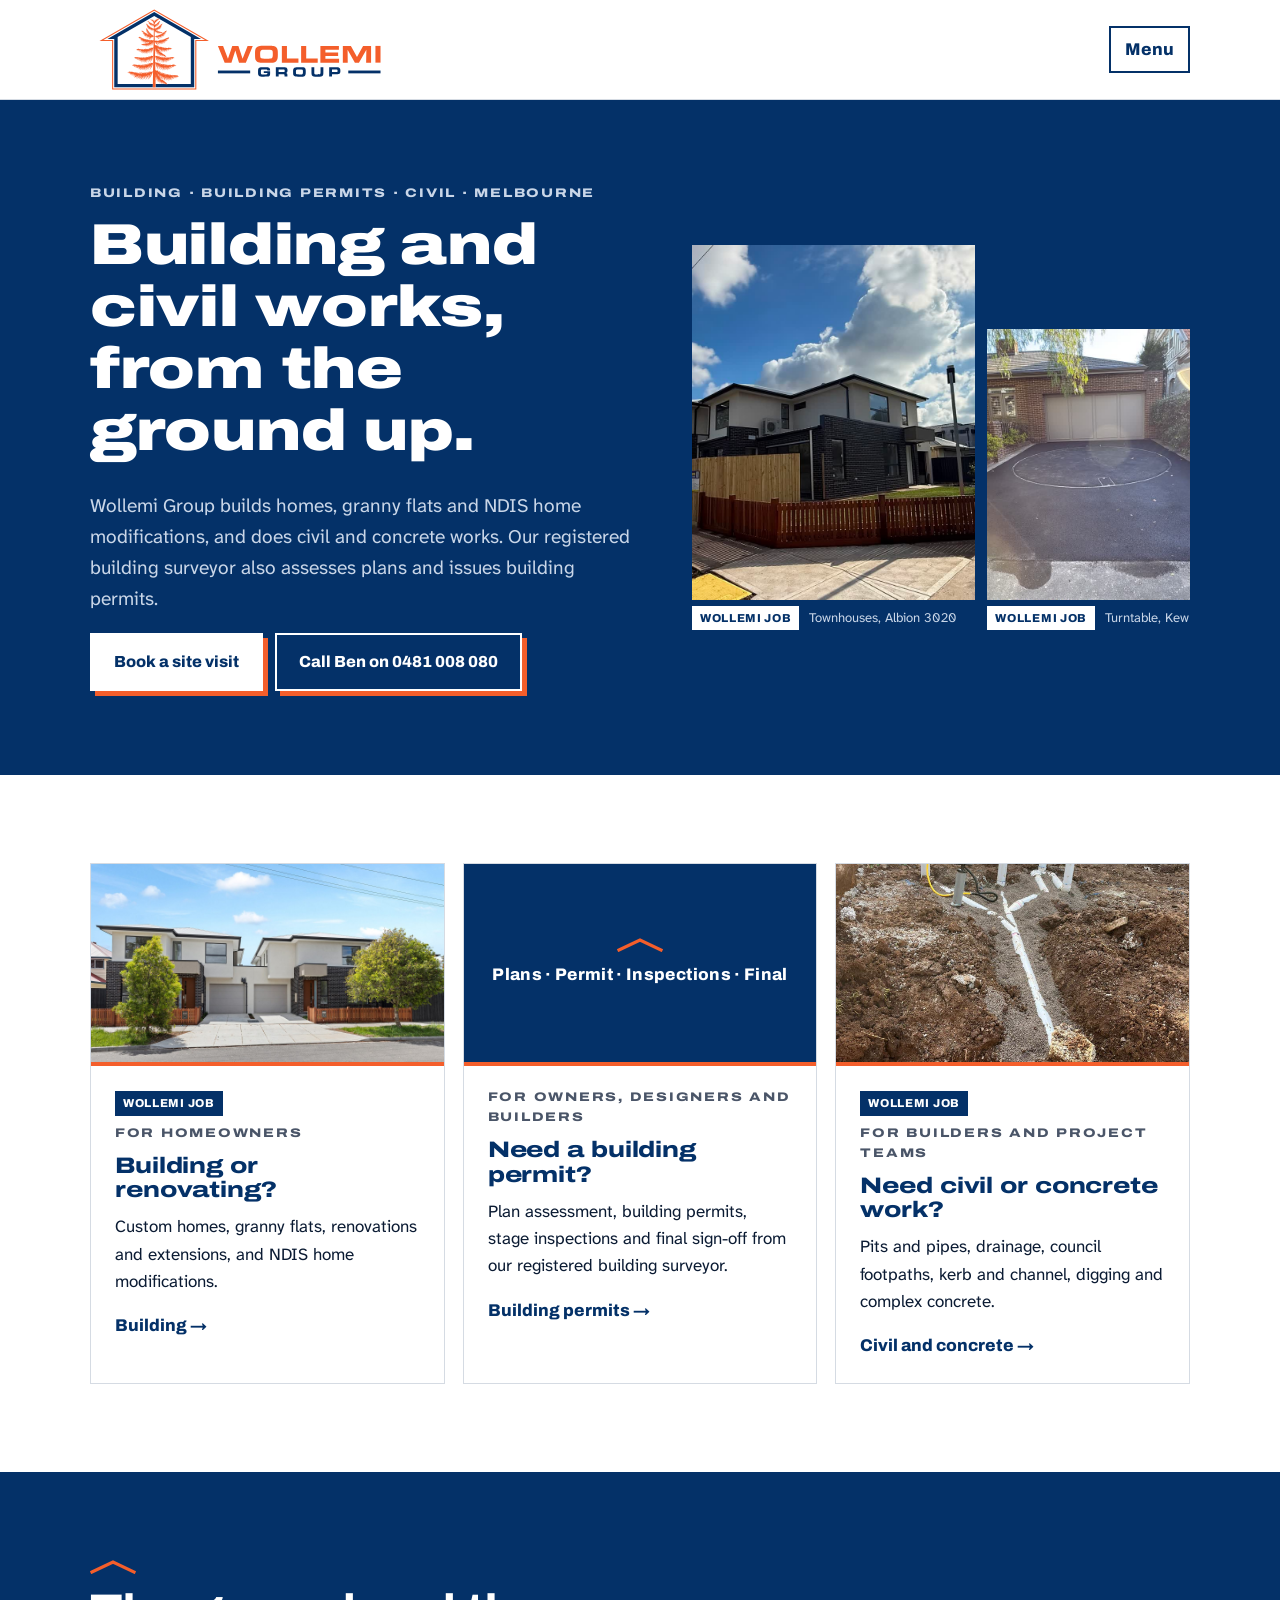
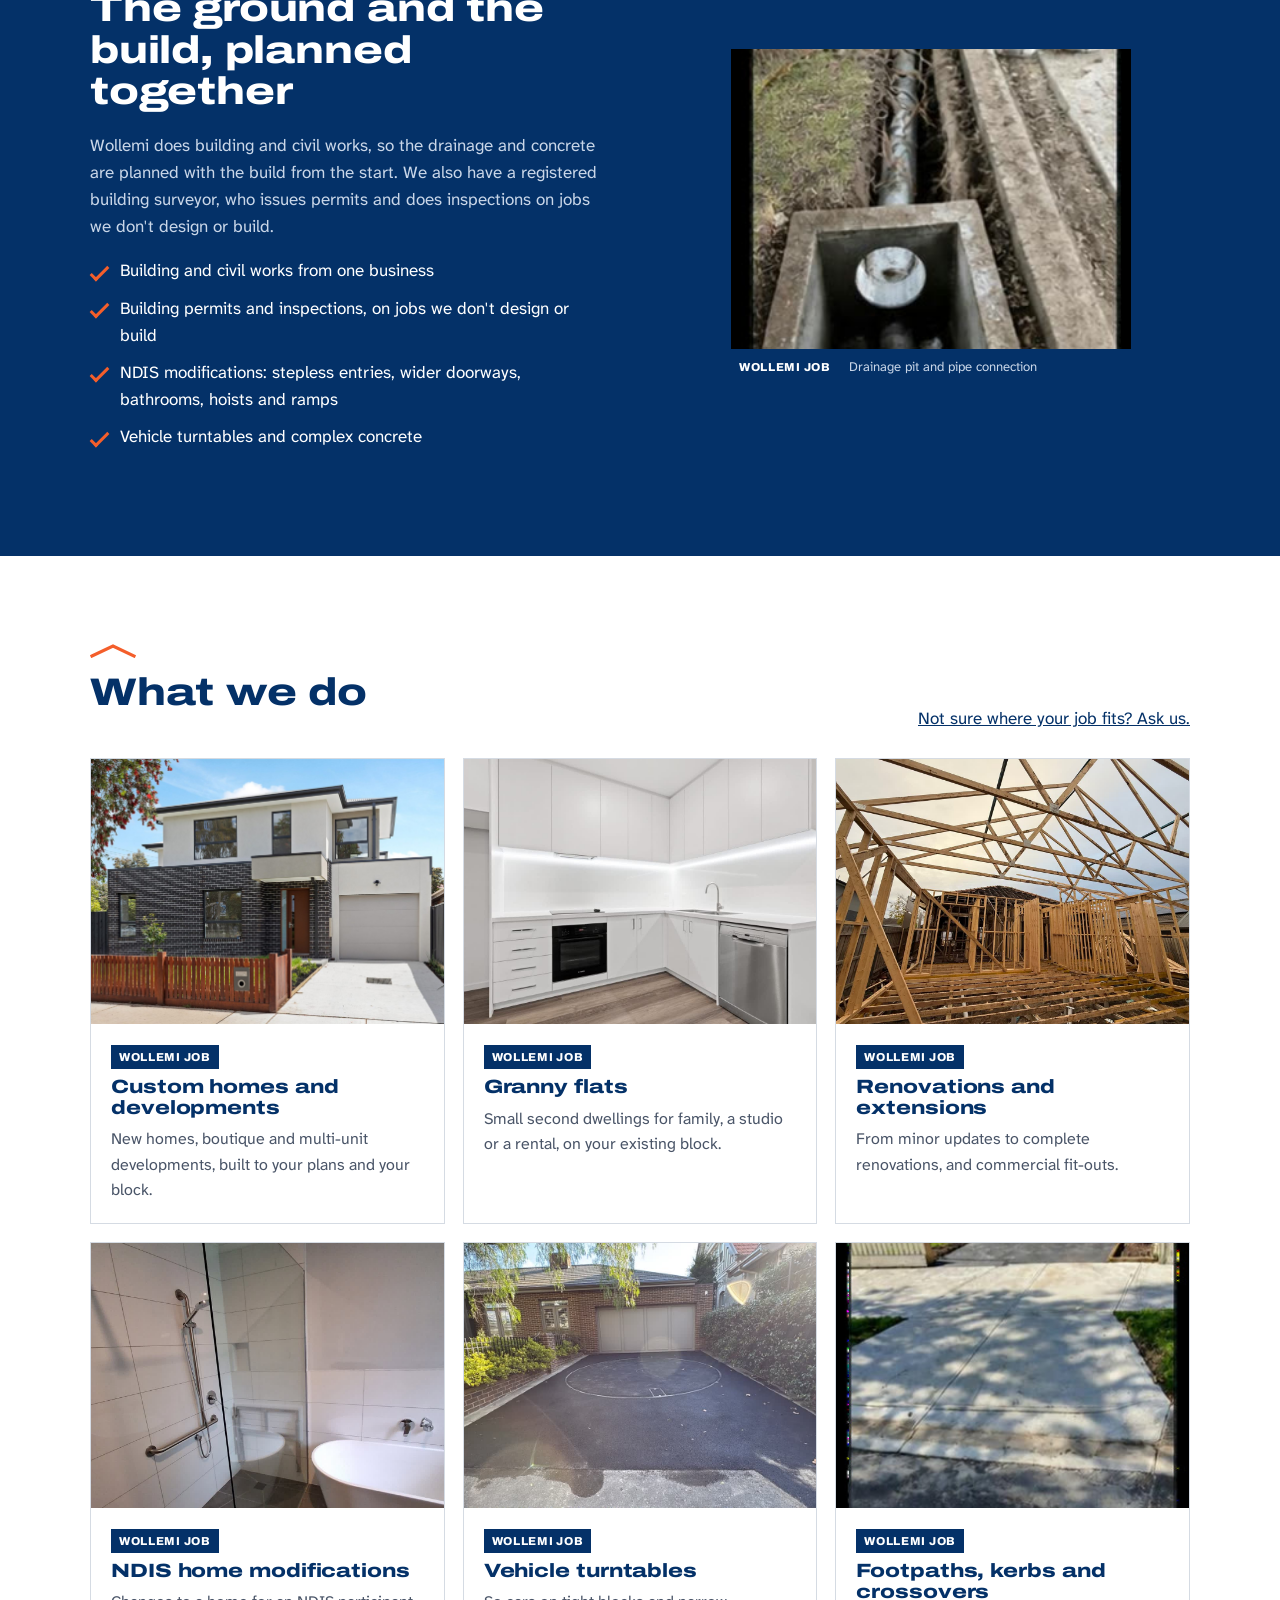
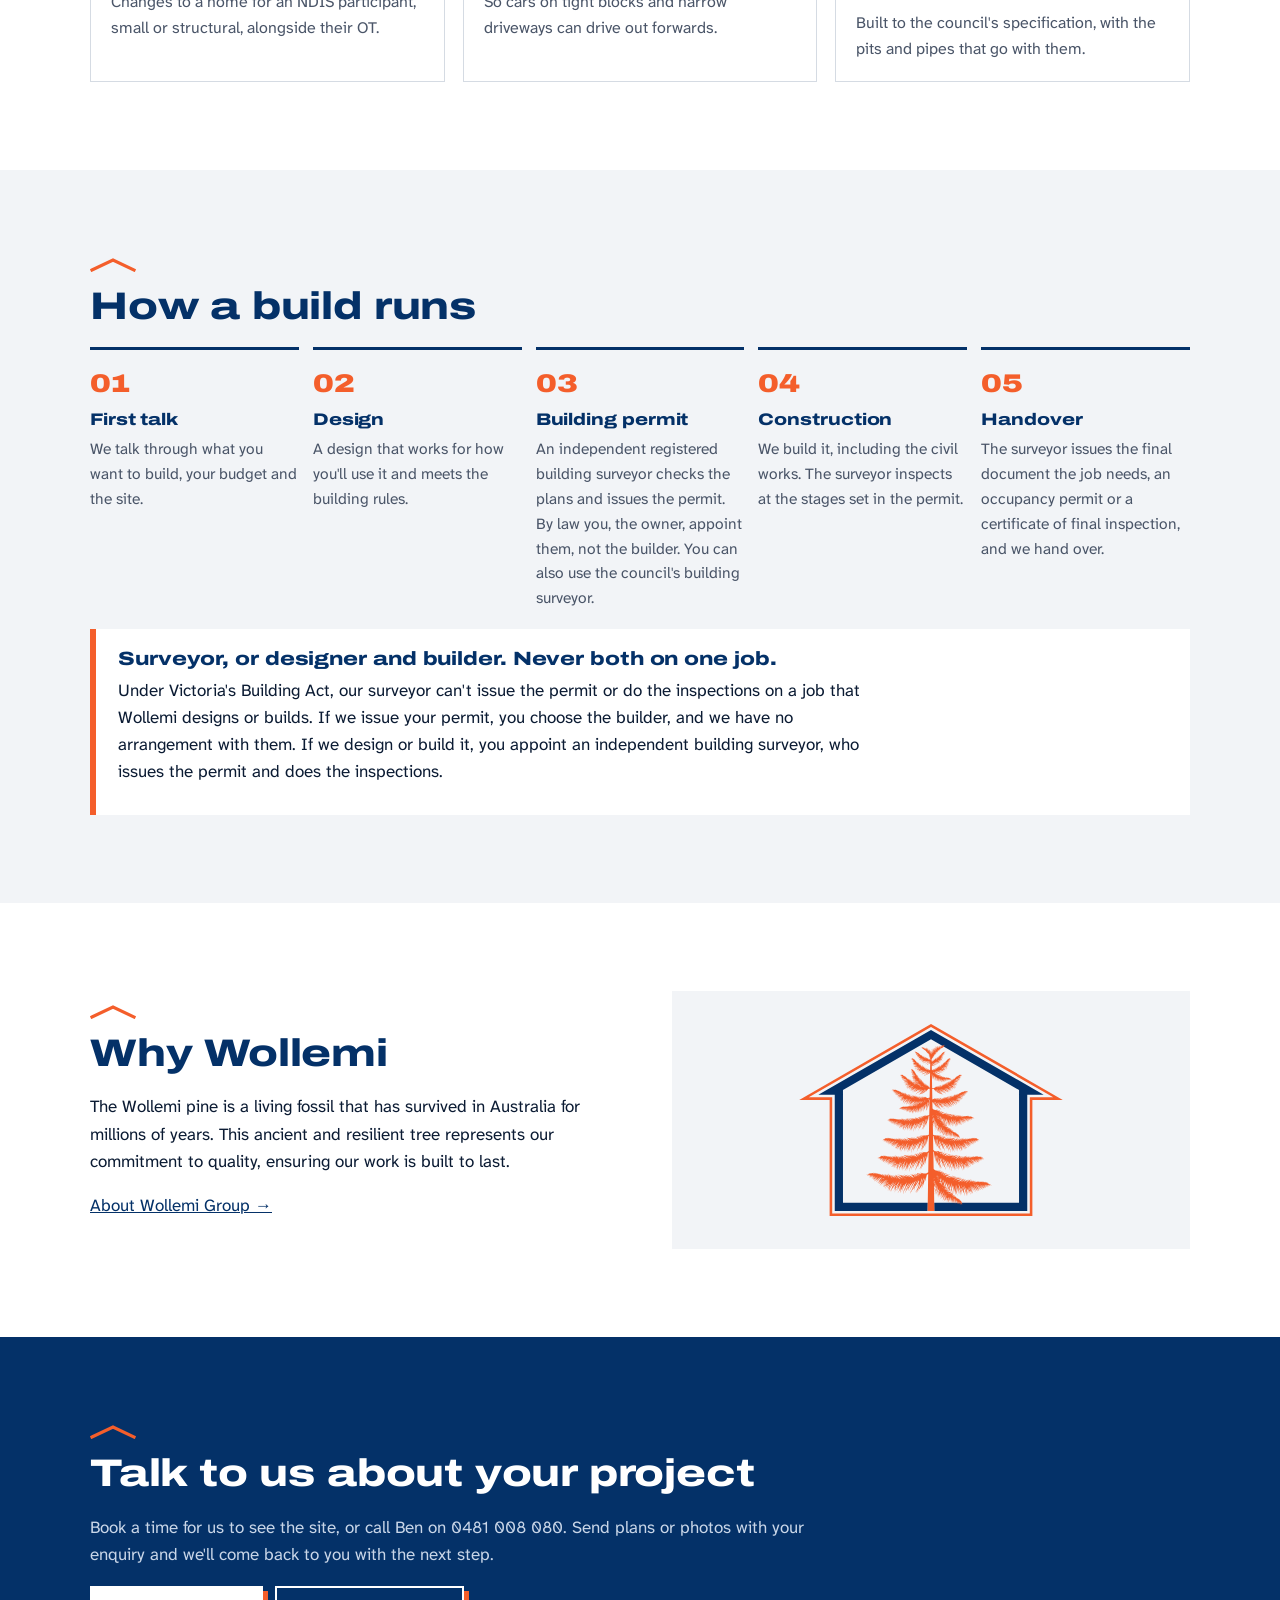
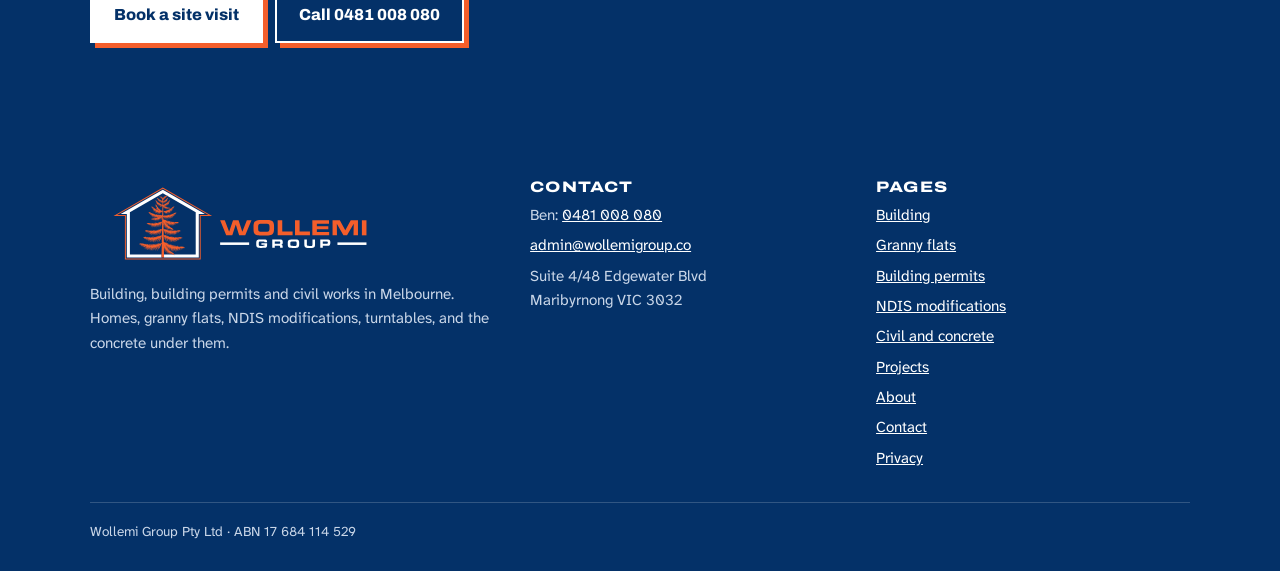
==== public/index.html @ 386d7c30 "Add Albion and Essendon townhouse photos from Helen and Ben Co-Authored-By: Claude Sonnet 5.5 <norep" ====
<!doctype html>
<html lang="en-AU">
<head>
<meta charset="utf-8">
<meta name="viewport" content="width=device-width, initial-scale=1">
<title>Wollemi Group | Builders, building permits and civil works, Melbourne</title>
<meta name="description" content="Wollemi Group builds homes, granny flats and NDIS home modifications, and does civil and concrete works including vehicle turntables. Building permits from our registered building surveyor. Maribyrnong, Melbourne.">
<meta name="robots" content="noindex">
<link rel="icon" href="assets/logo/favicon-32.png" sizes="32x32">
<link rel="icon" href="assets/logo/favicon-16.png" sizes="16x16">
<link rel="apple-touch-icon" href="assets/logo/apple-touch-icon.png">
<link rel="preconnect" href="https://fonts.googleapis.com">
<link rel="preconnect" href="https://fonts.gstatic.com" crossorigin>
<link href="https://fonts.googleapis.com/css2?family=Archivo:wdth,wght@100..125,700..900&family=Atkinson+Hyperlegible+Next:wght@400;700&display=swap" rel="stylesheet">
<link rel="stylesheet" href="assets/site.css">
</head>
<body>
<a class="skip" href="#main">Skip to content</a>
<header class="site-head">
  <div class="wrap">
    <a class="brand" href="/" aria-label="Wollemi Group home"><img class="logo-full" src="assets/logo/wollemi-lockup.svg" alt="Wollemi Group" width="300" height="89"><img class="logo-name" src="assets/logo/wollemi-wordmark.svg" alt="Wollemi Group" width="220" height="50"></a>
    <nav class="nav" aria-label="Main"><a href="/building">Building</a><a href="/granny-flats">Granny flats</a><a href="/surveying">Building permits</a><a href="/accessible-homes">NDIS modifications</a><a href="/civil-concrete">Civil and concrete</a><a href="/projects">Projects</a><a href="/about">About</a><a class="btn" href="/contact">Book a site visit</a></nav>
    <details class="menu"><summary>Menu</summary><nav class="menu-list" aria-label="Main"><a href="/building">Building</a><a href="/granny-flats">Granny flats</a><a href="/surveying">Building permits</a><a href="/accessible-homes">NDIS modifications</a><a href="/civil-concrete">Civil and concrete</a><a href="/projects">Projects</a><a href="/about">About</a><a href="/contact">Book a site visit</a><a href="tel:+61481008080">Call Ben on 0481 008 080</a></nav></details>
  </div>
</header>
<main id="main">

<section class="hero">
  <div class="wrap">
    <div>
      <p class="eyebrow">Building · Building permits · Civil · Melbourne</p>
      <h1>Building and civil works, from the ground up.</h1>
      <p class="lead">Wollemi Group builds homes, granny flats and NDIS home modifications, and does civil and concrete works. Our registered building surveyor also assesses plans and issues building permits.</p>
      <div class="btns"><a class="btn light" href="/contact">Book a site visit</a><a class="btn ghost" href="tel:+61481008080">Call Ben on 0481 008 080</a></div>
    </div>
    <div class="hero-photos">
      <figure><img src="assets/img/jobs/townhouses-townhouses-street.jpg" alt="Three finished double-storey townhouses on a corner block with timber fences" loading="lazy"><figcaption><span class="tag real">Wollemi job</span> Townhouses, Albion 3020</figcaption></figure>
      <figure><img src="assets/img/jobs/turntable-kew-driveway.jpg" alt="Black asphalt driveway with a circular vehicle turntable outline in front of a brick garage" loading="lazy"><figcaption><span class="tag real">Wollemi job</span> Turntable, Kew</figcaption></figure>
    </div>
  </div>
</section>

<section class="band">
  <div class="wrap">
    <div class="paths three">
      <a class="path" href="/building"><img src="assets/img/jobs/townhouses-albion-3.jpg" alt="" loading="lazy"><div><span class="tag real" style="margin-bottom:8px">Wollemi job</span><p class="eyebrow">For homeowners</p><h3>Building or renovating?</h3><p>Custom homes, granny flats, renovations and extensions, and NDIS home modifications.</p><span class="go">Building &rarr;</span></div></a>
      <a class="path" href="/surveying"><div class="pfill"><svg class="roof" viewBox="0 0 46 14" aria-hidden="true"><path d="M2 12 L23 2 L44 12"/></svg><b>Plans · Permit · Inspections · Final</b></div><div><p class="eyebrow">For owners, designers and builders</p><h3>Need a building permit?</h3><p>Plan assessment, building permits, stage inspections and final sign-off from our registered building surveyor.</p><span class="go">Building permits &rarr;</span></div></a>
      <a class="path" href="/civil-concrete"><img src="assets/img/jobs/drainage-pipework.jpg" alt="" loading="lazy"><div><span class="tag real" style="margin-bottom:8px">Wollemi job</span><p class="eyebrow">For builders and project teams</p><h3>Need civil or concrete work?</h3><p>Pits and pipes, drainage, council footpaths, kerb and channel, digging and complex concrete.</p><span class="go">Civil and concrete &rarr;</span></div></a>
    </div>
  </div>
</section>

<section class="band navy">
  <div class="wrap split">
    <div>
      <svg class="roof" viewBox="0 0 46 14" aria-hidden="true"><path d="M2 12 L23 2 L44 12"/></svg>
      <h2>The ground and the build, planned together</h2>
      <p>Wollemi does building and civil works, so the drainage and concrete are planned with the build from the start. We also have a registered building surveyor, who issues permits and does inspections on jobs we don't design or build.</p>
      <ul class="ticks">
        <li>Building and civil works from one business</li>
        <li>Building permits and inspections, on jobs we don't design or build</li>
        <li>NDIS modifications: stepless entries, wider doorways, bathrooms, hoists and ramps</li>
        <li>Vehicle turntables and complex concrete</li>
      </ul>
    </div>
    <div class="real-small"><figure><img src="assets/img/civil-drainage-pit.jpg" alt="Concrete drainage pit with a pipe connection, next to a new footpath" loading="lazy"><figcaption><span class="tag real">Wollemi job</span> Drainage pit and pipe connection</figcaption></figure></div>
  </div>
</section>

<section class="band">
  <div class="wrap">
    <div class="head-row"><div><svg class="roof" viewBox="0 0 46 14" aria-hidden="true"><path d="M2 12 L23 2 L44 12"/></svg><h2>What we do</h2></div><p><a href="/contact">Not sure where your job fits? Ask us.</a></p></div>
    <div class="cards">
      <a class="card photo" href="/projects#townhouses" style="text-decoration:none;color:inherit"><img src="assets/img/jobs/townhouses-albion-2.jpg" alt="" loading="lazy"><div class="t"><span class="tag real" style="margin-bottom:8px">Wollemi job</span><h3>Custom homes and developments</h3><p>New homes, boutique and multi-unit developments, built to your plans and your block.</p></div></a>
      <a class="card photo" href="/granny-flats" style="text-decoration:none;color:inherit"><img src="assets/img/jobs/granny-flat-kitchen.jpg" alt="" loading="lazy"><div class="t"><span class="tag real" style="margin-bottom:8px">Wollemi job</span><h3>Granny flats</h3><p>Small second dwellings for family, a studio or a rental, on your existing block.</p></div></a>
      <a class="card photo" href="/projects#clarendon" style="text-decoration:none;color:inherit"><img src="assets/img/jobs/clarendon-roof-trusses.jpg" alt="" loading="lazy"><div class="t"><span class="tag real" style="margin-bottom:8px">Wollemi job</span><h3>Renovations and extensions</h3><p>From minor updates to complete renovations, and commercial fit-outs.</p></div></a>
      <a class="card photo" href="/projects#ndis-bathroom" style="text-decoration:none;color:inherit"><img src="assets/img/jobs/ndis-bathroom-finished.jpg" alt="" loading="lazy"><div class="t"><span class="tag real" style="margin-bottom:8px">Wollemi job</span><h3>NDIS home modifications</h3><p>Changes to a home for an NDIS participant, small or structural, alongside their OT.</p></div></a>
      <a class="card photo" href="/civil-concrete#turntables" style="text-decoration:none;color:inherit"><img src="assets/img/jobs/turntable-kew-driveway.jpg" alt="" loading="lazy"><div class="t"><span class="tag real" style="margin-bottom:8px">Wollemi job</span><h3>Vehicle turntables</h3><p>So cars on tight blocks and narrow driveways can drive out forwards.</p></div></a>
      <a class="card photo" href="/civil-concrete#council" style="text-decoration:none;color:inherit"><img src="assets/img/civil-footpath-and-driveway.jpg" alt="" loading="lazy"><div class="t"><span class="tag real" style="margin-bottom:8px">Wollemi job</span><h3>Footpaths, kerbs and crossovers</h3><p>Built to the council's specification, with the pits and pipes that go with them.</p></div></a>
    </div>
  </div>
</section>

<section class="band panel">
  <div class="wrap">
    <svg class="roof" viewBox="0 0 46 14" aria-hidden="true"><path d="M2 12 L23 2 L44 12"/></svg><h2>How a build runs</h2>
    
<ol class="steps">
  <li><h3>First talk</h3><p>We talk through what you want to build, your budget and the site.</p></li>
  <li><h3>Design</h3><p>A design that works for how you'll use it and meets the building rules.</p></li>
  <li><h3>Building permit</h3><p>An independent registered building surveyor checks the plans and issues the permit. By law you, the owner, appoint them, not the builder. You can also use the council's building surveyor.</p></li>
  <li><h3>Construction</h3><p>We build it, including the civil works. The surveyor inspects at the stages set in the permit.</p></li>
  <li><h3>Handover</h3><p>The surveyor issues the final document the job needs, an occupancy permit or a certificate of final inspection, and we hand over.</p></li>
</ol>
<div class="notice">
  <h3>Surveyor, or designer and builder. Never both on one job.</h3>
  <p>Under Victoria's Building Act, our surveyor can't issue the permit or do the inspections on a job that Wollemi designs or builds. If we issue your permit, you choose the builder, and we have no arrangement with them. If we design or build it, you appoint an independent building surveyor, who issues the permit and does the inspections.</p>
</div>
  </div>
</section>

<section class="band">
  <div class="wrap split">
    <div>
      <svg class="roof" viewBox="0 0 46 14" aria-hidden="true"><path d="M2 12 L23 2 L44 12"/></svg>
      <h2>Why Wollemi</h2>
      <p>The Wollemi pine is a living fossil that has survived in Australia for millions of years. This ancient and resilient tree represents our commitment to quality, ensuring our work is built to last.</p>
      <p><a href="/about">About Wollemi Group &rarr;</a></p>
    </div>
    <div style="display:grid;place-items:center;padding:24px;background:var(--panel)"><img src="assets/logo/wollemi-icon.svg" alt="The Wollemi Group logo: a Wollemi pine inside a house" style="width:min(280px,80%)"></div>
  </div>
</section>

<section class="band navy">
  <div class="wrap">
    <svg class="roof" viewBox="0 0 46 14" aria-hidden="true"><path d="M2 12 L23 2 L44 12"/></svg>
    <h2>Talk to us about your project</h2>
    <p>Book a time for us to see the site, or call Ben on 0481 008 080. Send plans or photos with your enquiry and we'll come back to you with the next step.</p>
    <div class="btns"><a class="btn light" href="/contact">Book a site visit</a><a class="btn ghost" href="tel:+61481008080">Call 0481 008 080</a></div>
  </div>
</section>
</main>

<footer class="site-foot">
  <div class="wrap">
    <div class="cols">
      <div>
        <img src="assets/logo/wollemi-lockup-reversed.svg" alt="Wollemi Group" width="300" height="89">
        <p>Building, building permits and civil works in Melbourne. Homes, granny flats, NDIS modifications, turntables, and the concrete under them.</p>
      </div>
      <div>
        <h3>Contact</h3>
        <ul>
          <li>Ben: <a href="tel:+61481008080">0481 008 080</a></li>
          <li><a href="mailto:admin@wollemigroup.co">admin@wollemigroup.co</a></li>
          <li>Suite 4/48 Edgewater Blvd<br>Maribyrnong VIC 3032</li>
        </ul>
      </div>
      <div>
        <h3>Pages</h3>
        <ul><li><a href="/building">Building</a></li><li><a href="/granny-flats">Granny flats</a></li><li><a href="/surveying">Building permits</a></li><li><a href="/accessible-homes">NDIS modifications</a></li><li><a href="/civil-concrete">Civil and concrete</a></li><li><a href="/projects">Projects</a></li><li><a href="/about">About</a></li><li><a href="/contact">Contact</a></li><li><a href="/privacy">Privacy</a></li></ul>
      </div>
    </div>
    <div class="base">
      <span>Wollemi Group Pty Ltd · ABN 17 684 114 529</span>
    </div>
  </div>
</footer>
</body>
</html>
---- public/assets/site.css ----
/* Wollemi Group website. Colours, type and rules from the brand guide (brand\2025-logo\brand-guide.html).
   Navy does the work, orange is the accent, mostly white. Orange never carries small text. */
:root {
  --navy: #043168;
  --navy-deep: #032450;
  --orange: #F45E2B;
  --ink: #0B1B33;
  --soft: #4A5568;
  --panel: #F2F4F7;
  --line: #D5DBE3;
  --on-navy: #C9D6E8;
  --head: "Archivo", "Arial Black", Arial, sans-serif;
  --body: "Atkinson Hyperlegible Next", Verdana, sans-serif;
  --wrap: 1180px;
  --gut: clamp(16px, 4vw, 40px);
}
* { box-sizing: border-box; }
html { scroll-behavior: smooth; }
body { margin: 0; background: #fff; color: var(--ink); font-family: var(--body); font-size: 1.0625rem; line-height: 1.6; }
img { max-width: 100%; display: block; }
a { color: var(--navy); }
a:focus-visible, button:focus-visible, summary:focus-visible, input:focus-visible, select:focus-visible, textarea:focus-visible { outline: 3px solid var(--orange); outline-offset: 2px; }
.wrap { max-width: var(--wrap); margin: 0 auto; padding: 0 var(--gut); }
.skip { position: absolute; left: -999px; top: 8px; background: #fff; padding: 8px 12px; z-index: 50; }
.skip:focus { left: 8px; }

/* Headings: Archivo at its widest, to sit with the logo's extended letters */
h1, h2, h3 { font-family: var(--head); font-stretch: 125%; color: var(--navy); line-height: 1.08; letter-spacing: -0.005em; margin: 0 0 .5em; }
h1 { font-weight: 900; font-size: clamp(2.1rem, 5.2vw, 3.6rem); }
h2 { font-weight: 800; font-size: clamp(1.6rem, 3.4vw, 2.4rem); }
h3 { font-weight: 800; font-size: 1.2rem; }
p { margin: 0 0 1em; max-width: 68ch; }
.lead { font-size: 1.2rem; color: var(--soft); }

/* The roof line from the logo, used as the section marker */
.roof { display: block; width: 46px; height: 14px; margin-bottom: 14px; }
.roof path { fill: none; stroke: var(--orange); stroke-width: 3.2; stroke-linecap: square; }
.eyebrow { font-family: var(--head); font-stretch: 125%; font-weight: 800; font-size: .78rem; letter-spacing: .14em; text-transform: uppercase; color: var(--soft); margin: 0 0 10px; }

/* Header */
.site-head { background: #fff; border-bottom: 1px solid var(--line); position: sticky; top: 0; z-index: 20; }
.site-head .wrap { display: flex; align-items: center; gap: 24px; min-height: 76px; }
.brand img { height: 46px; width: auto; }
.nav { margin-left: auto; display: flex; align-items: center; gap: 22px; }
.nav a { font-family: var(--head); font-weight: 700; font-size: .95rem; text-decoration: none; color: var(--ink); padding: 6px 0; border-bottom: 2px solid transparent; }
.nav a:hover, .nav a[aria-current="page"] { border-bottom-color: var(--orange); }
.nav .btn { border: 0; }
.menu { display: none; margin-left: auto; }
.menu summary { list-style: none; cursor: pointer; font-family: var(--head); font-weight: 800; color: var(--navy); border: 2px solid var(--navy); padding: 8px 14px; }
.menu summary::-webkit-details-marker { display: none; }
.menu[open] .menu-list { display: grid; }
.menu-list { display: none; position: absolute; left: 0; right: 0; top: 76px; background: #fff; border-bottom: 1px solid var(--line); padding: 8px var(--gut) 18px; gap: 4px; }
.menu-list a { font-family: var(--head); font-weight: 700; text-decoration: none; color: var(--ink); padding: 10px 0; border-bottom: 1px solid var(--panel); }
@media (max-width: 960px) { .nav { display: none; } .menu { display: block; } .brand img { height: 40px; } }

/* Buttons: navy with white text, or a navy outline (brand guide section 7) */
.btn { display: inline-block; font-family: var(--head); font-weight: 800; font-size: 1rem; text-decoration: none; padding: 14px 22px; background: var(--navy); color: #fff; border: 2px solid var(--navy); cursor: pointer; }
.btn:hover { background: var(--navy-deep); border-color: var(--navy-deep); }
.btn.line { background: transparent; color: var(--navy); }
.btn.line:hover { background: var(--panel); }
.btn.light { background: #fff; color: var(--navy); border-color: #fff; }
.btn.light:hover { background: var(--panel); }
.btn.ghost { background: transparent; color: #fff; border-color: #fff; }
.btn.ghost:hover { background: rgba(255,255,255,.1); }
.btns { display: flex; flex-wrap: wrap; gap: 12px; margin-top: 8px; }

/* Hero */
.hero { background: var(--navy); color: #fff; }
.hero .wrap { display: grid; grid-template-columns: 1.05fr .95fr; gap: clamp(24px, 4vw, 56px); align-items: center; padding-top: clamp(40px, 7vw, 84px); padding-bottom: clamp(40px, 7vw, 84px); }
.hero h1 { color: #fff; }
.hero .lead { color: var(--on-navy); }
.hero .eyebrow { color: var(--on-navy); }
.hero-photos { display: grid; grid-template-columns: 1.4fr 1fr; gap: 12px; align-items: end; }
.hero-photos figure:first-child img { aspect-ratio: 4 / 5; object-fit: cover; width: 100%; }
.hero-photos figure:last-child img { aspect-ratio: 3 / 4; object-fit: cover; width: 100%; }
.hero figcaption { color: var(--on-navy); }
@media (max-width: 860px) { .hero .wrap { grid-template-columns: 1fr; } }

/* Page hero for inner pages */
.page-hero { background: var(--panel); border-bottom: 1px solid var(--line); }
.page-hero .wrap { padding-top: clamp(32px, 6vw, 64px); padding-bottom: clamp(28px, 5vw, 52px); }

/* Sections */
section.band { padding: clamp(44px, 7vw, 88px) 0; }
section.band.panel { background: var(--panel); }
section.band.navy { background: var(--navy); color: #fff; }
section.band.navy h2, section.band.navy h3 { color: #fff; }
section.band.navy p { color: var(--on-navy); }
.head-row { display: flex; justify-content: space-between; align-items: end; gap: 20px; flex-wrap: wrap; margin-bottom: 26px; }
.head-row p { margin: 0; }

/* Two paths */
.paths { display: grid; grid-template-columns: 1fr 1fr; gap: 18px; }
.path { border: 1px solid var(--line); background: #fff; display: grid; grid-template-rows: auto 1fr; text-decoration: none; color: var(--ink); }
.path img { aspect-ratio: 16 / 9; object-fit: cover; width: 100%; }
.path div { padding: 22px 24px 24px; border-top: 4px solid var(--orange); }
.path h3 { font-size: 1.4rem; }
.path .go { font-family: var(--head); font-weight: 800; color: var(--navy); }
.path:hover h3 { text-decoration: underline; text-decoration-color: var(--orange); text-underline-offset: 5px; }
@media (max-width: 760px) { .paths { grid-template-columns: 1fr; } }

/* Cards and lists */
.cards { display: grid; grid-template-columns: repeat(3, 1fr); gap: 18px; }
.cards.two { grid-template-columns: repeat(2, 1fr); }
.cards.four { grid-template-columns: repeat(4, 1fr); }
.card { background: #fff; border: 1px solid var(--line); padding: 22px; }
.card h3 { margin-bottom: .4em; }
.card p { margin: 0; color: var(--soft); font-size: 1rem; }
.card.photo { padding: 0; }
.card.photo img { aspect-ratio: 4 / 3; object-fit: cover; width: 100%; }
.card.photo .t { padding: 18px 20px 20px; }
@media (max-width: 960px) { .cards, .cards.four { grid-template-columns: 1fr 1fr; } }
@media (max-width: 600px) { .cards, .cards.two, .cards.four { grid-template-columns: 1fr; } }

.split { display: grid; grid-template-columns: 1fr 1fr; gap: clamp(24px, 5vw, 64px); align-items: center; }
.split img { width: 100%; aspect-ratio: 4 / 3; object-fit: cover; }
@media (max-width: 860px) { .split { grid-template-columns: 1fr; } }

.ticks { list-style: none; padding: 0; margin: 0 0 1em; display: grid; gap: 10px; }
.ticks li { padding-left: 30px; position: relative; }
.ticks li::before { content: ""; position: absolute; left: 0; top: .55em; width: 16px; height: 6px; border-left: 3px solid var(--orange); border-bottom: 3px solid var(--orange); transform: rotate(-45deg); }
section.band.navy .ticks li { color: #fff; }

/* Five steps */
.steps { list-style: none; padding: 0; margin: 0; display: grid; grid-template-columns: repeat(5, 1fr); gap: 14px; counter-reset: s; }
.steps li { counter-increment: s; border-top: 3px solid var(--navy); padding-top: 14px; }
.steps li::before { content: counter(s, decimal-leading-zero); font-family: var(--head); font-stretch: 125%; font-weight: 900; font-size: 1.6rem; color: var(--orange); display: block; margin-bottom: 6px; }
.steps h3 { font-size: 1.05rem; }
.steps p { font-size: .97rem; color: var(--soft); margin: 0; }
section.band.navy .steps li { border-top-color: #fff; }
section.band.navy .steps p { color: var(--on-navy); }
@media (max-width: 960px) { .steps { grid-template-columns: 1fr 1fr; } }
@media (max-width: 560px) { .steps { grid-template-columns: 1fr; } }

/* Figures and the honest labels */
figure { margin: 0; }
figcaption { font-size: .82rem; color: var(--soft); margin-top: 6px; }
.tag { display: inline-block; font-size: .72rem; font-family: var(--head); font-weight: 800; letter-spacing: .06em; text-transform: uppercase; padding: 2px 7px; background: var(--panel); color: var(--soft); border: 1px solid var(--line); margin-right: 6px; }
.tag.real { background: var(--navy); color: #fff; border-color: var(--navy); }
.hero .tag { background: transparent; color: var(--on-navy); border-color: rgba(255,255,255,.35); }
.hero .tag.real { background: #fff; color: var(--navy); border-color: #fff; }

/* Draft markers: things Wollemi must confirm before launch */
.confirm { background: #FFF1EB; border-bottom: 2px dashed var(--orange); padding: 0 3px; color: var(--ink); }
.draft-bar { background: var(--ink); color: #fff; font-size: .9rem; text-align: center; padding: 8px var(--gut); }
.draft-bar b { color: #fff; }

/* Gallery */
.gallery { display: grid; grid-template-columns: repeat(3, 1fr); gap: 14px; }
.gallery img { aspect-ratio: 1 / 1; object-fit: cover; width: 100%; }
.gallery .empty { aspect-ratio: 1 / 1; border: 2px dashed var(--line); display: grid; place-items: center; text-align: center; color: var(--soft); padding: 20px; font-size: .95rem; }
@media (max-width: 760px) { .gallery { grid-template-columns: 1fr 1fr; } }

/* Contact */
.contact-grid { display: grid; grid-template-columns: 1.15fr .85fr; gap: clamp(24px, 5vw, 56px); align-items: start; }
@media (max-width: 860px) { .contact-grid { grid-template-columns: 1fr; } }
form .row { display: grid; grid-template-columns: 1fr 1fr; gap: 14px; }
@media (max-width: 560px) { form .row { grid-template-columns: 1fr; } }
label { display: block; font-weight: 700; margin: 0 0 6px; }
input, select, textarea { width: 100%; font: inherit; padding: 12px 14px; border: 1px solid #98A2B3; background: #fff; color: var(--ink); }
textarea { min-height: 140px; resize: vertical; }
.field { margin-bottom: 16px; }
.hint { font-size: .9rem; color: var(--soft); }
.details { border: 1px solid var(--line); padding: 22px; }
.details dl { margin: 0; display: grid; grid-template-columns: auto 1fr; gap: 10px 16px; }
.details dt { font-family: var(--head); font-weight: 800; color: var(--navy); }
.details dd { margin: 0; }
.big-phone { font-family: var(--head); font-stretch: 125%; font-weight: 900; font-size: clamp(1.6rem, 3vw, 2.1rem); color: var(--navy); text-decoration: none; }

/* Footer */
.site-foot { background: var(--navy); color: var(--on-navy); padding: 48px 0 28px; font-size: .95rem; }
.site-foot a { color: #fff; }
.site-foot .cols { display: grid; grid-template-columns: 1.3fr 1fr 1fr; gap: 32px; }
.site-foot img { width: 300px; max-width: 100%; margin-bottom: 14px; }
.site-foot h3 { color: #fff; font-size: .95rem; letter-spacing: .08em; text-transform: uppercase; }
.site-foot ul { list-style: none; padding: 0; margin: 0; display: grid; gap: 6px; }
.site-foot .base { border-top: 1px solid rgba(255,255,255,.18); margin-top: 32px; padding-top: 18px; display: flex; justify-content: space-between; gap: 16px; flex-wrap: wrap; font-size: .85rem; }
.site-foot .confirm { background: rgba(244,94,43,.18); color: #fff; }
@media (max-width: 760px) { .site-foot .cols { grid-template-columns: 1fr; } }

/* Fixes after the first screenshots */
.nav .btn, .nav .btn:hover { color: #fff; border-bottom: 2px solid var(--navy); }
/* Header logo at the brand guide's minimum for the main logo (300 px); 240 px on phones */
.brand img { height: auto; width: 300px; }
.site-head .wrap { min-height: 96px; }
.menu-list { top: 96px; }
@media (max-width: 960px) { .brand img { width: 240px; height: auto; } .site-head .wrap { min-height: 84px; } .menu-list { top: 84px; } }
section.band.navy figcaption { color: var(--on-navy); }
/* The flyer photos are small (about 330 px wide): never show them much bigger than that */
.real-small img { max-width: 400px; margin-left: auto; margin-right: auto; }
.real-small figcaption { max-width: 400px; margin-left: auto; margin-right: auto; }

/* Fable review fixes */
.logo-name { display: none; }
@media (max-width: 1120px) { .nav { display: none; } .menu { display: block; } }
@media (max-width: 960px) { .logo-full { display: none; } .logo-name { display: block; width: 220px; height: auto; } }
.gallery { grid-template-columns: repeat(auto-fill, minmax(220px, 330px)); justify-content: start; }
button[disabled], .btn[aria-disabled="true"] { opacity: .55; cursor: not-allowed; }
.card .tag, .path .tag { display: inline-block; }

/* Draft 2 (16 Oct): three paths, surveying page, independence notice, longer nav */
.paths.three { grid-template-columns: repeat(3, 1fr); }
@media (max-width: 960px) { .paths.three { grid-template-columns: 1fr; } }
.path .pfill { aspect-ratio: 16 / 9; background: var(--navy); color: #fff; display: grid; place-content: center; gap: 10px; padding: 18px; border-top: 0; text-align: center; }
.path .pfill .roof { width: 72px; margin: 0 auto; }
.path .pfill .roof path { stroke: var(--orange); }
.path .pfill b { font-family: var(--head); font-weight: 800; font-size: 1.05rem; letter-spacing: .02em; }
.notice { border-left: 6px solid var(--orange); background: #fff; padding: 20px 22px; margin-top: 18px; }
.notice h3 { margin-bottom: .35em; }
.notice p { margin: 0 0 .6em; }
.regs { display: grid; gap: 4px; }
@media (max-width: 1240px) { .nav { display: none; } .menu { display: block; } }
.nav { gap: 18px; }
.nav a { white-space: nowrap; font-size: .92rem; }
.brand { flex-shrink: 0; }
@media (max-width: 1360px) { .nav { display: none; } .menu { display: block; } }

/* Look upgrade (25 Oct 2026): 3D buttons, video hero, social icons, fade-up on scroll */

/* 3D buttons, after the Auzzy Projects style: each button sits on a hard-edged block
   and slides flush into it on hover, so it looks pressed. Navy block on light grounds, orange on navy. */
.btn { --btn-offset: rgba(4,49,104,.28); box-shadow: 5px 5px 0 0 var(--btn-offset); transition: transform .18s cubic-bezier(.2,.7,.3,1), box-shadow .18s cubic-bezier(.2,.7,.3,1), background .2s, color .2s, border-color .2s; }
.btn:hover { transform: translate(5px, 5px); box-shadow: 0 0 0 0 var(--btn-offset); }
.btn:active { transform: translate(5px, 6px); }
.hero .btn, section.band.navy .btn, .site-foot .btn { --btn-offset: var(--orange); }
.nav .btn, .nav .btn:hover { border-bottom: 2px solid var(--navy); }
/* The header button was picking up the nav links' 6px 0 padding; give it the same room as the others */
.nav a.btn { padding: 12px 22px; margin-left: 8px; }
button.btn[disabled]:hover { transform: none; box-shadow: 5px 5px 0 0 var(--btn-offset); }
/* Less motion asked for: the press still happens, just instantly */
@media (prefers-reduced-motion: reduce) { .btn { transition: background .2s, color .2s, border-color .2s; } }

/* Video hero: the video fills the band, a navy shade keeps the words readable */
.video-hero { position: relative; overflow: hidden; isolation: isolate; }
.video-hero .wrap { display: block; min-height: clamp(520px, 78vh, 760px); display: flex; align-items: center; }
.hero-video { position: absolute; inset: 0; width: 100%; height: 100%; object-fit: cover; z-index: -2; }
.hero-shade { position: absolute; inset: 0; z-index: -1; background: linear-gradient(90deg, rgba(3,36,80,.92) 0%, rgba(3,36,80,.78) 45%, rgba(3,36,80,.35) 100%); }
.hero-text { max-width: 640px; }
.hero-credit { position: absolute; left: var(--gut); bottom: 14px; margin: 0; font-size: .8rem; color: var(--on-navy); max-width: calc(100% - 140px); }
.hero-pause { position: absolute; right: var(--gut); bottom: 12px; font: 700 .85rem var(--head); color: #fff; background: rgba(3,36,80,.6); border: 1px solid rgba(255,255,255,.5); padding: 6px 12px; cursor: pointer; }
.hero-pause:hover { background: rgba(3,36,80,.9); }
@media (max-width: 860px) {
  .hero-shade { background: linear-gradient(180deg, rgba(3,36,80,.7) 0%, rgba(3,36,80,.9) 100%); }
  .video-hero .wrap { min-height: 0; padding-top: 56px; padding-bottom: 88px; }
}

/* Social icons in the footer */
.site-foot .social { list-style: none; display: flex; gap: 10px; padding: 0; margin: 4px 0 0; }
.social a { display: grid; place-items: center; width: 42px; height: 42px; transition: transform .2s; }
.social a:hover { transform: translateY(-2px); }
.social svg { width: 36px; height: 36px; }

/* Fade up on scroll. Only applied by the page script, so without it everything simply shows */
.reveal { opacity: 0; transform: translateY(24px); transition: opacity .6s ease-out, transform .6s cubic-bezier(.2,.7,.3,1); transition-delay: var(--d, 0ms); }
.reveal.in { opacity: 1; transform: none; }
.reveal:focus-within { opacity: 1; transform: none; transition: none; }
@media (prefers-reduced-motion: reduce) { html:not(.motion-on) .reveal { opacity: 1; transform: none; transition: none; } }
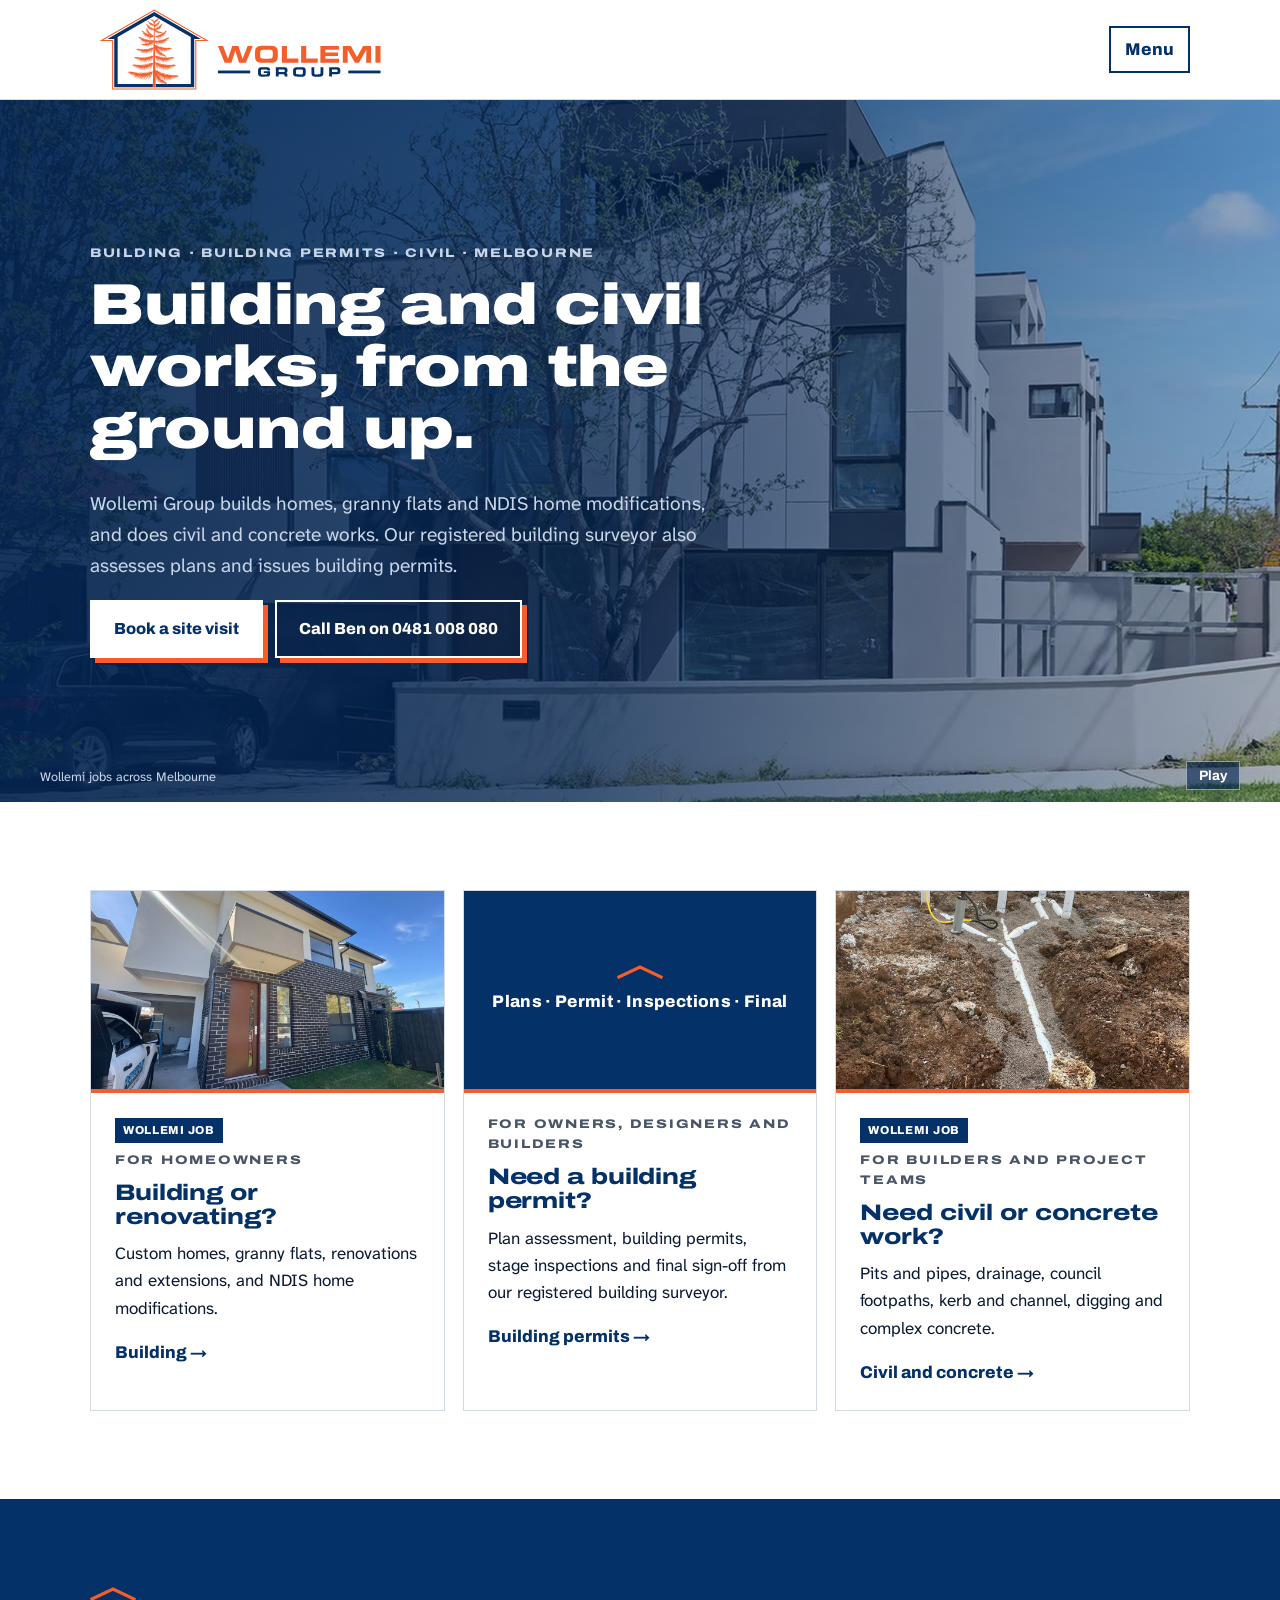
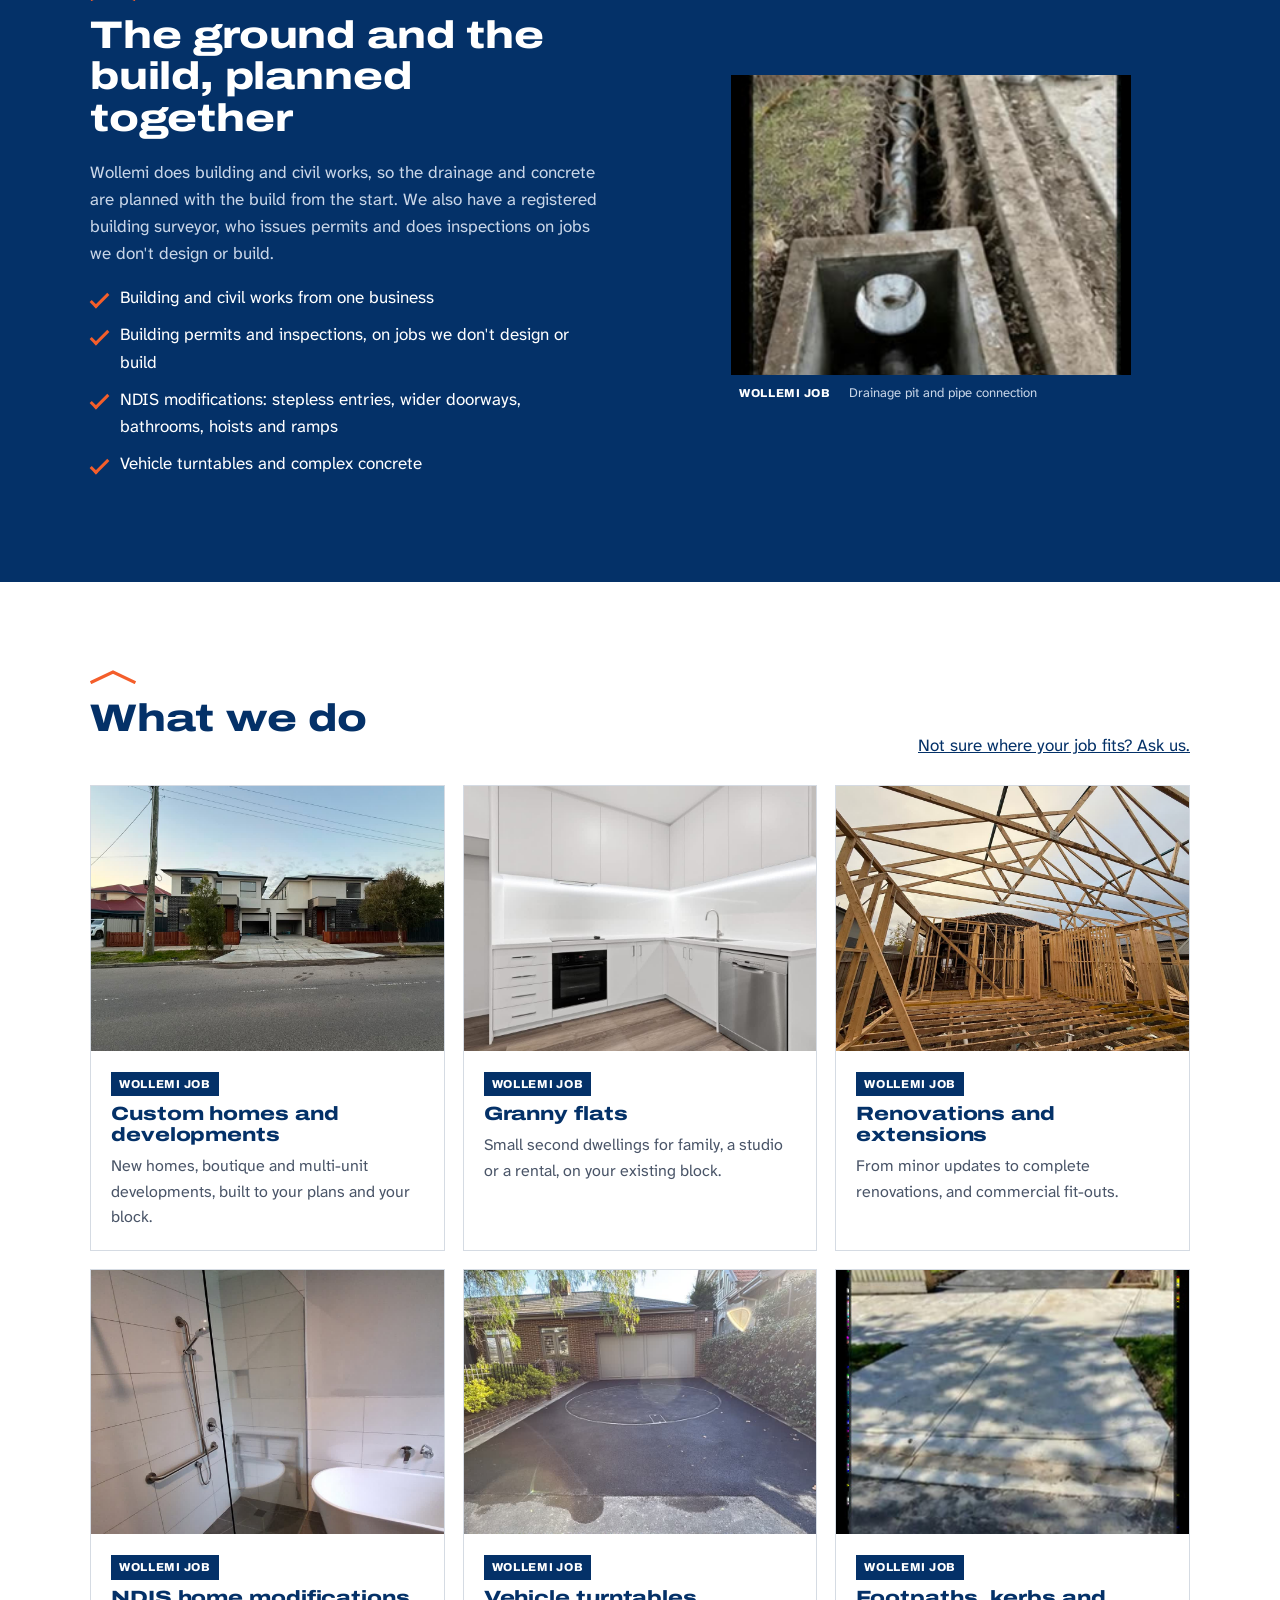
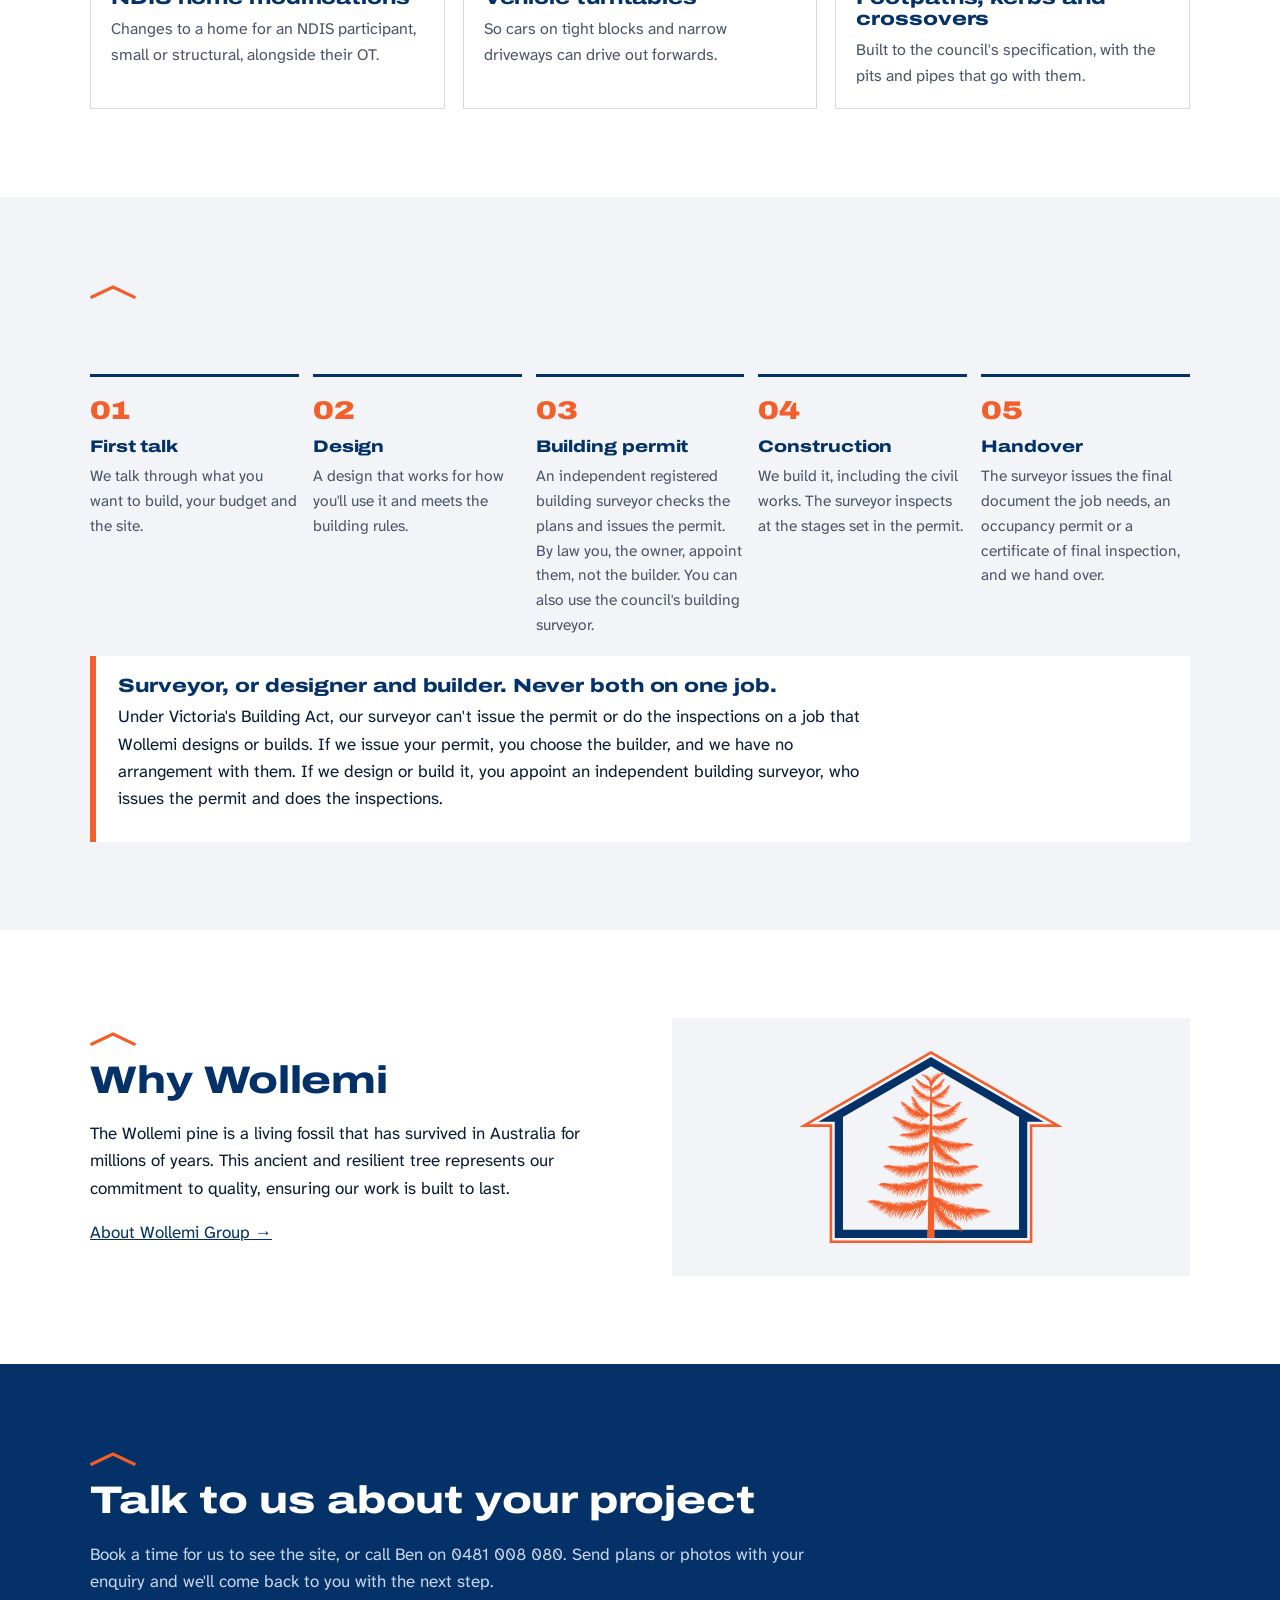
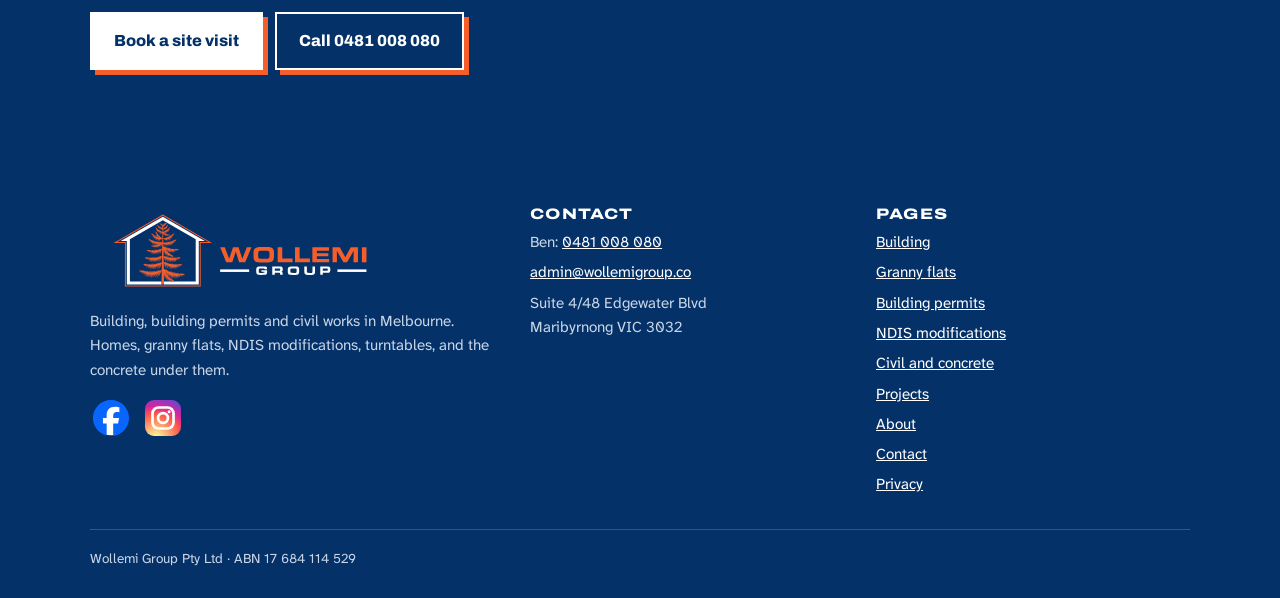
==== commit fbaa2a44: "Hero video: Albion and Essendon townhouse photos Co-Authored-By: Claude Sonnet 5.5 <noreply@anthropi" ====
--- a/public/index.html
+++ b/public/index.html
@@ -25,25 +25,25 @@
 </header>
 <main id="main">
 
-<section class="hero">
+<section class="hero video-hero">
+  <video class="hero-video" src="assets/video/hero-townhouses.mp4" poster="assets/video/hero-townhouses-poster.jpg" muted loop playsinline preload="metadata" aria-hidden="true"></video>
+  <div class="hero-shade" aria-hidden="true"></div>
   <div class="wrap">
-    <div>
+    <div class="hero-text">
       <p class="eyebrow">Building · Building permits · Civil · Melbourne</p>
       <h1>Building and civil works, from the ground up.</h1>
       <p class="lead">Wollemi Group builds homes, granny flats and NDIS home modifications, and does civil and concrete works. Our registered building surveyor also assesses plans and issues building permits.</p>
       <div class="btns"><a class="btn light" href="/contact">Book a site visit</a><a class="btn ghost" href="tel:+61481008080">Call Ben on 0481 008 080</a></div>
     </div>
-    <div class="hero-photos">
-      <figure><img src="assets/img/jobs/townhouses-townhouses-street.jpg" alt="Three finished double-storey townhouses on a corner block with timber fences" loading="lazy"><figcaption><span class="tag real">Wollemi job</span> Townhouses, Albion 3020</figcaption></figure>
-      <figure><img src="assets/img/jobs/turntable-kew-driveway.jpg" alt="Black asphalt driveway with a circular vehicle turntable outline in front of a brick garage" loading="lazy"><figcaption><span class="tag real">Wollemi job</span> Turntable, Kew</figcaption></figure>
-    </div>
   </div>
+  <p class="hero-credit">Wollemi jobs across Melbourne</p>
+  <button class="hero-pause" type="button" aria-label="Pause the background video">Pause</button>
 </section>
 
 <section class="band">
   <div class="wrap">
     <div class="paths three">
-      <a class="path" href="/building"><img src="assets/img/jobs/townhouses-albion-3.jpg" alt="" loading="lazy"><div><span class="tag real" style="margin-bottom:8px">Wollemi job</span><p class="eyebrow">For homeowners</p><h3>Building or renovating?</h3><p>Custom homes, granny flats, renovations and extensions, and NDIS home modifications.</p><span class="go">Building &rarr;</span></div></a>
+      <a class="path" href="/building"><img src="assets/img/jobs/townhouses-front-door.jpg" alt="" loading="lazy"><div><span class="tag real" style="margin-bottom:8px">Wollemi job</span><p class="eyebrow">For homeowners</p><h3>Building or renovating?</h3><p>Custom homes, granny flats, renovations and extensions, and NDIS home modifications.</p><span class="go">Building &rarr;</span></div></a>
       <a class="path" href="/surveying"><div class="pfill"><svg class="roof" viewBox="0 0 46 14" aria-hidden="true"><path d="M2 12 L23 2 L44 12"/></svg><b>Plans · Permit · Inspections · Final</b></div><div><p class="eyebrow">For owners, designers and builders</p><h3>Need a building permit?</h3><p>Plan assessment, building permits, stage inspections and final sign-off from our registered building surveyor.</p><span class="go">Building permits &rarr;</span></div></a>
       <a class="path" href="/civil-concrete"><img src="assets/img/jobs/drainage-pipework.jpg" alt="" loading="lazy"><div><span class="tag real" style="margin-bottom:8px">Wollemi job</span><p class="eyebrow">For builders and project teams</p><h3>Need civil or concrete work?</h3><p>Pits and pipes, drainage, council footpaths, kerb and channel, digging and complex concrete.</p><span class="go">Civil and concrete &rarr;</span></div></a>
     </div>
@@ -71,7 +71,7 @@
   <div class="wrap">
     <div class="head-row"><div><svg class="roof" viewBox="0 0 46 14" aria-hidden="true"><path d="M2 12 L23 2 L44 12"/></svg><h2>What we do</h2></div><p><a href="/contact">Not sure where your job fits? Ask us.</a></p></div>
     <div class="cards">
-      <a class="card photo" href="/projects#townhouses" style="text-decoration:none;color:inherit"><img src="assets/img/jobs/townhouses-albion-2.jpg" alt="" loading="lazy"><div class="t"><span class="tag real" style="margin-bottom:8px">Wollemi job</span><h3>Custom homes and developments</h3><p>New homes, boutique and multi-unit developments, built to your plans and your block.</p></div></a>
+      <a class="card photo" href="/projects#townhouses" style="text-decoration:none;color:inherit"><img src="assets/img/jobs/townhouses-townhouses-front.jpg" alt="" loading="lazy"><div class="t"><span class="tag real" style="margin-bottom:8px">Wollemi job</span><h3>Custom homes and developments</h3><p>New homes, boutique and multi-unit developments, built to your plans and your block.</p></div></a>
       <a class="card photo" href="/granny-flats" style="text-decoration:none;color:inherit"><img src="assets/img/jobs/granny-flat-kitchen.jpg" alt="" loading="lazy"><div class="t"><span class="tag real" style="margin-bottom:8px">Wollemi job</span><h3>Granny flats</h3><p>Small second dwellings for family, a studio or a rental, on your existing block.</p></div></a>
       <a class="card photo" href="/projects#clarendon" style="text-decoration:none;color:inherit"><img src="assets/img/jobs/clarendon-roof-trusses.jpg" alt="" loading="lazy"><div class="t"><span class="tag real" style="margin-bottom:8px">Wollemi job</span><h3>Renovations and extensions</h3><p>From minor updates to complete renovations, and commercial fit-outs.</p></div></a>
       <a class="card photo" href="/projects#ndis-bathroom" style="text-decoration:none;color:inherit"><img src="assets/img/jobs/ndis-bathroom-finished.jpg" alt="" loading="lazy"><div class="t"><span class="tag real" style="margin-bottom:8px">Wollemi job</span><h3>NDIS home modifications</h3><p>Changes to a home for an NDIS participant, small or structural, alongside their OT.</p></div></a>
@@ -127,6 +127,7 @@
       <div>
         <img src="assets/logo/wollemi-lockup-reversed.svg" alt="Wollemi Group" width="300" height="89">
         <p>Building, building permits and civil works in Melbourne. Homes, granny flats, NDIS modifications, turntables, and the concrete under them.</p>
+        <ul class="social" aria-label="Wollemi Group on social media"><li><a href="#" aria-label="Wollemi Group on Facebook (coming soon)" data-placeholder="true"><svg viewBox="0 0 24 24" aria-hidden="true"><circle cx="12" cy="12" r="11.5" fill="#fff"/><path fill="#0866FF" d="M9.101 23.691v-7.98H6.627v-3.667h2.474v-1.58c0-4.085 1.848-5.978 5.858-5.978.401 0 .955.042 1.468.103a8.68 8.68 0 0 1 1.141.195v3.325a8.623 8.623 0 0 0-.653-.036 26.805 26.805 0 0 0-.733-.009c-.707 0-1.259.096-1.675.309a1.686 1.686 0 0 0-.679.622c-.258.42-.374.995-.374 1.752v1.297h3.919l-.386 2.103-.287 1.564h-3.246v8.245C19.396 23.238 24 18.179 24 12.044c0-6.627-5.373-12-12-12s-12 5.373-12 12c0 5.628 3.874 10.35 9.101 11.647Z"/></svg></a></li><li><a href="#" aria-label="Wollemi Group on Instagram (coming soon)" data-placeholder="true"><svg viewBox="0 0 24 24" aria-hidden="true"><defs><radialGradient id="ig-grad" cx="30%" cy="107%" r="150%"><stop offset="0" stop-color="#fdf497"/><stop offset=".05" stop-color="#fdf497"/><stop offset=".45" stop-color="#fd5949"/><stop offset=".6" stop-color="#d6249f"/><stop offset=".9" stop-color="#285AEB"/></radialGradient></defs><rect width="24" height="24" rx="6" fill="url(#ig-grad)"/><rect x="5" y="5" width="14" height="14" rx="4" fill="none" stroke="#fff" stroke-width="1.8"/><circle cx="12" cy="12" r="3.3" fill="none" stroke="#fff" stroke-width="1.8"/><circle cx="16.1" cy="7.9" r="1" fill="#fff"/></svg></a></li></ul>
       </div>
       <div>
         <h3>Contact</h3>
@@ -146,5 +147,47 @@
     </div>
   </div>
 </footer>
+<script>
+(function () {
+  var d = document.documentElement;
+  var host = location.hostname;
+  var force = new URLSearchParams(location.search).get("motion") === "on" && (host.slice(-10) === ".pages.dev" || host === "localhost" || host === "127.0.0.1");
+  var rm = window.matchMedia("(prefers-reduced-motion: reduce)");
+  var still = !force && rm.matches;
+  if (force) d.classList.add("motion-on");
+
+  // Placeholder social links (href "#") do nothing rather than jump to the top
+  [].forEach.call(document.querySelectorAll("a[data-placeholder]"), function (a) { a.addEventListener("click", function (e) { e.preventDefault(); }); });
+
+  var v = document.querySelector(".hero-video"), b = document.querySelector(".hero-pause");
+  if (v && b) {
+    var set = function (playing) { b.textContent = playing ? "Pause" : "Play"; b.setAttribute("aria-label", (playing ? "Pause" : "Play") + " the background video"); };
+    v.addEventListener("play", function () { set(true); });
+    v.addEventListener("pause", function () { set(false); });
+    set(false);
+    if (!still) { var p = v.play(); if (p && p.catch) p.catch(function () {}); }
+    b.addEventListener("click", function () { if (v.paused) v.play(); else v.pause(); });
+    // Less motion switched on while the page is open: stop the video
+    var onRm = function (e) { if (e.matches && !force) v.pause(); };
+    if (rm.addEventListener) rm.addEventListener("change", onRm); else if (rm.addListener) rm.addListener(onRm);
+  }
+
+  if (still || !("IntersectionObserver" in window)) return;
+  var sel = "main section h2, main section .lead, main .path, main .card, main .steps li, main .split > *, main .notice, main .gallery > *, main .ticks li, main .details, main figure";
+  var all = [].slice.call(document.querySelectorAll(sel)).filter(function (el) { return !el.closest(".video-hero, .page-hero"); });
+  var els = all.filter(function (el) { return !all.some(function (o) { return o !== el && o.contains(el); }); });
+  els.forEach(function (el) {
+    var sibs = [].slice.call(el.parentElement.children).filter(function (s) { return els.indexOf(s) > -1; });
+    el.style.setProperty("--d", Math.min(sibs.indexOf(el), 5) * 90 + "ms");
+    el.classList.add("reveal");
+  });
+  var io = new IntersectionObserver(function (es) {
+    es.forEach(function (e) { if (e.isIntersecting) { e.target.classList.add("in"); io.unobserve(e.target); } });
+  }, { rootMargin: "0px 0px -8% 0px" });
+  els.forEach(function (el) { io.observe(el); });
+  // Keyboard users never tab onto something still invisible
+  document.addEventListener("focusin", function (e) { var r = e.target.closest && e.target.closest(".reveal"); if (r) r.classList.add("in"); });
+})();
+</script>
 </body>
 </html>
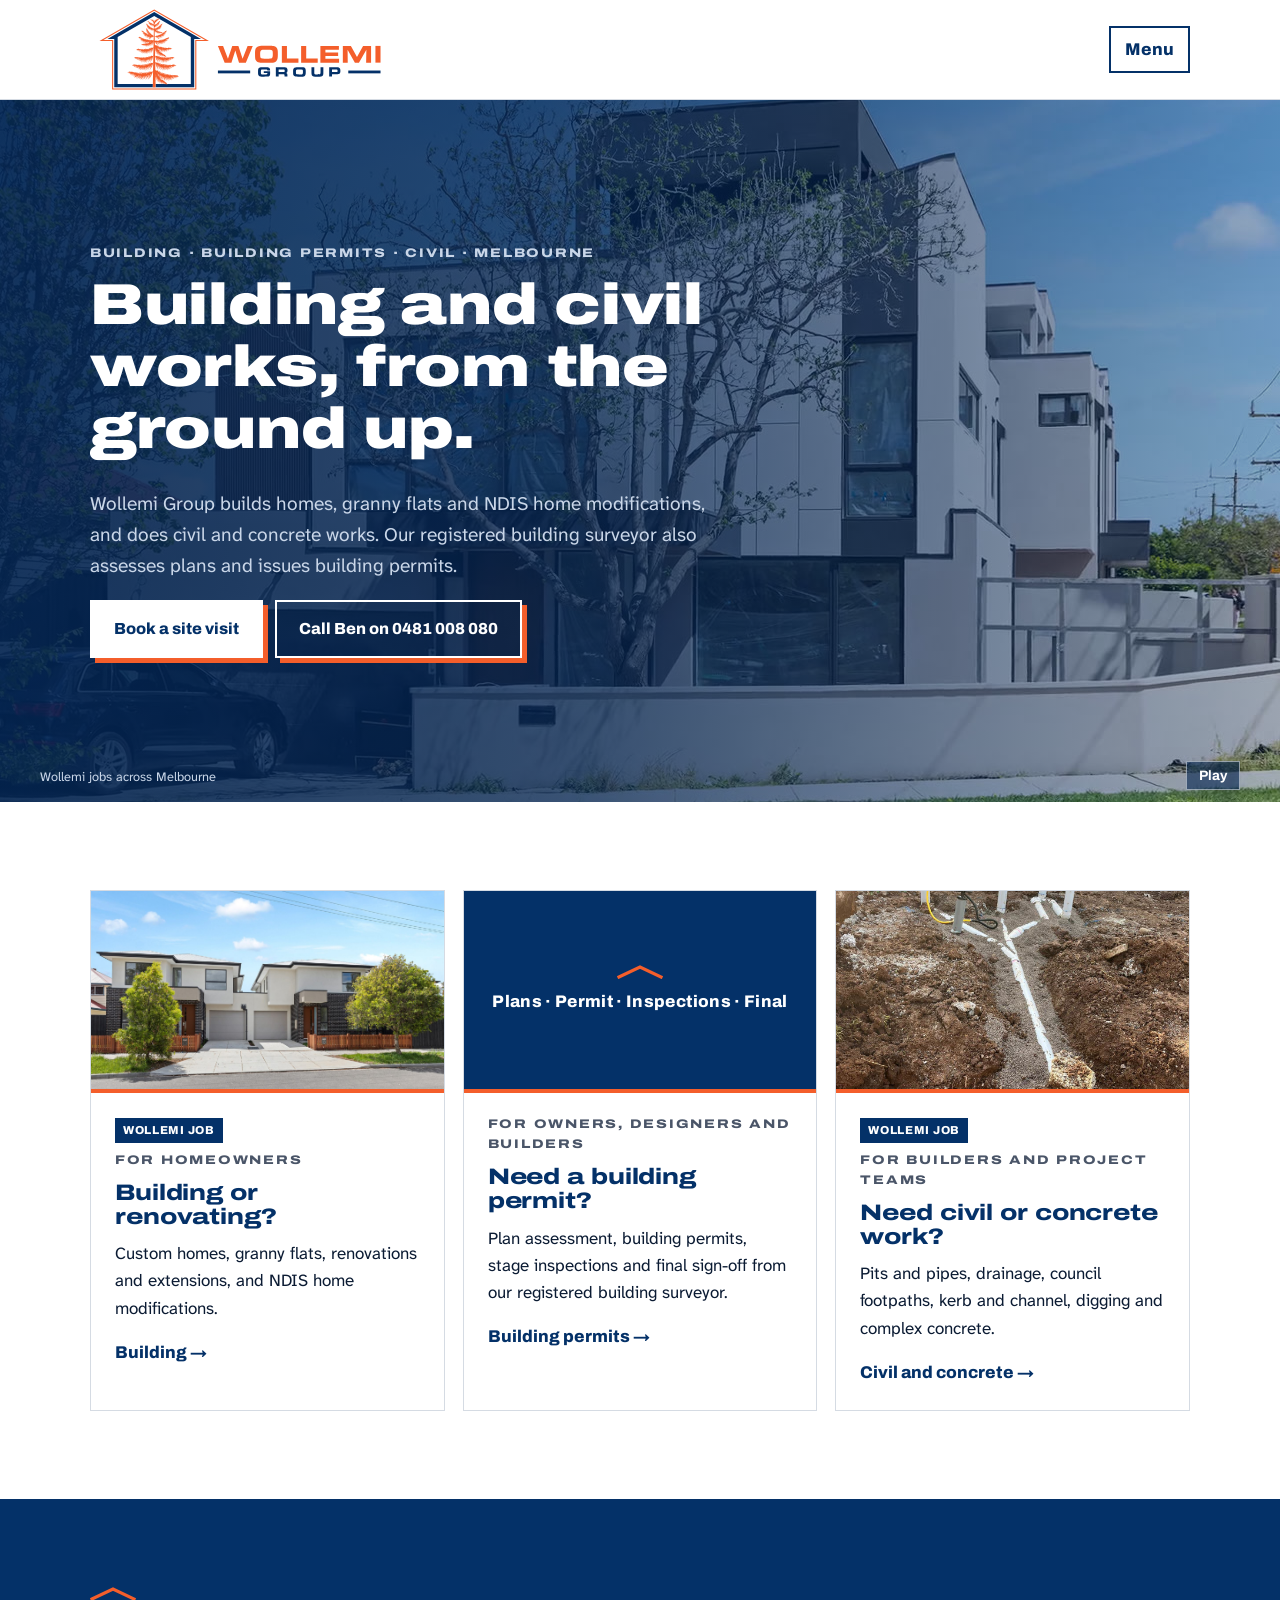
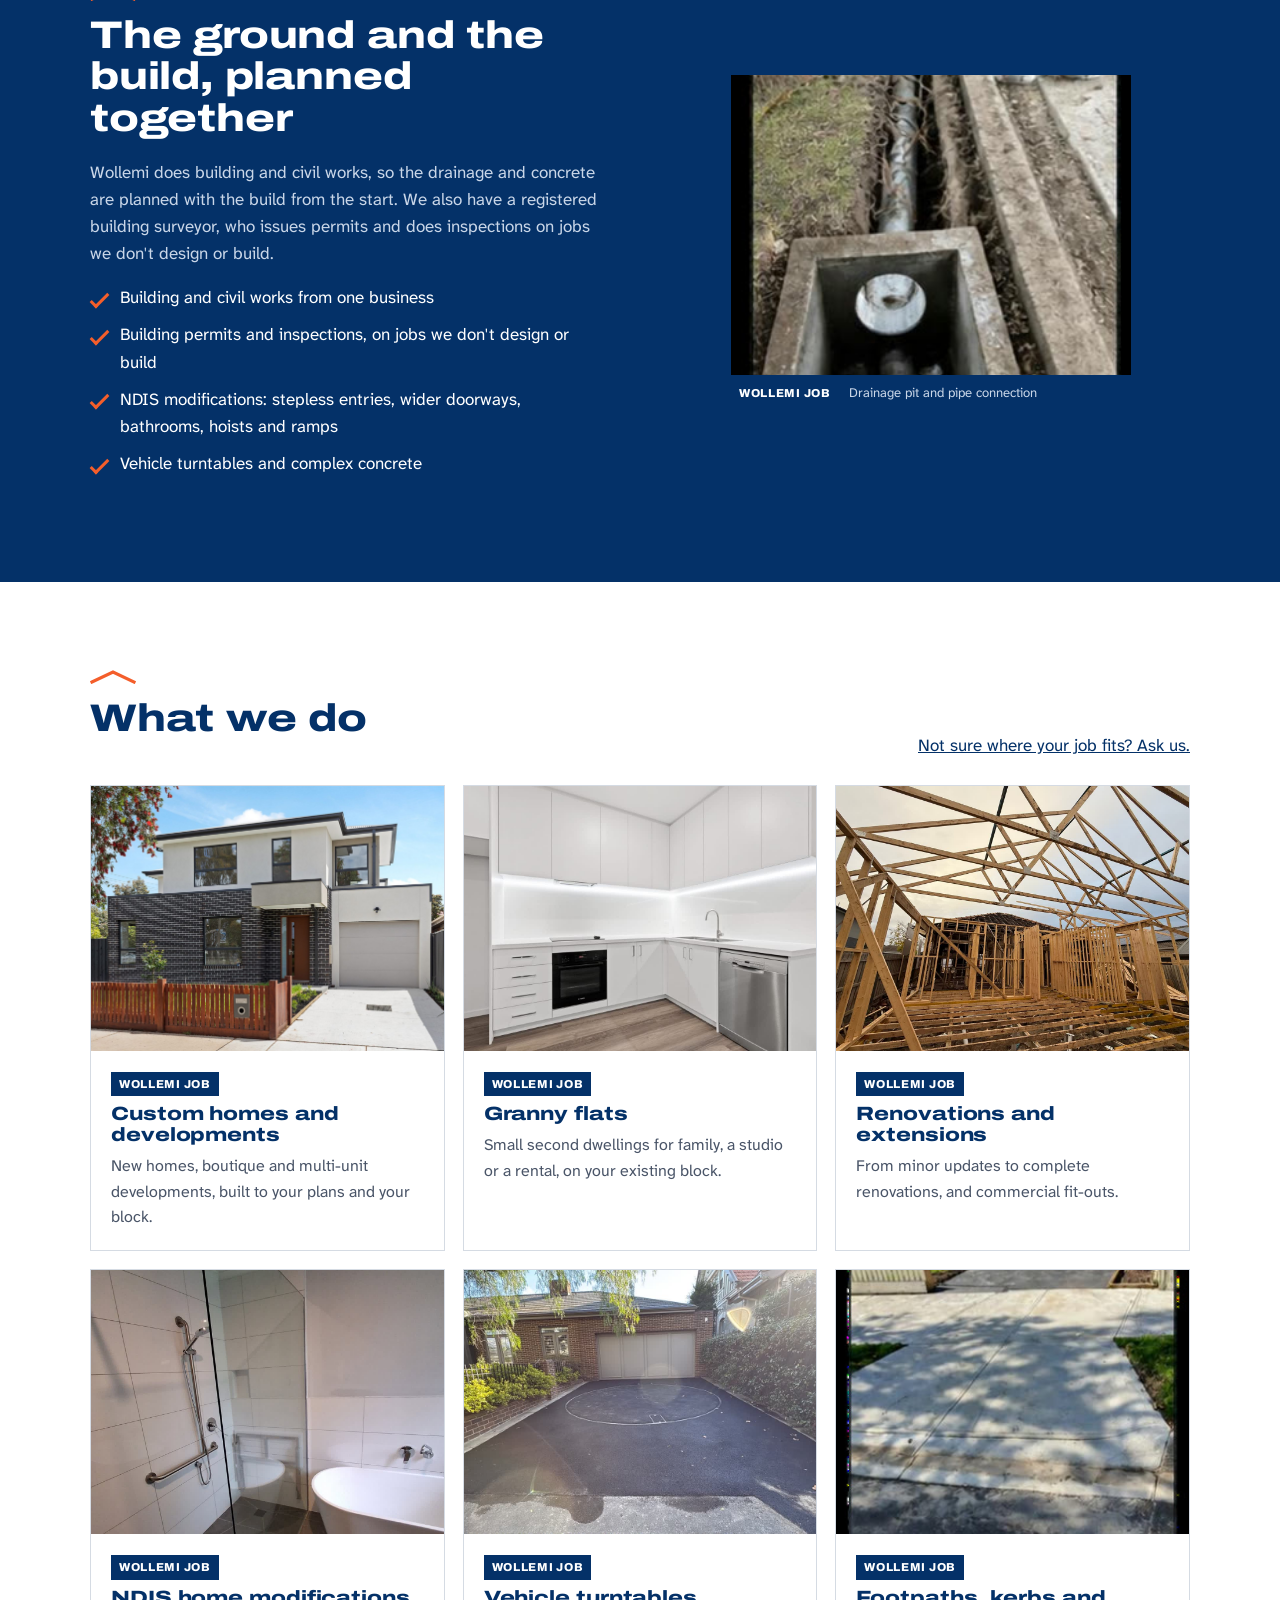
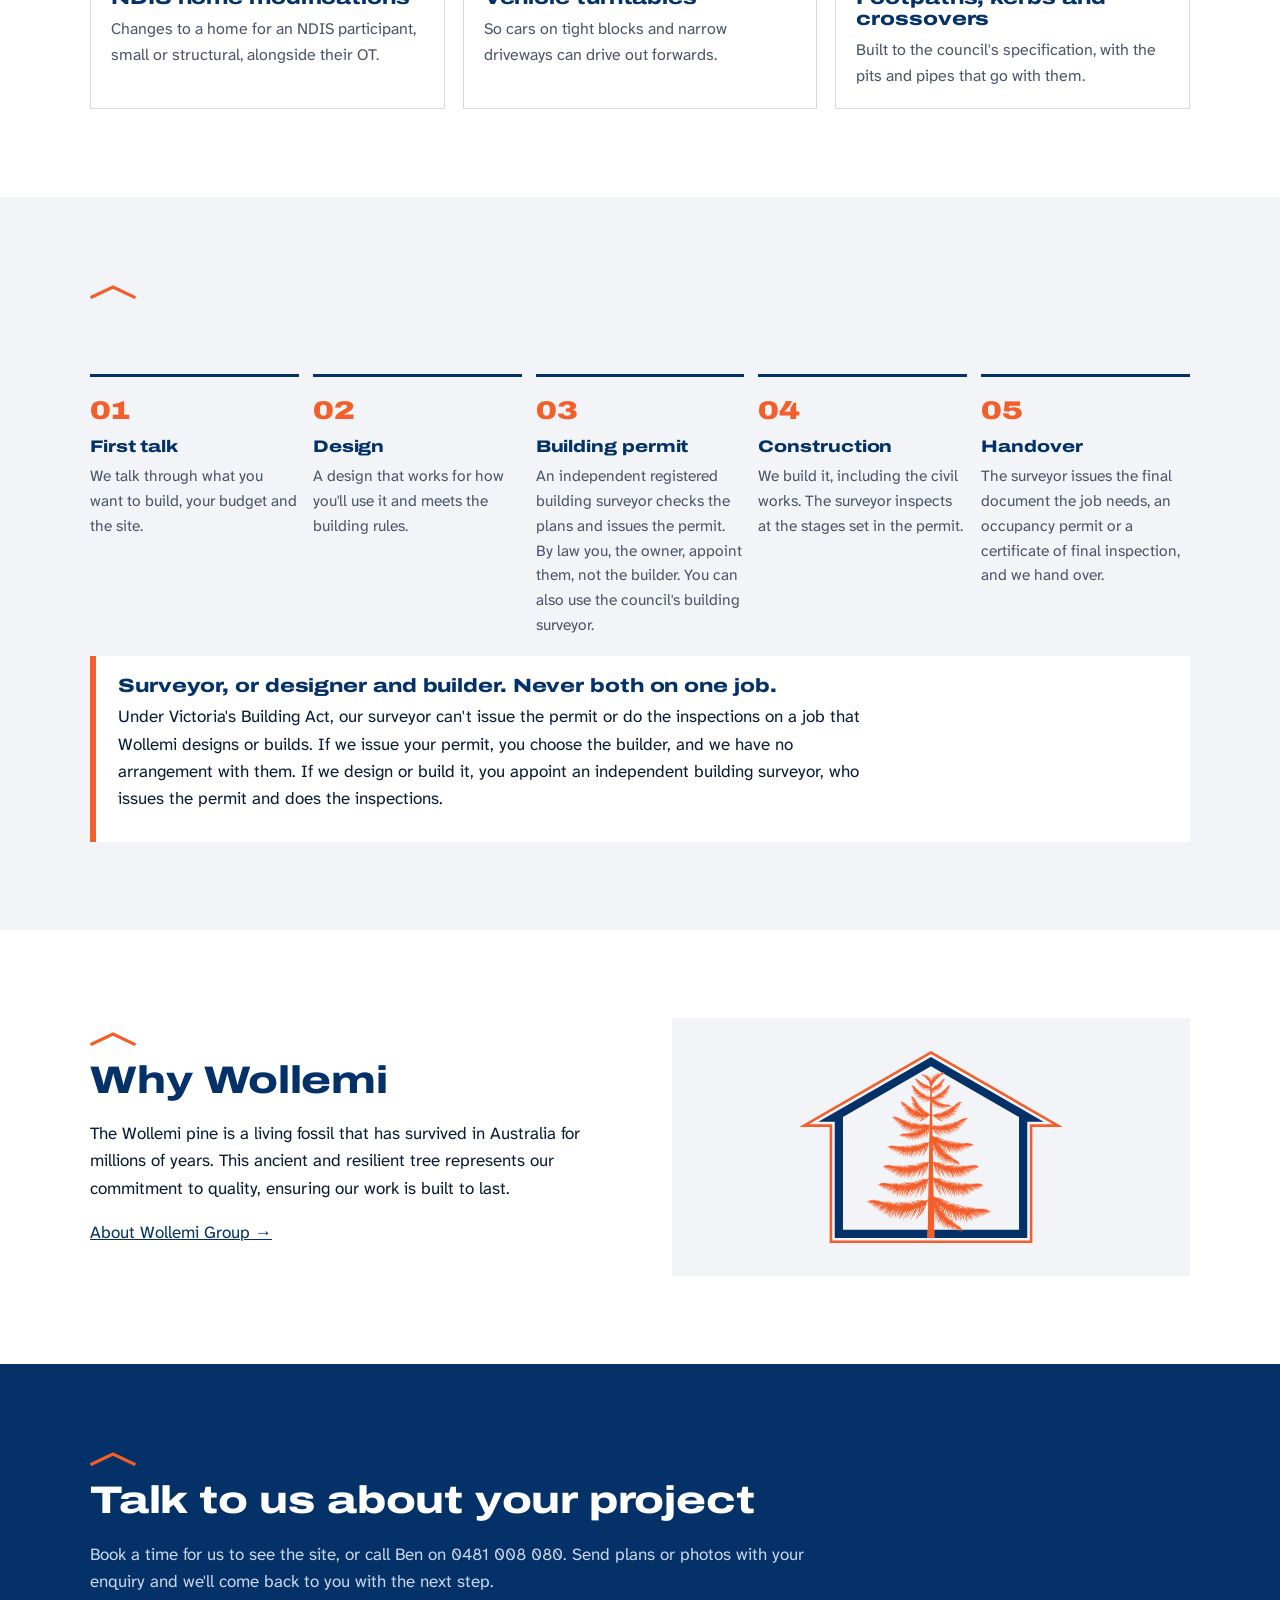
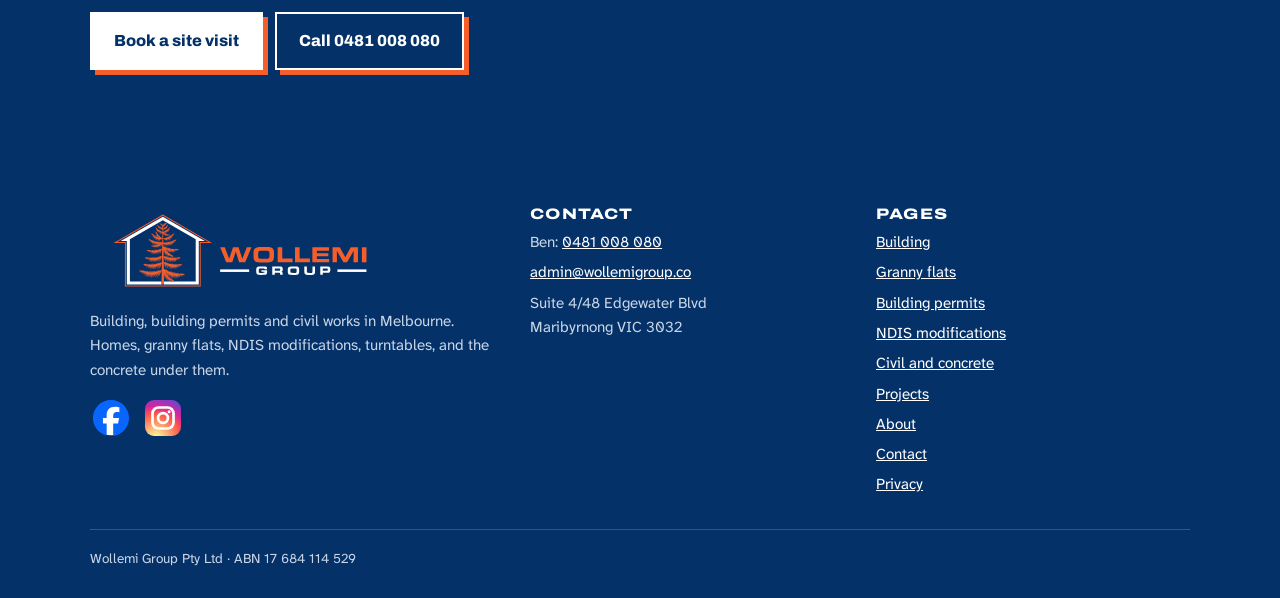
==== commit 9ac39b86: "Merge main (townhouse photos) into look-upgrade" ====
--- a/public/index.html
+++ b/public/index.html
@@ -43,7 +43,7 @@
 <section class="band">
   <div class="wrap">
     <div class="paths three">
-      <a class="path" href="/building"><img src="assets/img/jobs/townhouses-front-door.jpg" alt="" loading="lazy"><div><span class="tag real" style="margin-bottom:8px">Wollemi job</span><p class="eyebrow">For homeowners</p><h3>Building or renovating?</h3><p>Custom homes, granny flats, renovations and extensions, and NDIS home modifications.</p><span class="go">Building &rarr;</span></div></a>
+      <a class="path" href="/building"><img src="assets/img/jobs/townhouses-albion-3.jpg" alt="" loading="lazy"><div><span class="tag real" style="margin-bottom:8px">Wollemi job</span><p class="eyebrow">For homeowners</p><h3>Building or renovating?</h3><p>Custom homes, granny flats, renovations and extensions, and NDIS home modifications.</p><span class="go">Building &rarr;</span></div></a>
       <a class="path" href="/surveying"><div class="pfill"><svg class="roof" viewBox="0 0 46 14" aria-hidden="true"><path d="M2 12 L23 2 L44 12"/></svg><b>Plans · Permit · Inspections · Final</b></div><div><p class="eyebrow">For owners, designers and builders</p><h3>Need a building permit?</h3><p>Plan assessment, building permits, stage inspections and final sign-off from our registered building surveyor.</p><span class="go">Building permits &rarr;</span></div></a>
       <a class="path" href="/civil-concrete"><img src="assets/img/jobs/drainage-pipework.jpg" alt="" loading="lazy"><div><span class="tag real" style="margin-bottom:8px">Wollemi job</span><p class="eyebrow">For builders and project teams</p><h3>Need civil or concrete work?</h3><p>Pits and pipes, drainage, council footpaths, kerb and channel, digging and complex concrete.</p><span class="go">Civil and concrete &rarr;</span></div></a>
     </div>
@@ -71,7 +71,7 @@
   <div class="wrap">
     <div class="head-row"><div><svg class="roof" viewBox="0 0 46 14" aria-hidden="true"><path d="M2 12 L23 2 L44 12"/></svg><h2>What we do</h2></div><p><a href="/contact">Not sure where your job fits? Ask us.</a></p></div>
     <div class="cards">
-      <a class="card photo" href="/projects#townhouses" style="text-decoration:none;color:inherit"><img src="assets/img/jobs/townhouses-townhouses-front.jpg" alt="" loading="lazy"><div class="t"><span class="tag real" style="margin-bottom:8px">Wollemi job</span><h3>Custom homes and developments</h3><p>New homes, boutique and multi-unit developments, built to your plans and your block.</p></div></a>
+      <a class="card photo" href="/projects#townhouses" style="text-decoration:none;color:inherit"><img src="assets/img/jobs/townhouses-albion-2.jpg" alt="" loading="lazy"><div class="t"><span class="tag real" style="margin-bottom:8px">Wollemi job</span><h3>Custom homes and developments</h3><p>New homes, boutique and multi-unit developments, built to your plans and your block.</p></div></a>
       <a class="card photo" href="/granny-flats" style="text-decoration:none;color:inherit"><img src="assets/img/jobs/granny-flat-kitchen.jpg" alt="" loading="lazy"><div class="t"><span class="tag real" style="margin-bottom:8px">Wollemi job</span><h3>Granny flats</h3><p>Small second dwellings for family, a studio or a rental, on your existing block.</p></div></a>
       <a class="card photo" href="/projects#clarendon" style="text-decoration:none;color:inherit"><img src="assets/img/jobs/clarendon-roof-trusses.jpg" alt="" loading="lazy"><div class="t"><span class="tag real" style="margin-bottom:8px">Wollemi job</span><h3>Renovations and extensions</h3><p>From minor updates to complete renovations, and commercial fit-outs.</p></div></a>
       <a class="card photo" href="/projects#ndis-bathroom" style="text-decoration:none;color:inherit"><img src="assets/img/jobs/ndis-bathroom-finished.jpg" alt="" loading="lazy"><div class="t"><span class="tag real" style="margin-bottom:8px">Wollemi job</span><h3>NDIS home modifications</h3><p>Changes to a home for an NDIS participant, small or structural, alongside their OT.</p></div></a>
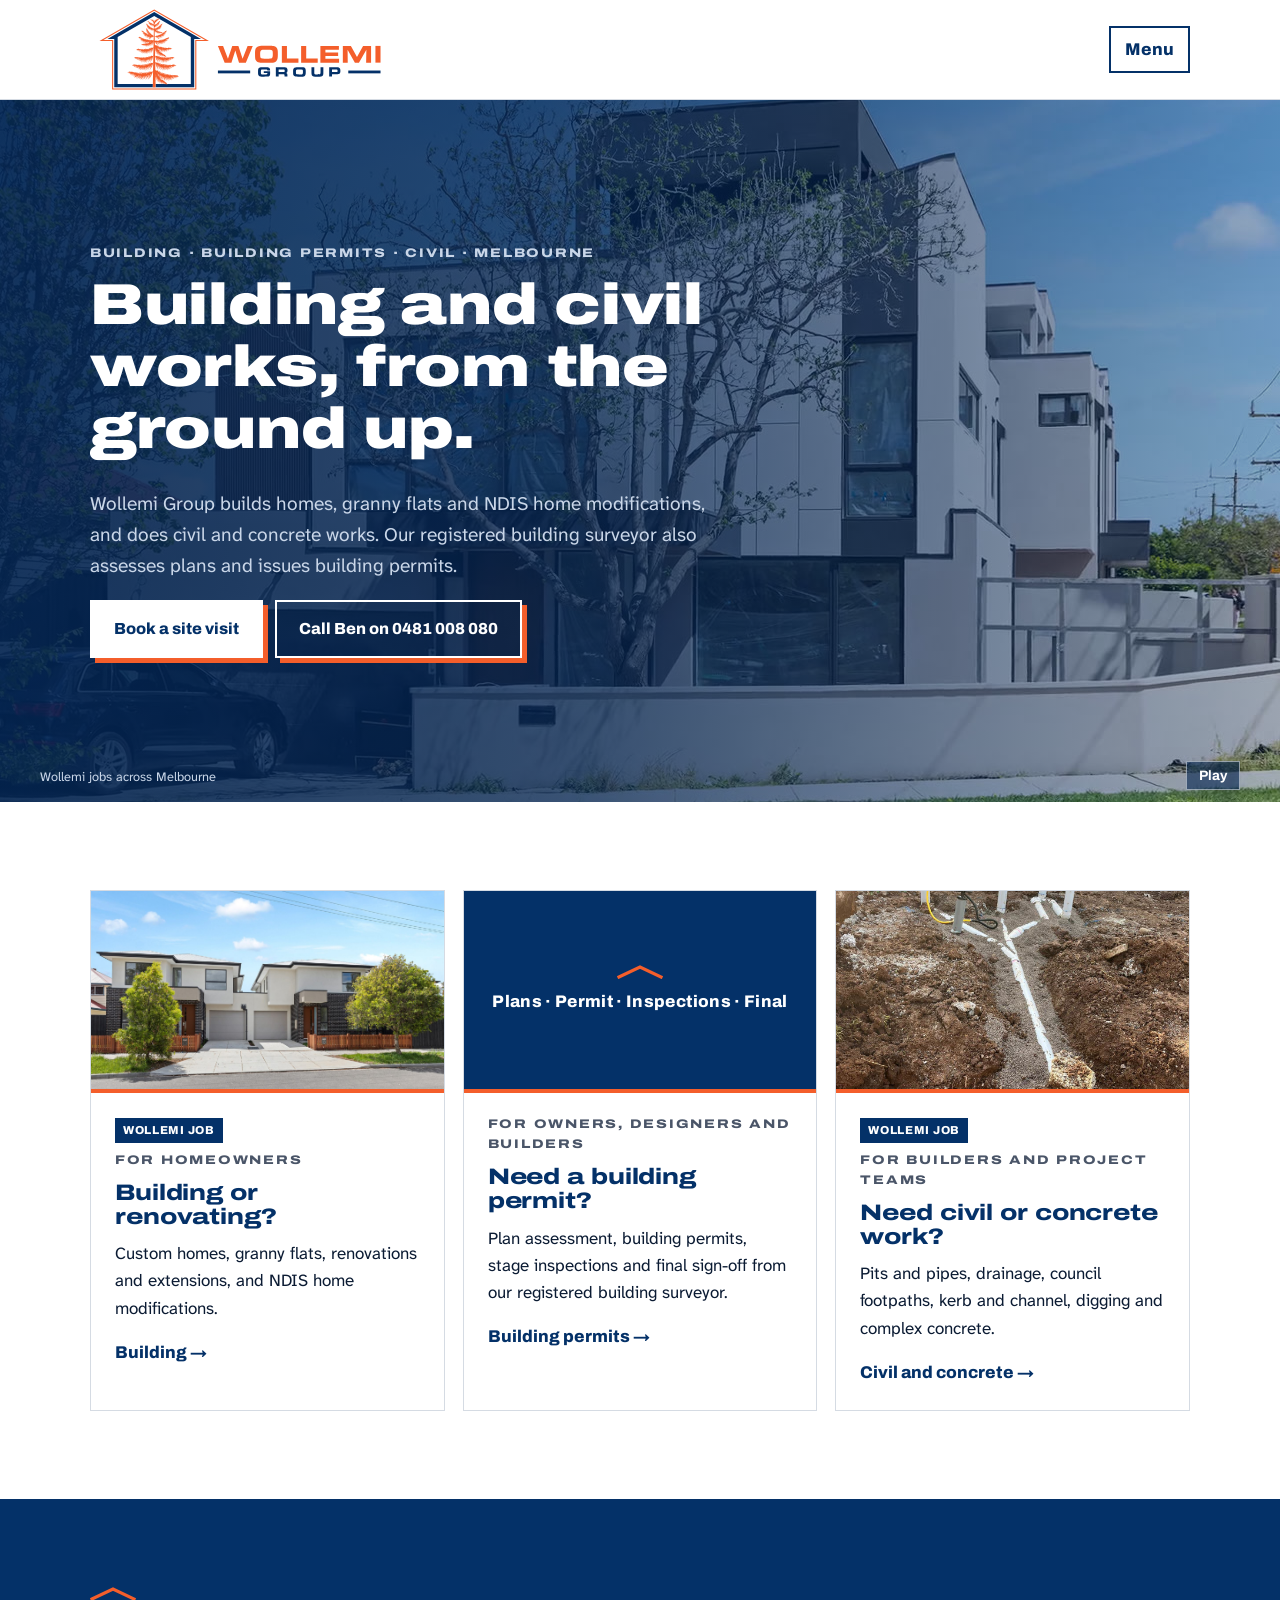
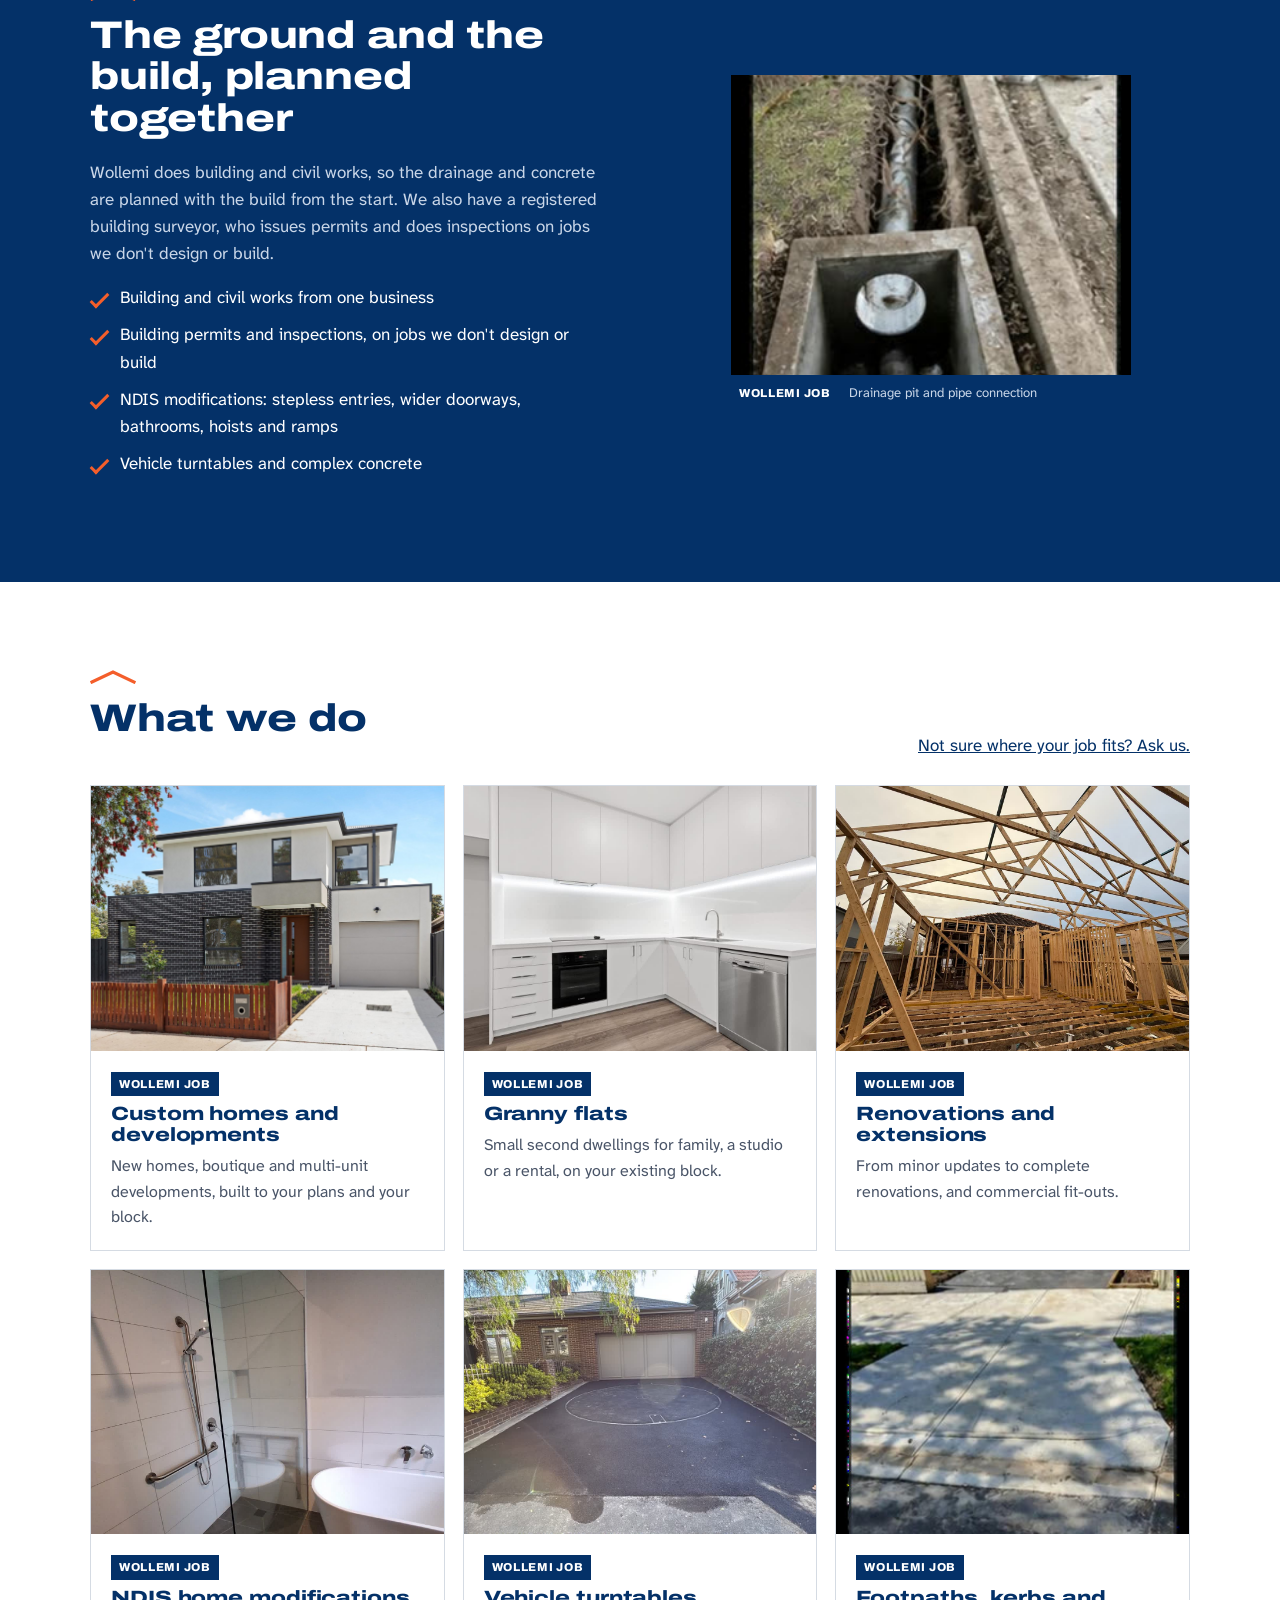
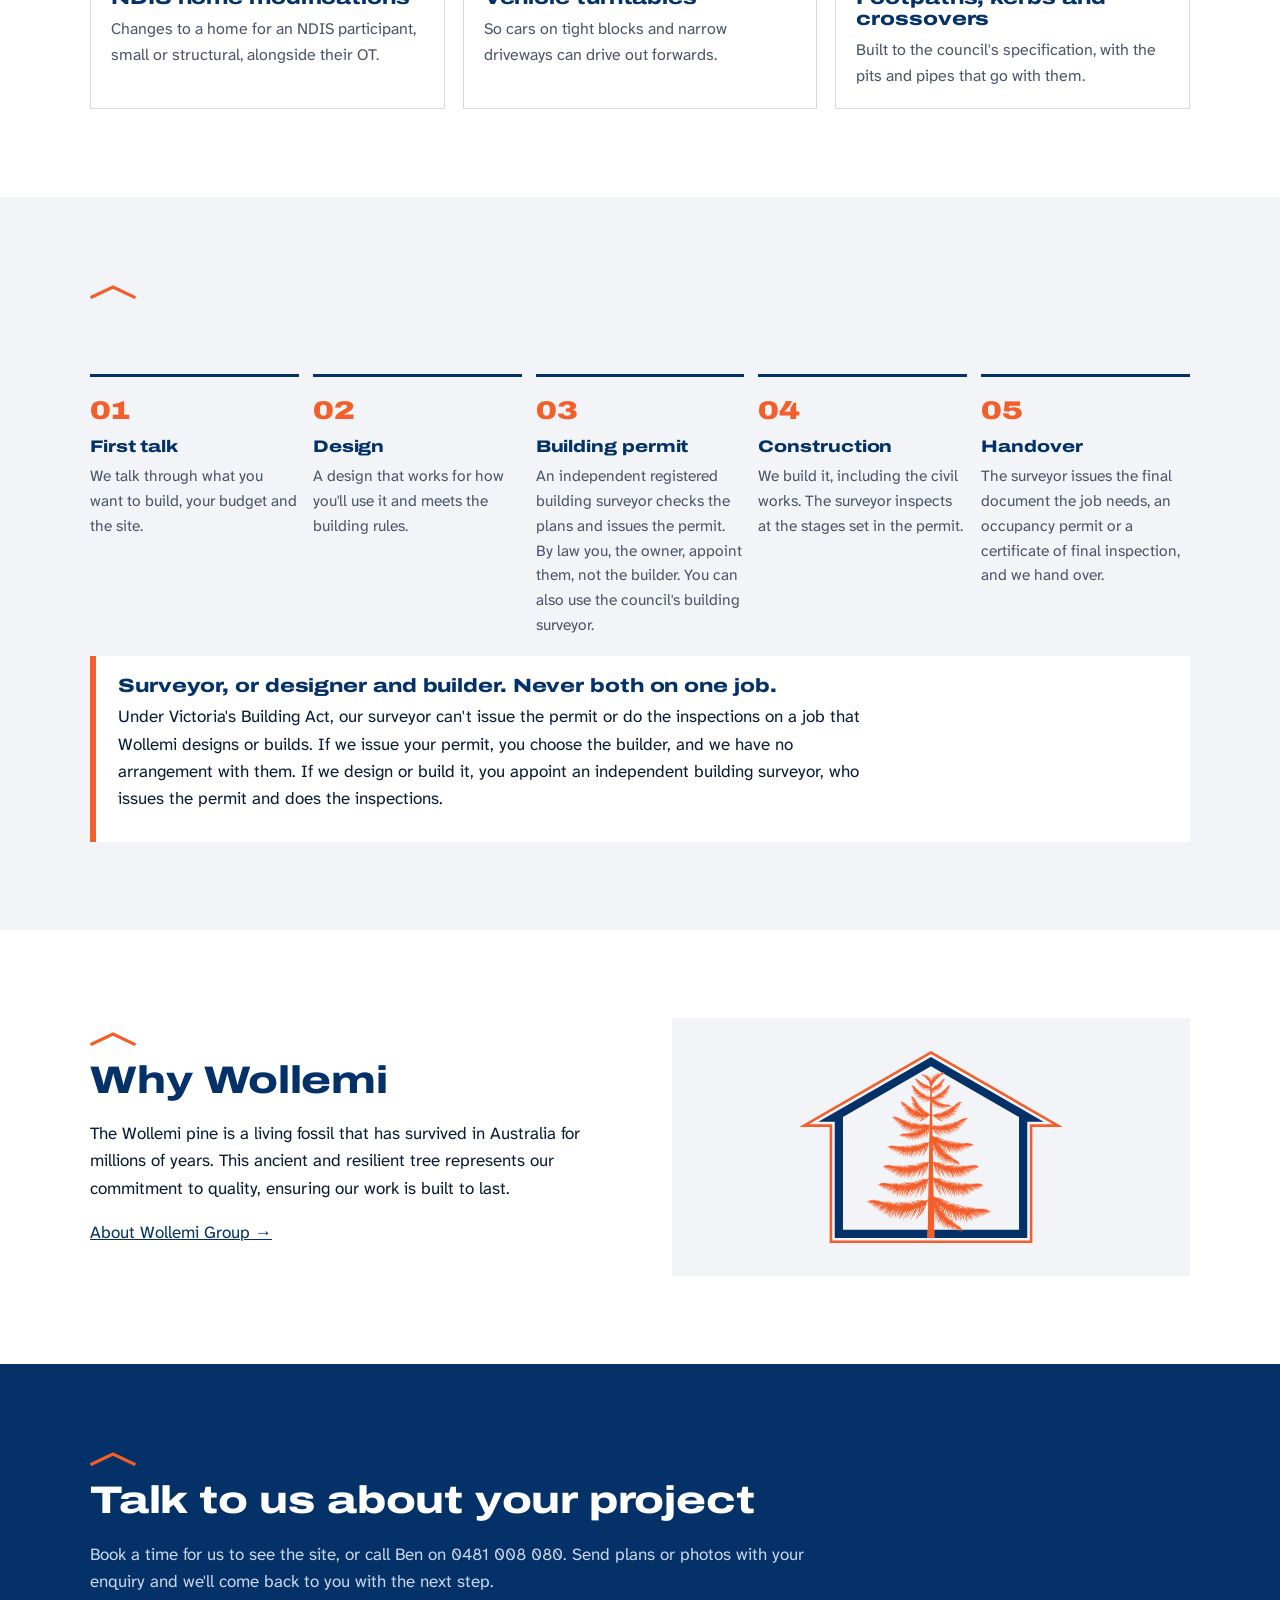
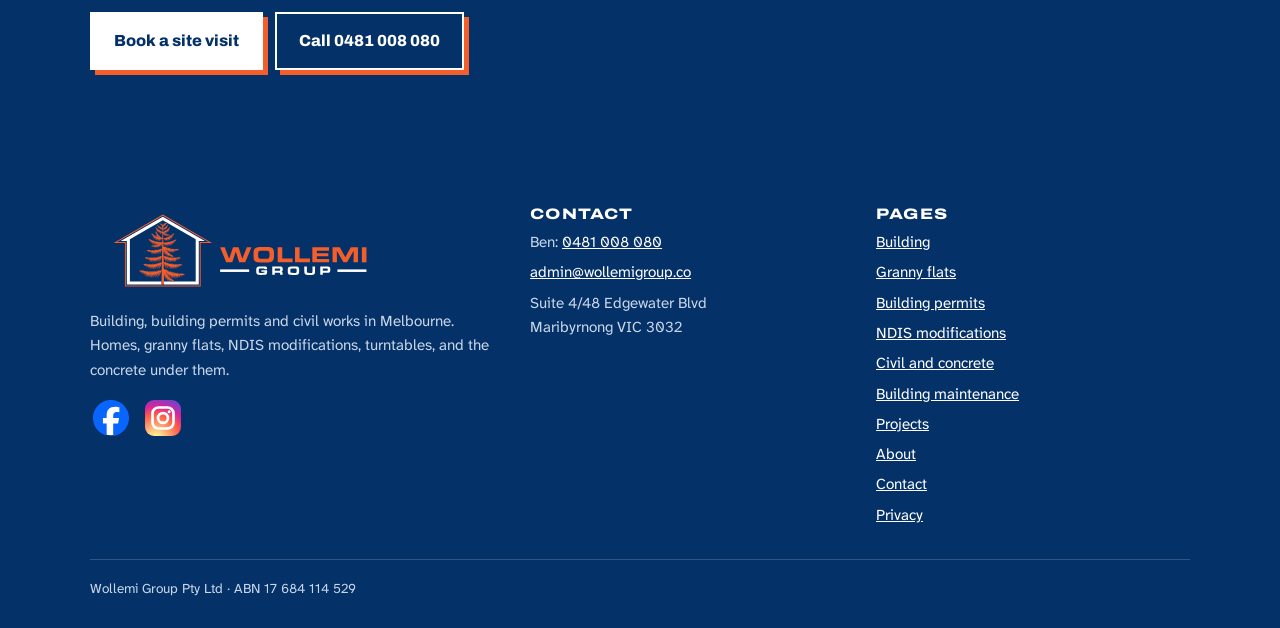
==== commit cb37982b: "Add Building maintenance page and menu item (preview) Co-Authored-By: Claude Sonnet 5.5 <noreply@ant" ====
--- a/public/index.html
+++ b/public/index.html
@@ -19,8 +19,8 @@
 <header class="site-head">
   <div class="wrap">
     <a class="brand" href="/" aria-label="Wollemi Group home"><img class="logo-full" src="assets/logo/wollemi-lockup.svg" alt="Wollemi Group" width="300" height="89"><img class="logo-name" src="assets/logo/wollemi-wordmark.svg" alt="Wollemi Group" width="220" height="50"></a>
-    <nav class="nav" aria-label="Main"><a href="/building">Building</a><a href="/granny-flats">Granny flats</a><a href="/surveying">Building permits</a><a href="/accessible-homes">NDIS modifications</a><a href="/civil-concrete">Civil and concrete</a><a href="/projects">Projects</a><a href="/about">About</a><a class="btn" href="/contact">Book a site visit</a></nav>
-    <details class="menu"><summary>Menu</summary><nav class="menu-list" aria-label="Main"><a href="/building">Building</a><a href="/granny-flats">Granny flats</a><a href="/surveying">Building permits</a><a href="/accessible-homes">NDIS modifications</a><a href="/civil-concrete">Civil and concrete</a><a href="/projects">Projects</a><a href="/about">About</a><a href="/contact">Book a site visit</a><a href="tel:+61481008080">Call Ben on 0481 008 080</a></nav></details>
+    <nav class="nav" aria-label="Main"><a href="/building">Building</a><a href="/granny-flats">Granny flats</a><a href="/surveying">Building permits</a><a href="/accessible-homes">NDIS modifications</a><a href="/civil-concrete">Civil and concrete</a><a href="/building-maintenance">Building maintenance</a><a href="/projects">Projects</a><a href="/about">About</a><a class="btn" href="/contact">Book a site visit</a></nav>
+    <details class="menu"><summary>Menu</summary><nav class="menu-list" aria-label="Main"><a href="/building">Building</a><a href="/granny-flats">Granny flats</a><a href="/surveying">Building permits</a><a href="/accessible-homes">NDIS modifications</a><a href="/civil-concrete">Civil and concrete</a><a href="/building-maintenance">Building maintenance</a><a href="/projects">Projects</a><a href="/about">About</a><a href="/contact">Book a site visit</a><a href="tel:+61481008080">Call Ben on 0481 008 080</a></nav></details>
   </div>
 </header>
 <main id="main">
@@ -139,7 +139,7 @@
       </div>
       <div>
         <h3>Pages</h3>
-        <ul><li><a href="/building">Building</a></li><li><a href="/granny-flats">Granny flats</a></li><li><a href="/surveying">Building permits</a></li><li><a href="/accessible-homes">NDIS modifications</a></li><li><a href="/civil-concrete">Civil and concrete</a></li><li><a href="/projects">Projects</a></li><li><a href="/about">About</a></li><li><a href="/contact">Contact</a></li><li><a href="/privacy">Privacy</a></li></ul>
+        <ul><li><a href="/building">Building</a></li><li><a href="/granny-flats">Granny flats</a></li><li><a href="/surveying">Building permits</a></li><li><a href="/accessible-homes">NDIS modifications</a></li><li><a href="/civil-concrete">Civil and concrete</a></li><li><a href="/building-maintenance">Building maintenance</a></li><li><a href="/projects">Projects</a></li><li><a href="/about">About</a></li><li><a href="/contact">Contact</a></li><li><a href="/privacy">Privacy</a></li></ul>
       </div>
     </div>
     <div class="base">
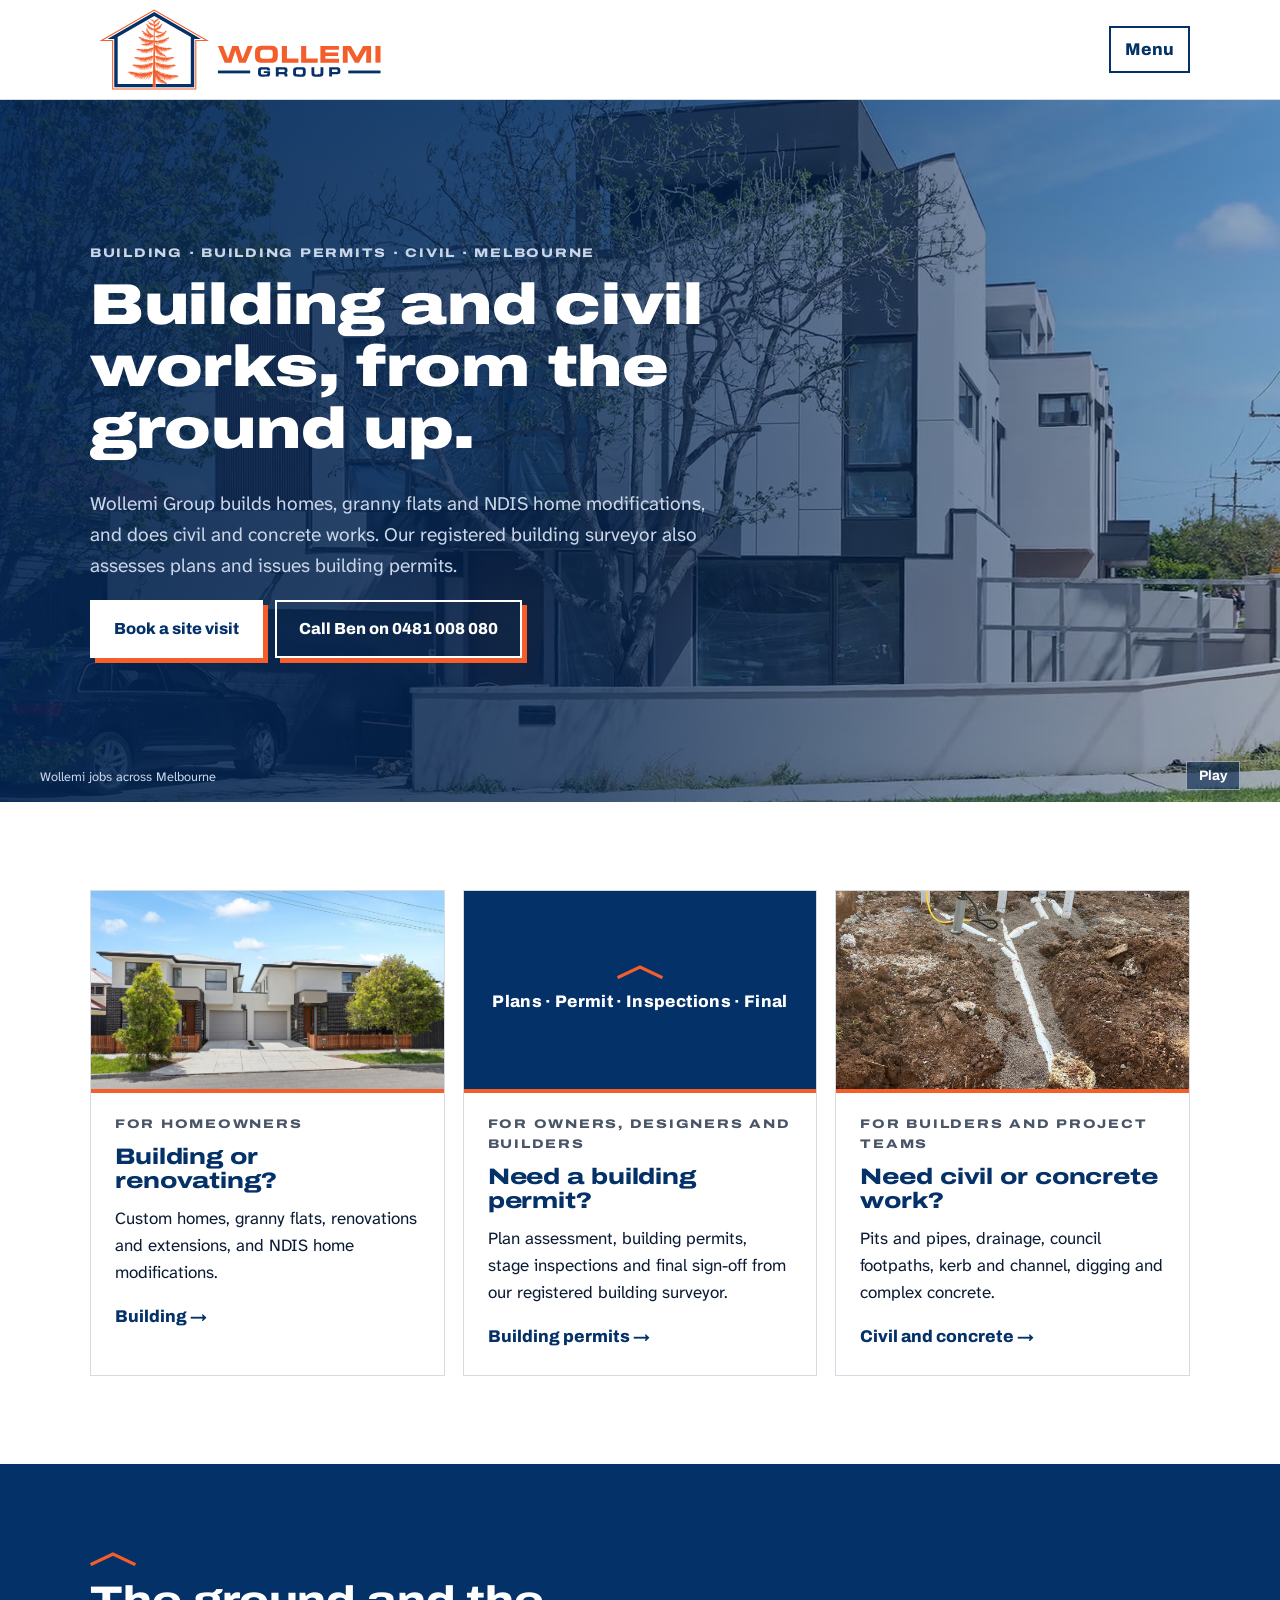
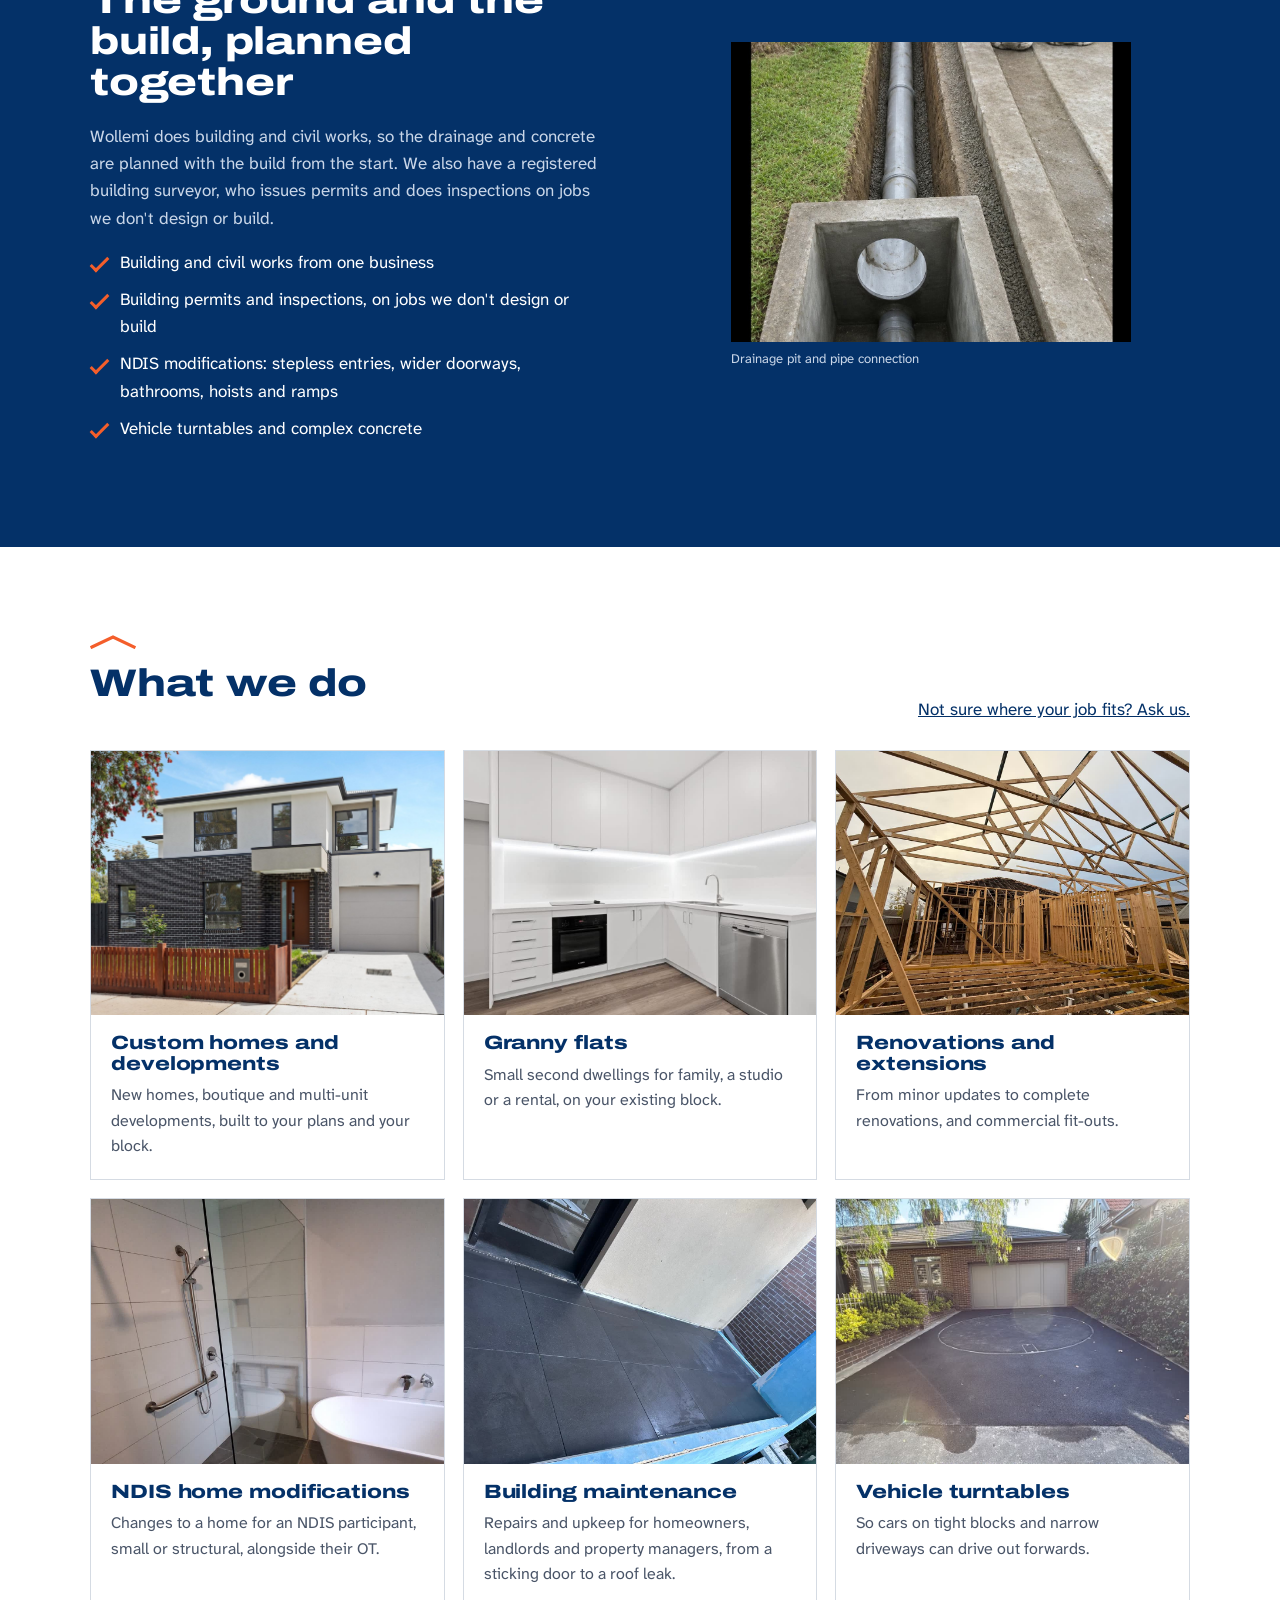
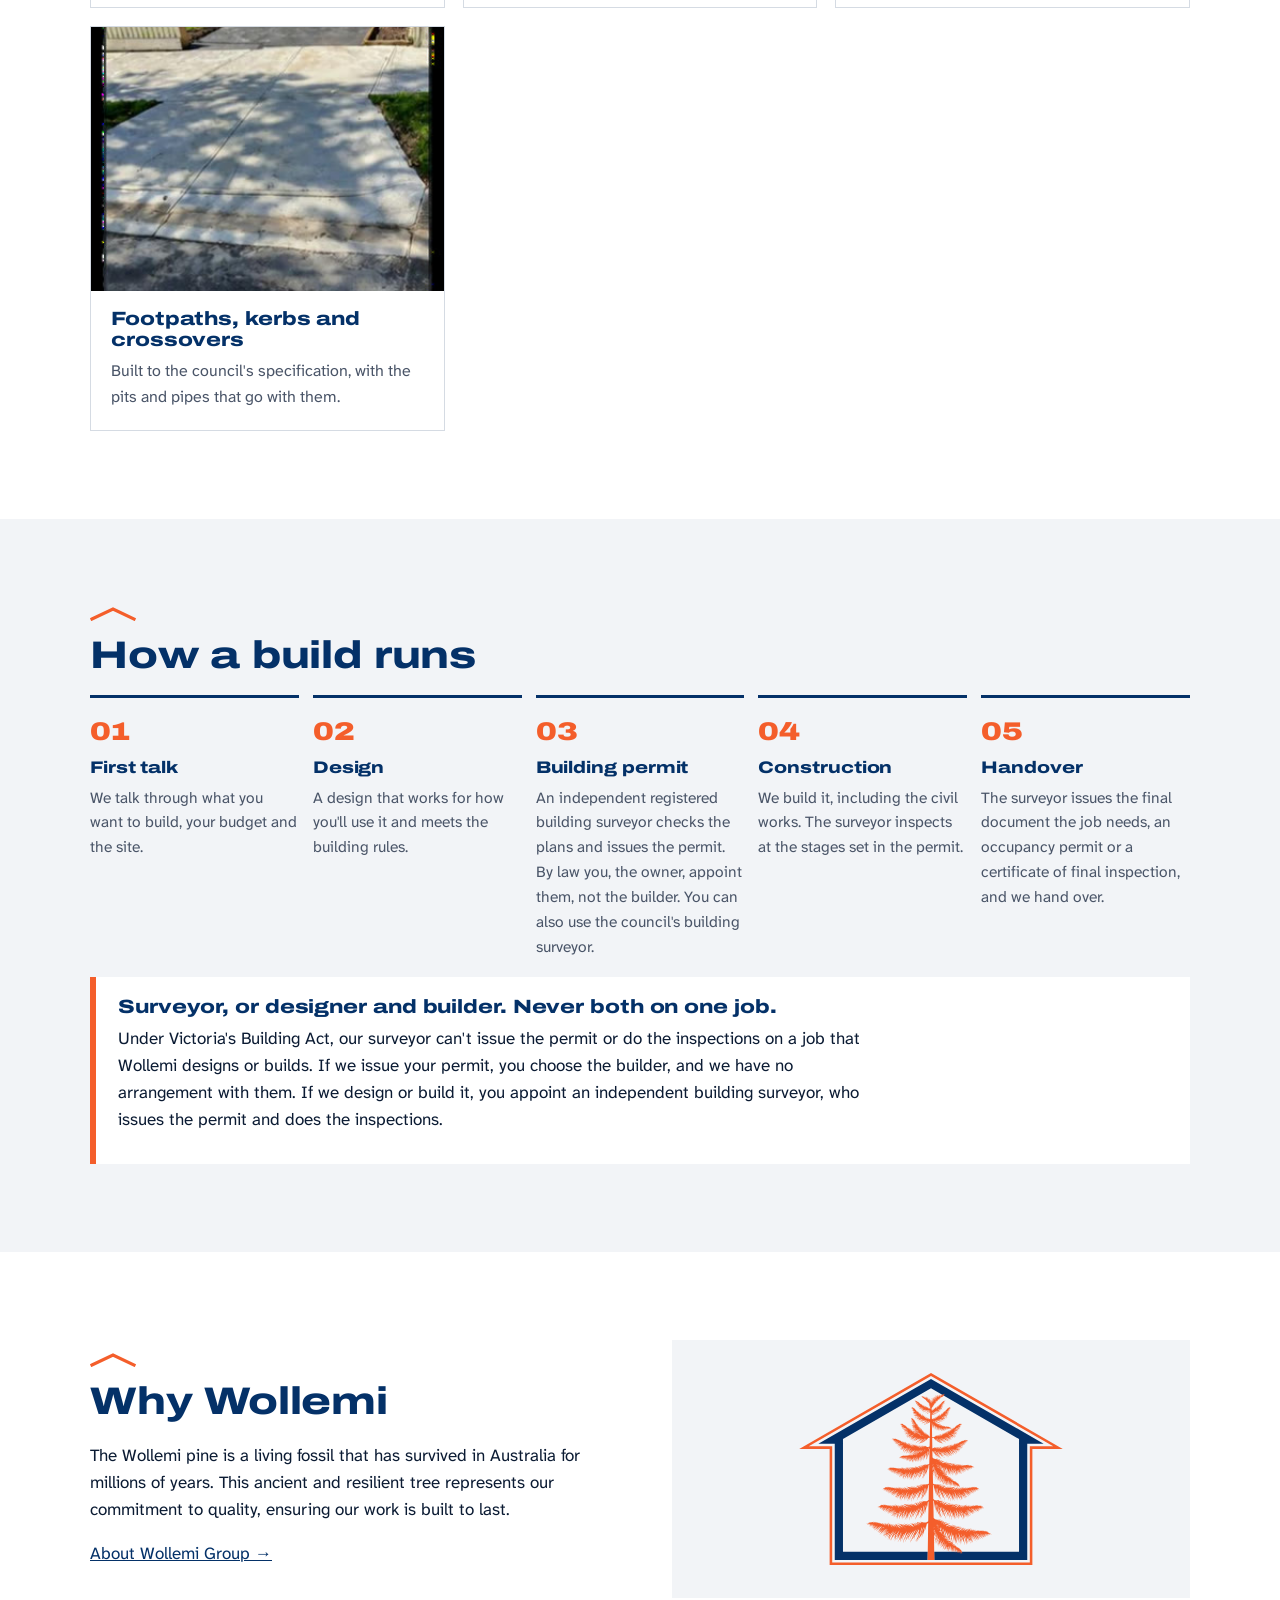
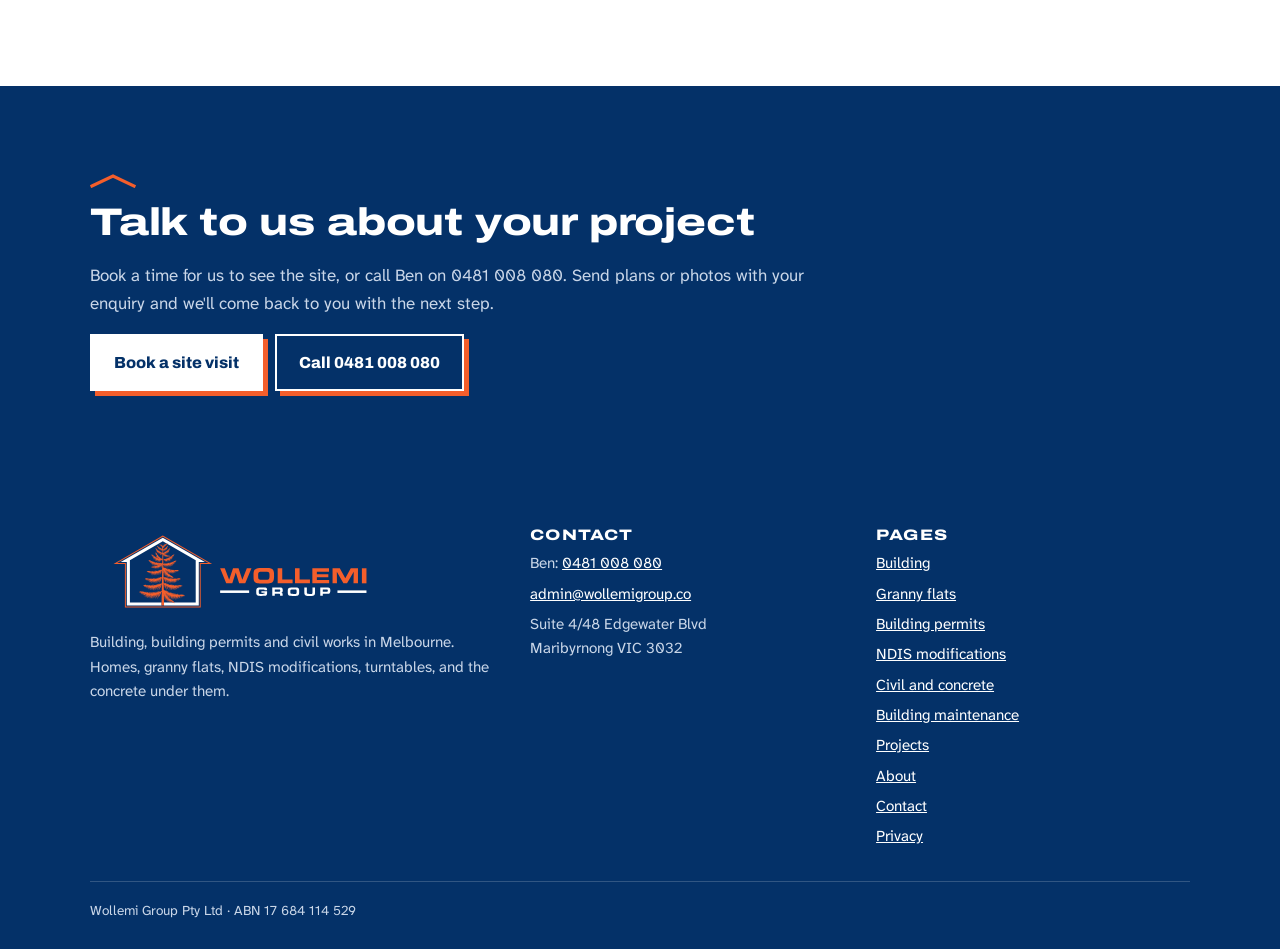
==== commit 23716a25: "Clean drain pit photo, drop per-photo tags, hide dead social links - Drain pit photo replaced with t" ====
--- a/public/index.html
+++ b/public/index.html
@@ -43,9 +43,9 @@
 <section class="band">
   <div class="wrap">
     <div class="paths three">
-      <a class="path" href="/building"><img src="assets/img/jobs/townhouses-albion-3.jpg" alt="" loading="lazy"><div><span class="tag real" style="margin-bottom:8px">Wollemi job</span><p class="eyebrow">For homeowners</p><h3>Building or renovating?</h3><p>Custom homes, granny flats, renovations and extensions, and NDIS home modifications.</p><span class="go">Building &rarr;</span></div></a>
+      <a class="path" href="/building"><img src="assets/img/jobs/townhouses-albion-3.jpg" alt="" loading="lazy"><div><p class="eyebrow">For homeowners</p><h3>Building or renovating?</h3><p>Custom homes, granny flats, renovations and extensions, and NDIS home modifications.</p><span class="go">Building &rarr;</span></div></a>
       <a class="path" href="/surveying"><div class="pfill"><svg class="roof" viewBox="0 0 46 14" aria-hidden="true"><path d="M2 12 L23 2 L44 12"/></svg><b>Plans · Permit · Inspections · Final</b></div><div><p class="eyebrow">For owners, designers and builders</p><h3>Need a building permit?</h3><p>Plan assessment, building permits, stage inspections and final sign-off from our registered building surveyor.</p><span class="go">Building permits &rarr;</span></div></a>
-      <a class="path" href="/civil-concrete"><img src="assets/img/jobs/drainage-pipework.jpg" alt="" loading="lazy"><div><span class="tag real" style="margin-bottom:8px">Wollemi job</span><p class="eyebrow">For builders and project teams</p><h3>Need civil or concrete work?</h3><p>Pits and pipes, drainage, council footpaths, kerb and channel, digging and complex concrete.</p><span class="go">Civil and concrete &rarr;</span></div></a>
+      <a class="path" href="/civil-concrete"><img src="assets/img/jobs/drainage-pipework.jpg" alt="" loading="lazy"><div><p class="eyebrow">For builders and project teams</p><h3>Need civil or concrete work?</h3><p>Pits and pipes, drainage, council footpaths, kerb and channel, digging and complex concrete.</p><span class="go">Civil and concrete &rarr;</span></div></a>
     </div>
   </div>
 </section>
@@ -63,7 +63,7 @@
         <li>Vehicle turntables and complex concrete</li>
       </ul>
     </div>
-    <div class="real-small"><figure><img src="assets/img/civil-drainage-pit.jpg" alt="Concrete drainage pit with a pipe connection, next to a new footpath" loading="lazy"><figcaption><span class="tag real">Wollemi job</span> Drainage pit and pipe connection</figcaption></figure></div>
+    <div class="real-small"><figure><img src="assets/img/civil-drainage-pit.jpg" alt="Concrete drainage pit with a pipe connection, next to a new footpath" loading="lazy"><figcaption>Drainage pit and pipe connection</figcaption></figure></div>
   </div>
 </section>
 
@@ -71,12 +71,13 @@
   <div class="wrap">
     <div class="head-row"><div><svg class="roof" viewBox="0 0 46 14" aria-hidden="true"><path d="M2 12 L23 2 L44 12"/></svg><h2>What we do</h2></div><p><a href="/contact">Not sure where your job fits? Ask us.</a></p></div>
     <div class="cards">
-      <a class="card photo" href="/projects#townhouses" style="text-decoration:none;color:inherit"><img src="assets/img/jobs/townhouses-albion-2.jpg" alt="" loading="lazy"><div class="t"><span class="tag real" style="margin-bottom:8px">Wollemi job</span><h3>Custom homes and developments</h3><p>New homes, boutique and multi-unit developments, built to your plans and your block.</p></div></a>
-      <a class="card photo" href="/granny-flats" style="text-decoration:none;color:inherit"><img src="assets/img/jobs/granny-flat-kitchen.jpg" alt="" loading="lazy"><div class="t"><span class="tag real" style="margin-bottom:8px">Wollemi job</span><h3>Granny flats</h3><p>Small second dwellings for family, a studio or a rental, on your existing block.</p></div></a>
-      <a class="card photo" href="/projects#clarendon" style="text-decoration:none;color:inherit"><img src="assets/img/jobs/clarendon-roof-trusses.jpg" alt="" loading="lazy"><div class="t"><span class="tag real" style="margin-bottom:8px">Wollemi job</span><h3>Renovations and extensions</h3><p>From minor updates to complete renovations, and commercial fit-outs.</p></div></a>
-      <a class="card photo" href="/projects#ndis-bathroom" style="text-decoration:none;color:inherit"><img src="assets/img/jobs/ndis-bathroom-finished.jpg" alt="" loading="lazy"><div class="t"><span class="tag real" style="margin-bottom:8px">Wollemi job</span><h3>NDIS home modifications</h3><p>Changes to a home for an NDIS participant, small or structural, alongside their OT.</p></div></a>
-      <a class="card photo" href="/civil-concrete#turntables" style="text-decoration:none;color:inherit"><img src="assets/img/jobs/turntable-kew-driveway.jpg" alt="" loading="lazy"><div class="t"><span class="tag real" style="margin-bottom:8px">Wollemi job</span><h3>Vehicle turntables</h3><p>So cars on tight blocks and narrow driveways can drive out forwards.</p></div></a>
-      <a class="card photo" href="/civil-concrete#council" style="text-decoration:none;color:inherit"><img src="assets/img/civil-footpath-and-driveway.jpg" alt="" loading="lazy"><div class="t"><span class="tag real" style="margin-bottom:8px">Wollemi job</span><h3>Footpaths, kerbs and crossovers</h3><p>Built to the council's specification, with the pits and pipes that go with them.</p></div></a>
+      <a class="card photo" href="/projects#townhouses" style="text-decoration:none;color:inherit"><img src="assets/img/jobs/townhouses-albion-2.jpg" alt="" loading="lazy"><div class="t"><h3>Custom homes and developments</h3><p>New homes, boutique and multi-unit developments, built to your plans and your block.</p></div></a>
+      <a class="card photo" href="/granny-flats" style="text-decoration:none;color:inherit"><img src="assets/img/jobs/granny-flat-kitchen.jpg" alt="" loading="lazy"><div class="t"><h3>Granny flats</h3><p>Small second dwellings for family, a studio or a rental, on your existing block.</p></div></a>
+      <a class="card photo" href="/projects#clarendon" style="text-decoration:none;color:inherit"><img src="assets/img/jobs/clarendon-roof-trusses.jpg" alt="" loading="lazy"><div class="t"><h3>Renovations and extensions</h3><p>From minor updates to complete renovations, and commercial fit-outs.</p></div></a>
+      <a class="card photo" href="/projects#ndis-bathroom" style="text-decoration:none;color:inherit"><img src="assets/img/jobs/ndis-bathroom-finished.jpg" alt="" loading="lazy"><div class="t"><h3>NDIS home modifications</h3><p>Changes to a home for an NDIS participant, small or structural, alongside their OT.</p></div></a>
+      <a class="card photo" href="/building-maintenance" style="text-decoration:none;color:inherit"><img src="assets/img/jobs/balcony-tiled.jpg" alt="" loading="lazy"><div class="t"><h3>Building maintenance</h3><p>Repairs and upkeep for homeowners, landlords and property managers, from a sticking door to a roof leak.</p></div></a>
+      <a class="card photo" href="/civil-concrete#turntables" style="text-decoration:none;color:inherit"><img src="assets/img/jobs/turntable-kew-driveway.jpg" alt="" loading="lazy"><div class="t"><h3>Vehicle turntables</h3><p>So cars on tight blocks and narrow driveways can drive out forwards.</p></div></a>
+      <a class="card photo" href="/civil-concrete#council" style="text-decoration:none;color:inherit"><img src="assets/img/civil-footpath-and-driveway.jpg" alt="" loading="lazy"><div class="t"><h3>Footpaths, kerbs and crossovers</h3><p>Built to the council's specification, with the pits and pipes that go with them.</p></div></a>
     </div>
   </div>
 </section>
@@ -127,7 +128,7 @@
       <div>
         <img src="assets/logo/wollemi-lockup-reversed.svg" alt="Wollemi Group" width="300" height="89">
         <p>Building, building permits and civil works in Melbourne. Homes, granny flats, NDIS modifications, turntables, and the concrete under them.</p>
-        <ul class="social" aria-label="Wollemi Group on social media"><li><a href="#" aria-label="Wollemi Group on Facebook (coming soon)" data-placeholder="true"><svg viewBox="0 0 24 24" aria-hidden="true"><circle cx="12" cy="12" r="11.5" fill="#fff"/><path fill="#0866FF" d="M9.101 23.691v-7.98H6.627v-3.667h2.474v-1.58c0-4.085 1.848-5.978 5.858-5.978.401 0 .955.042 1.468.103a8.68 8.68 0 0 1 1.141.195v3.325a8.623 8.623 0 0 0-.653-.036 26.805 26.805 0 0 0-.733-.009c-.707 0-1.259.096-1.675.309a1.686 1.686 0 0 0-.679.622c-.258.42-.374.995-.374 1.752v1.297h3.919l-.386 2.103-.287 1.564h-3.246v8.245C19.396 23.238 24 18.179 24 12.044c0-6.627-5.373-12-12-12s-12 5.373-12 12c0 5.628 3.874 10.35 9.101 11.647Z"/></svg></a></li><li><a href="#" aria-label="Wollemi Group on Instagram (coming soon)" data-placeholder="true"><svg viewBox="0 0 24 24" aria-hidden="true"><defs><radialGradient id="ig-grad" cx="30%" cy="107%" r="150%"><stop offset="0" stop-color="#fdf497"/><stop offset=".05" stop-color="#fdf497"/><stop offset=".45" stop-color="#fd5949"/><stop offset=".6" stop-color="#d6249f"/><stop offset=".9" stop-color="#285AEB"/></radialGradient></defs><rect width="24" height="24" rx="6" fill="url(#ig-grad)"/><rect x="5" y="5" width="14" height="14" rx="4" fill="none" stroke="#fff" stroke-width="1.8"/><circle cx="12" cy="12" r="3.3" fill="none" stroke="#fff" stroke-width="1.8"/><circle cx="16.1" cy="7.9" r="1" fill="#fff"/></svg></a></li></ul>
+        
       </div>
       <div>
         <h3>Contact</h3>
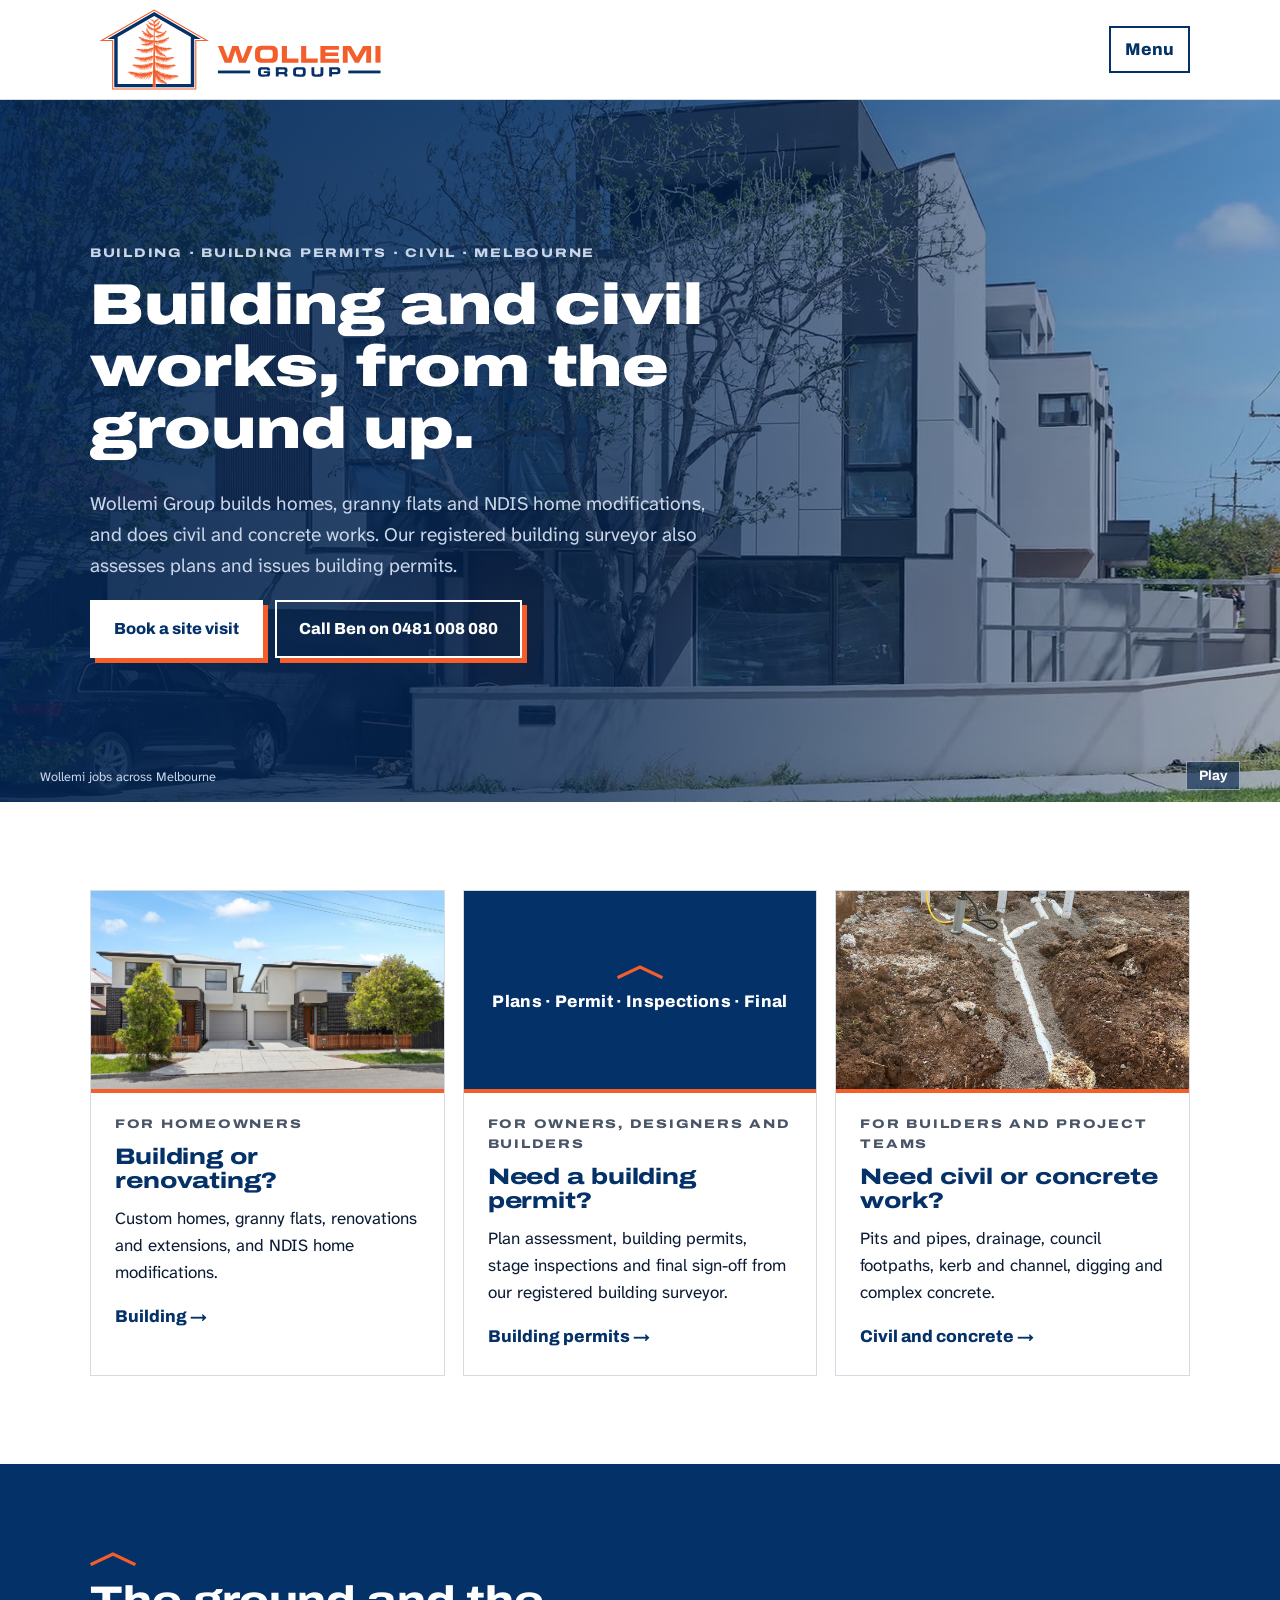
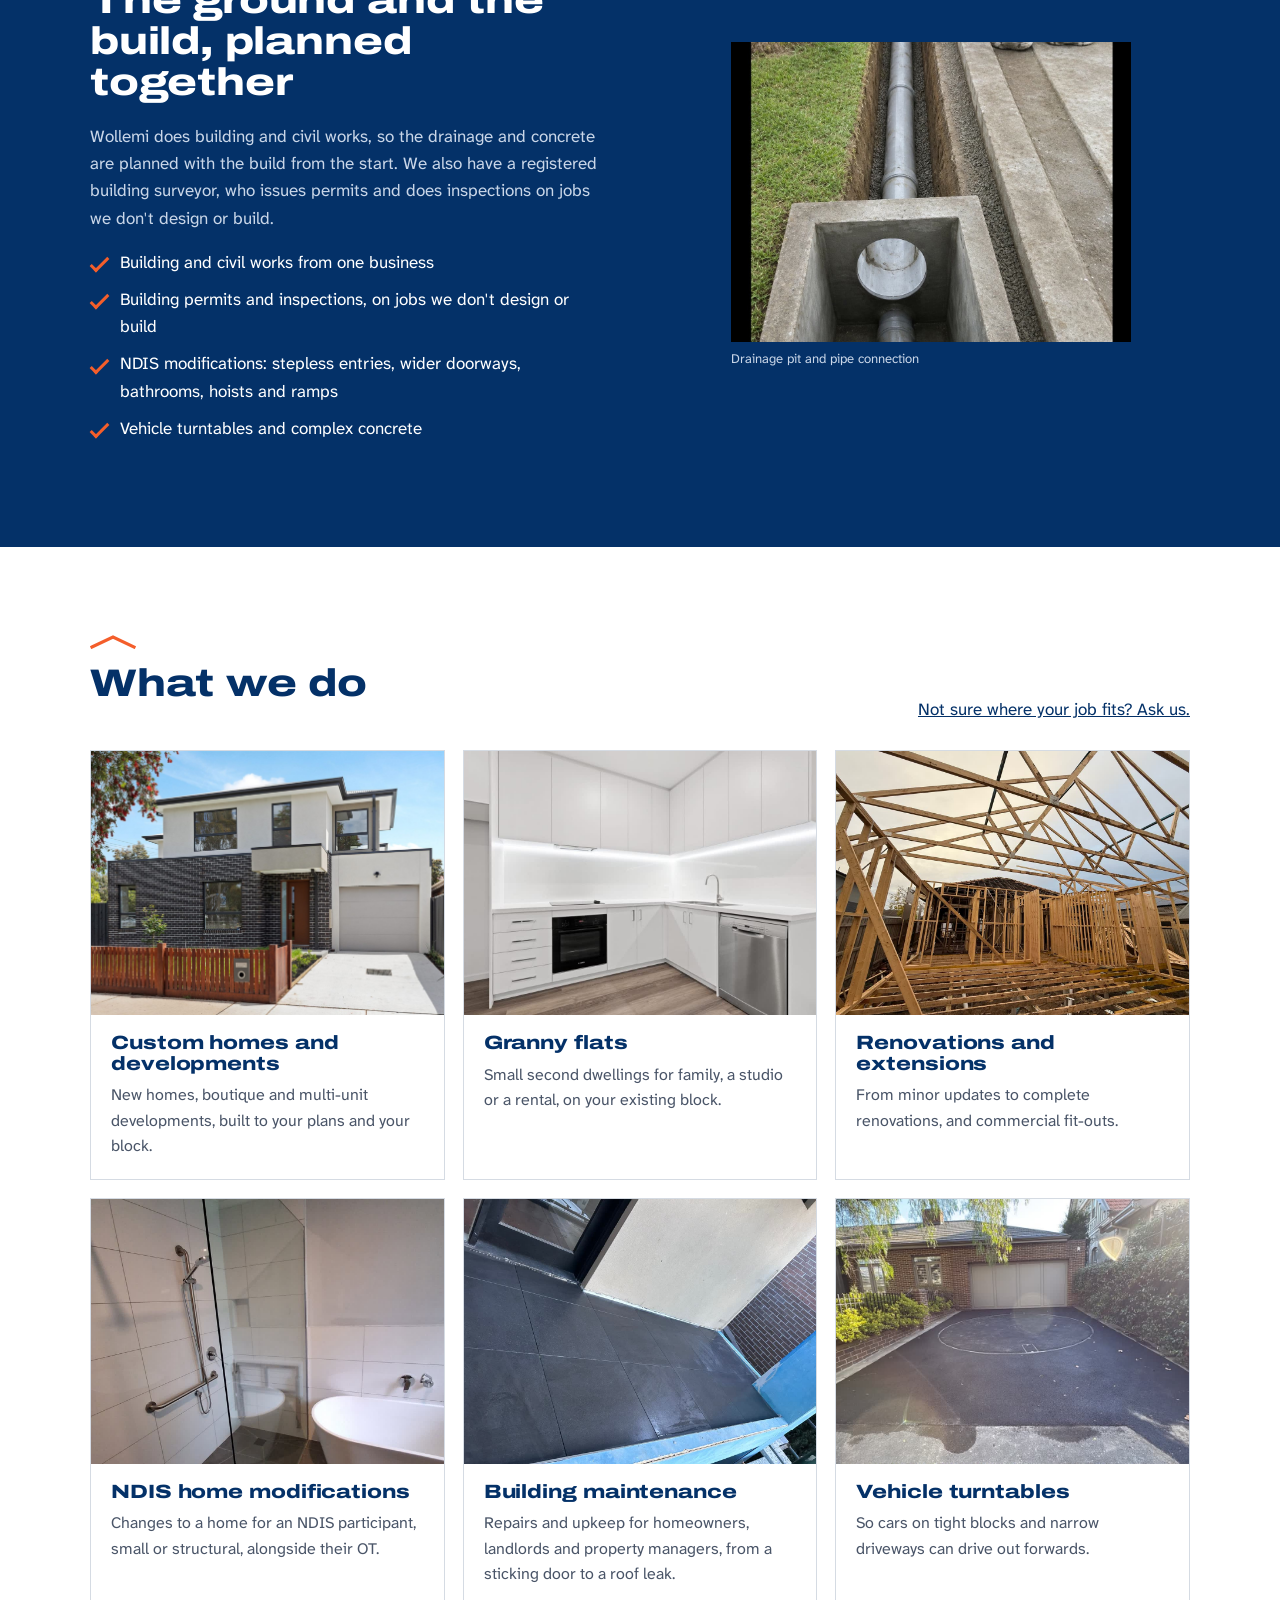
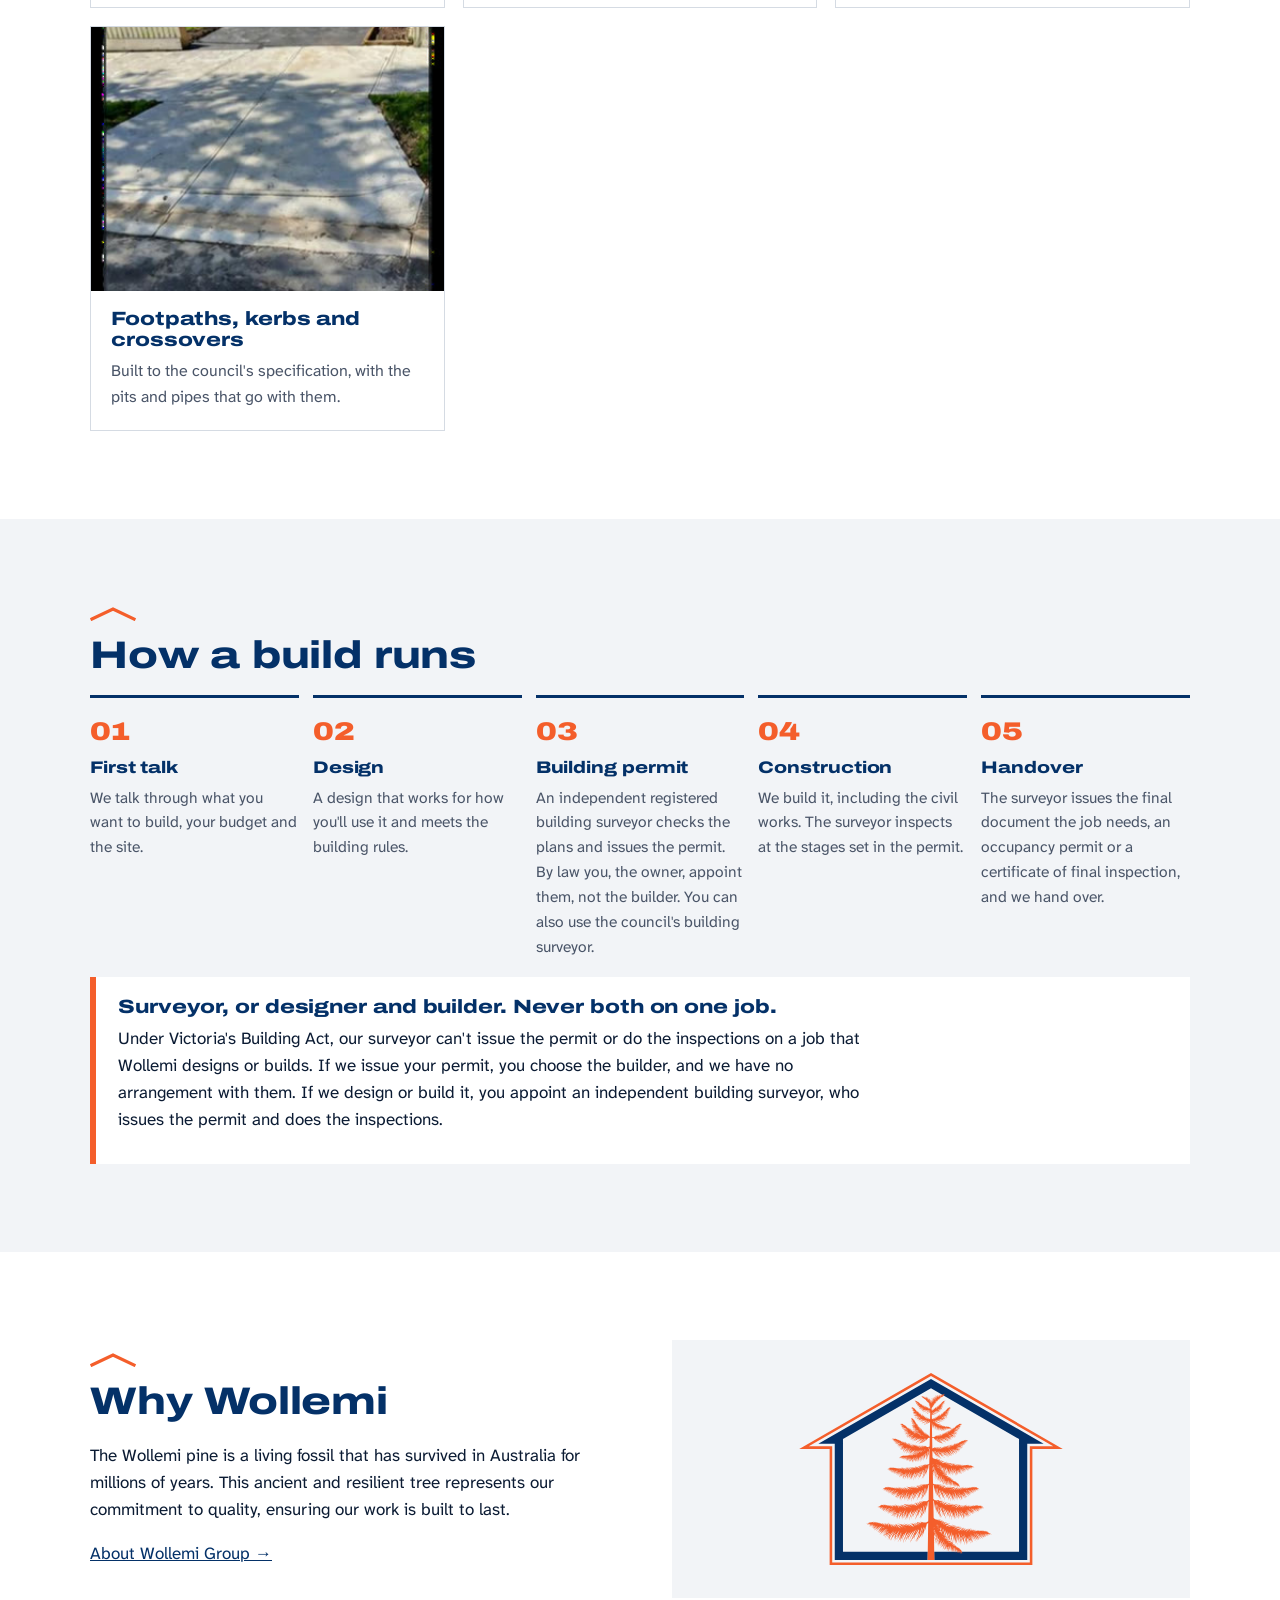
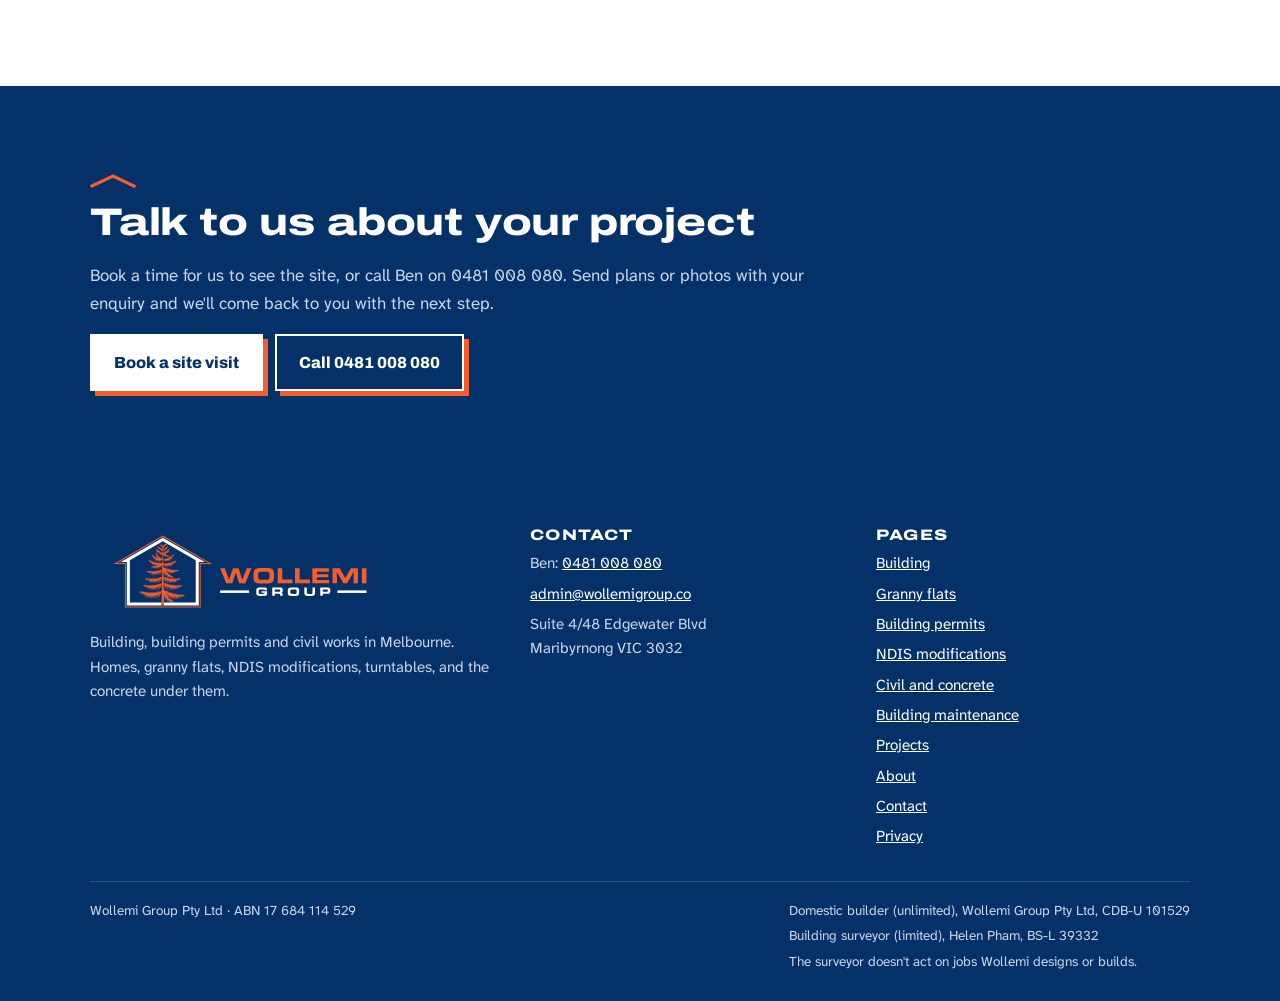
==== commit 52fbde1d: "Put the registration details back on, as Helen asked on 4 Nov Footer, Building permits page and Abou" ====
--- a/public/index.html
+++ b/public/index.html
@@ -145,6 +145,7 @@
     </div>
     <div class="base">
       <span>Wollemi Group Pty Ltd · ABN 17 684 114 529</span>
+      <span class="regs"><span>Domestic builder (unlimited), Wollemi Group Pty Ltd, CDB-U 101529</span><span>Building surveyor (limited), Helen Pham, BS-L 39332</span><span>The surveyor doesn't act on jobs Wollemi designs or builds.</span></span>
     </div>
   </div>
 </footer>
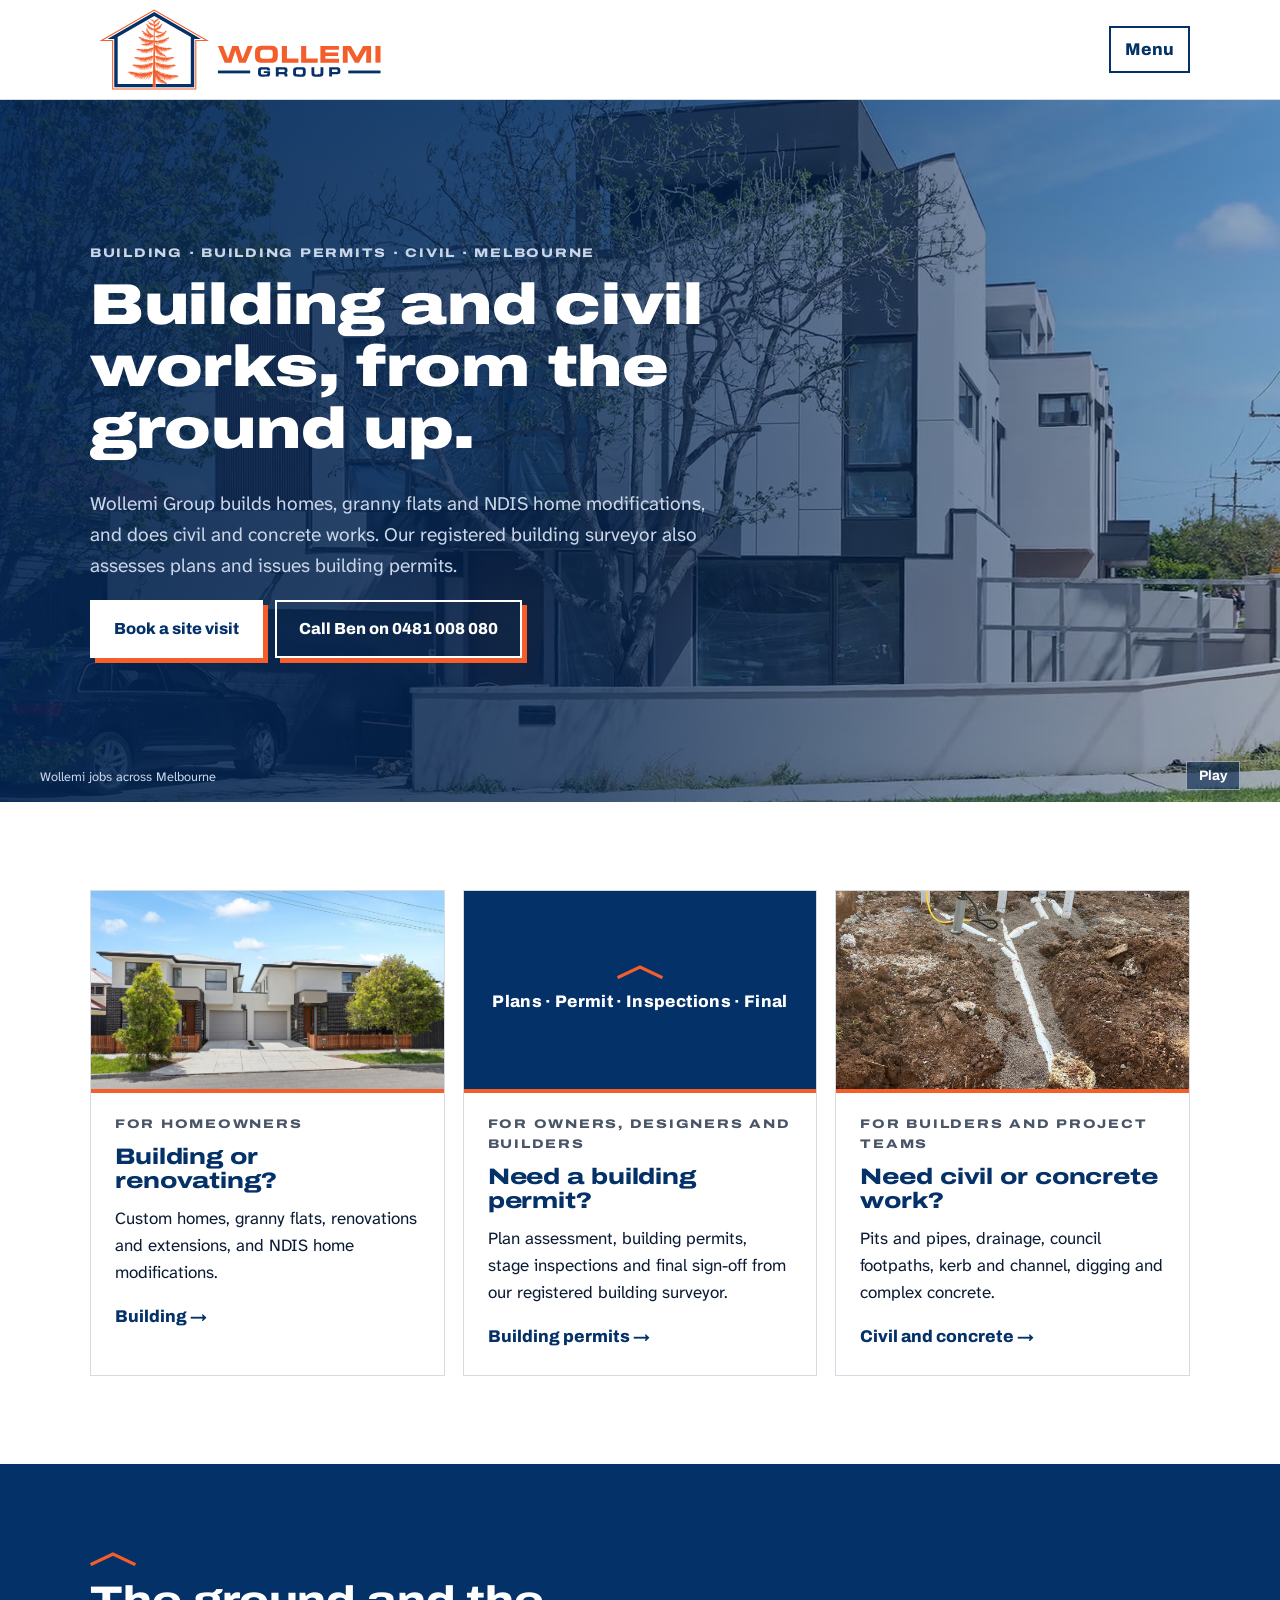
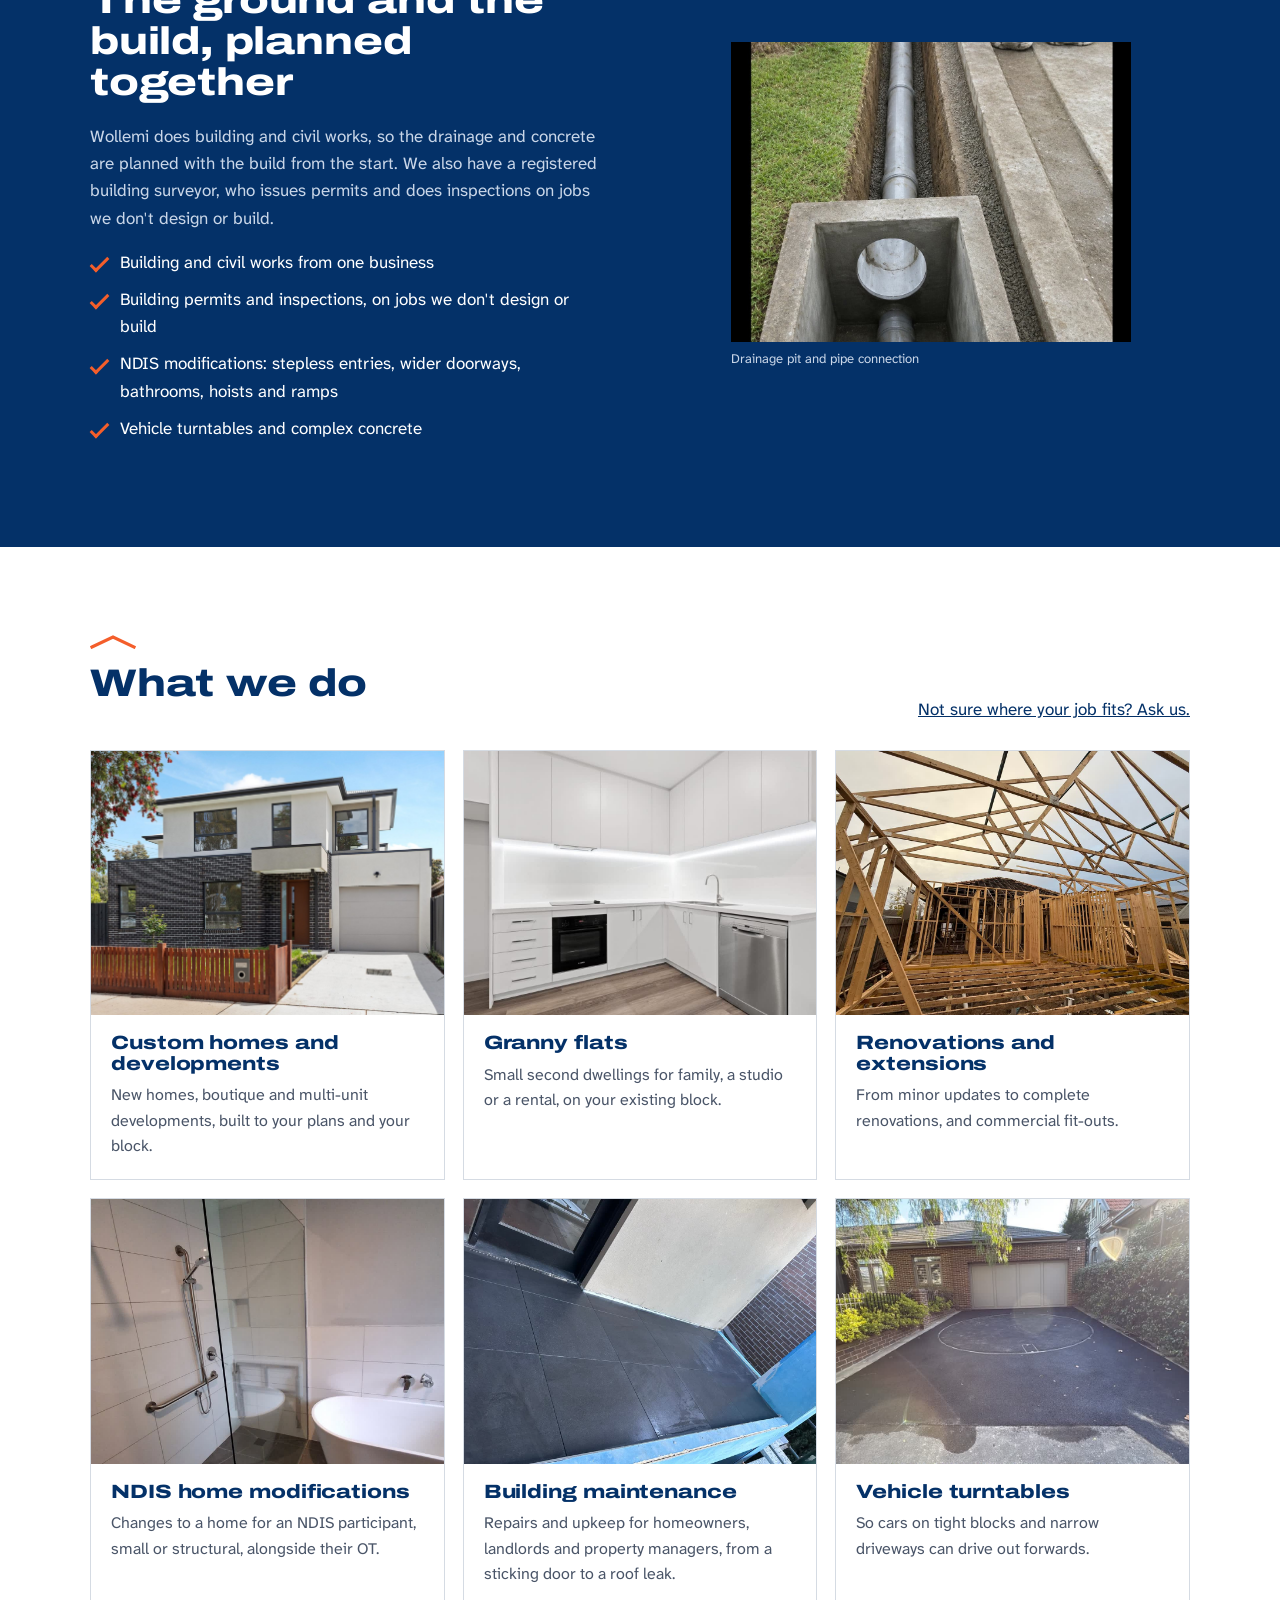
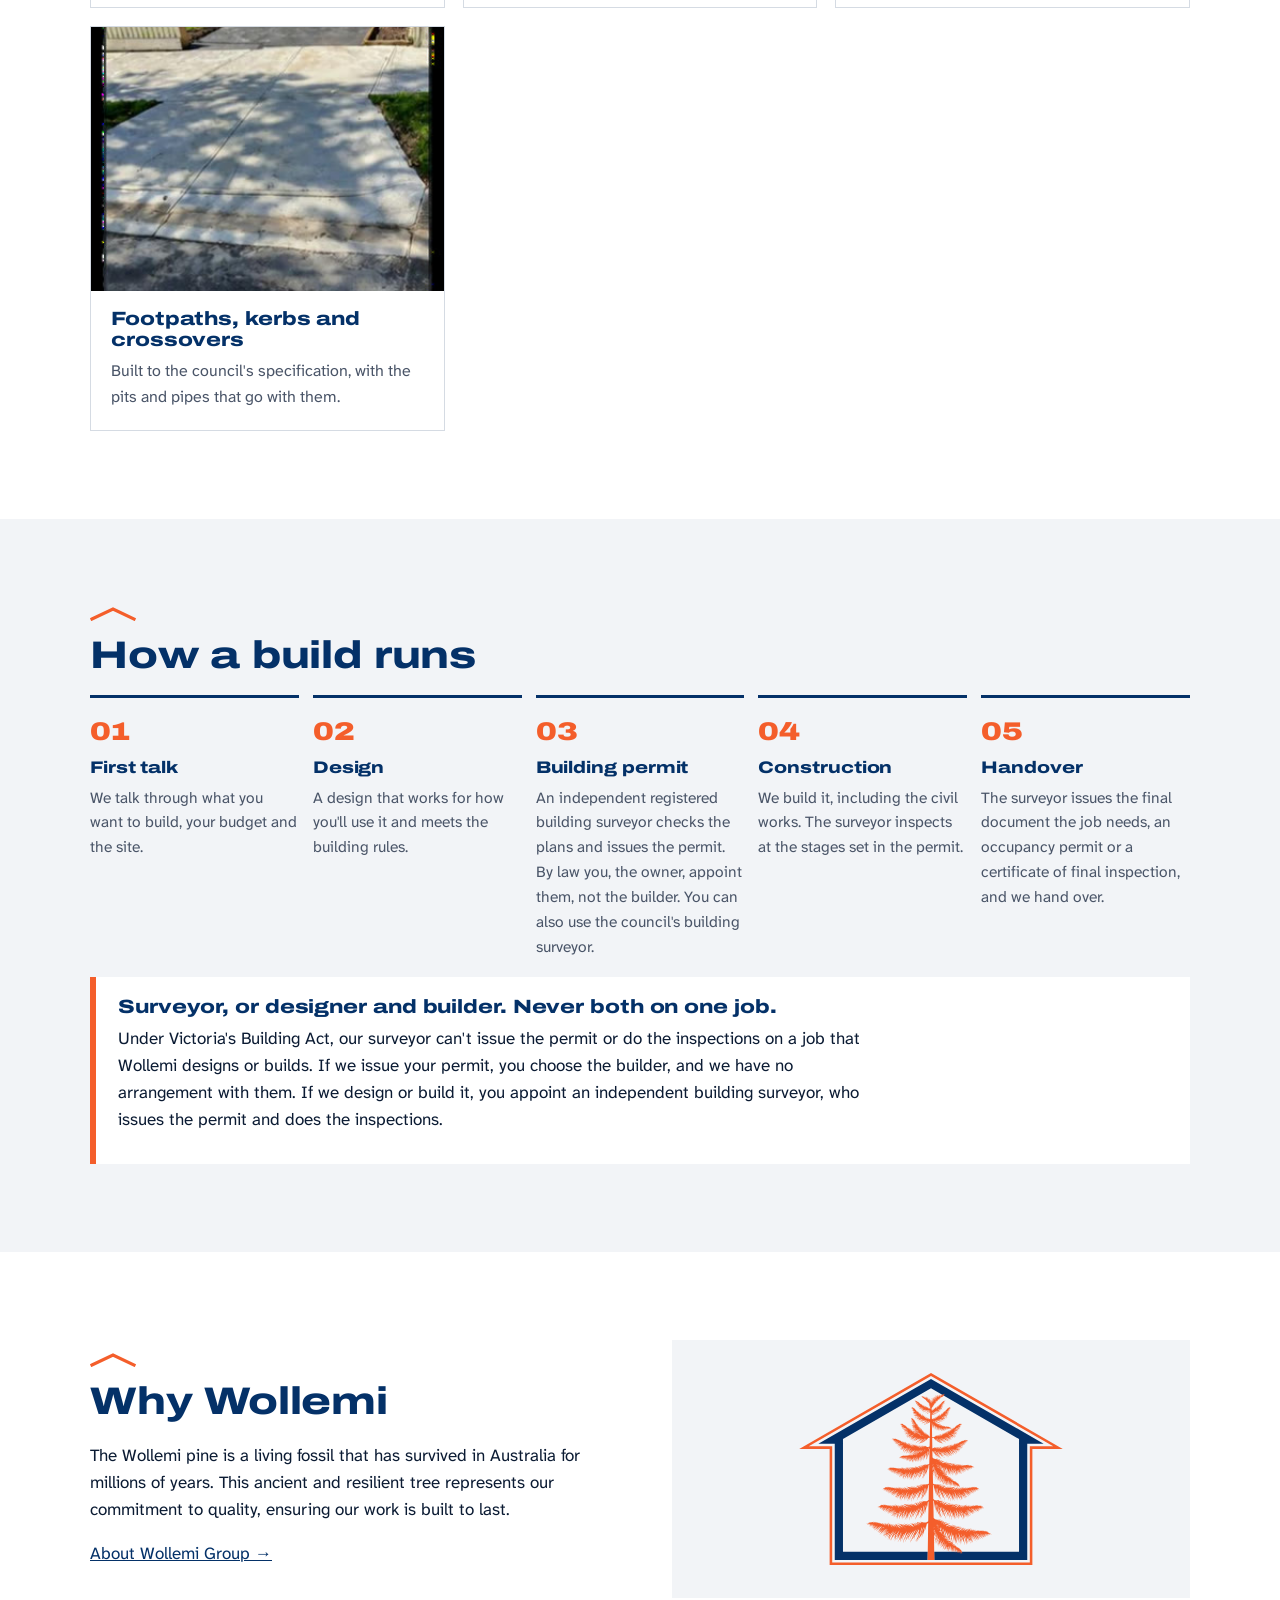
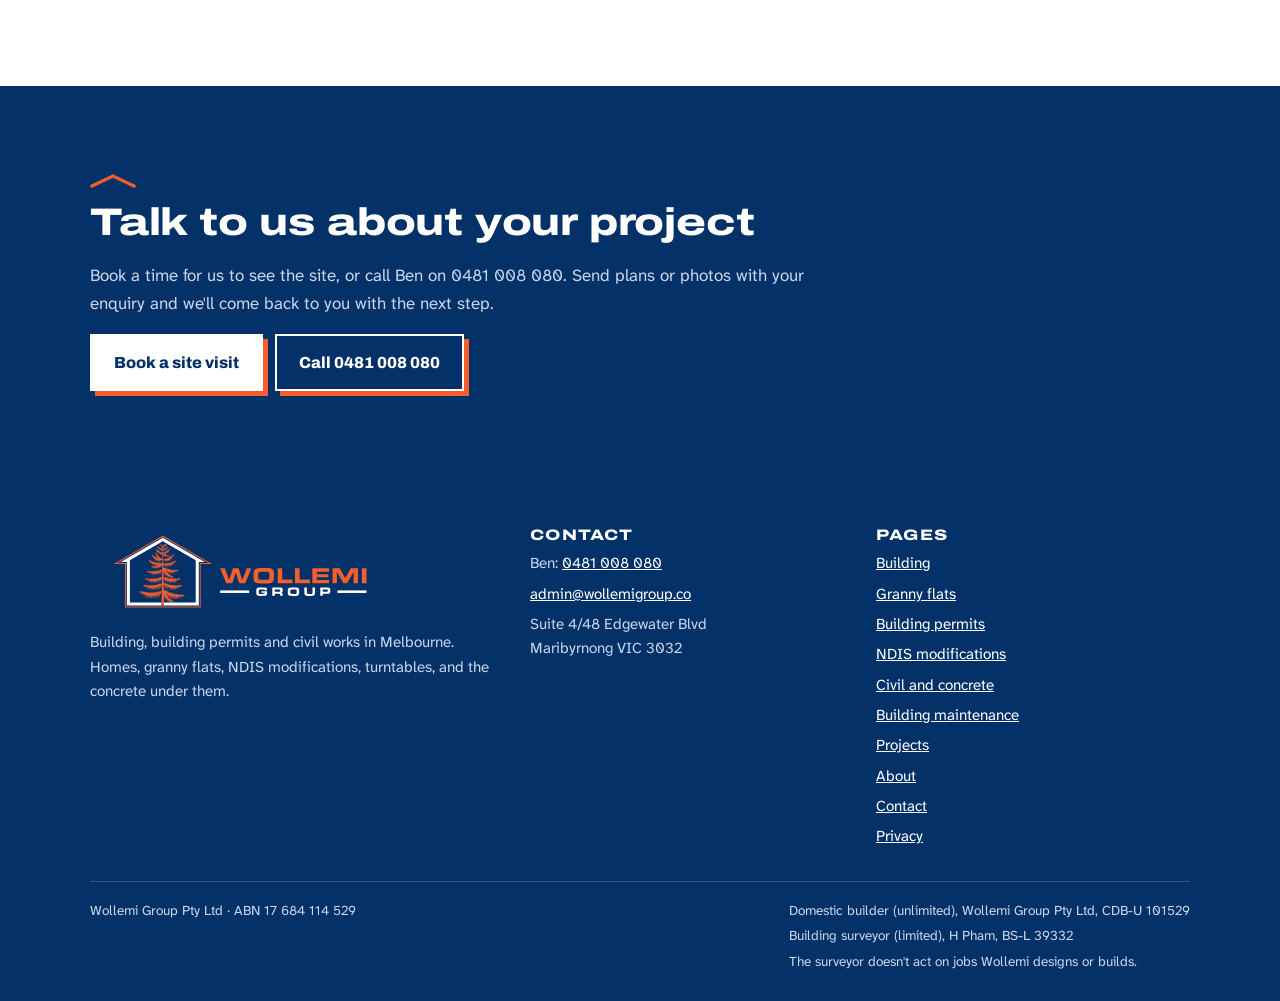
==== commit 34d83753: "Licence line: H Pham instead of Helen Pham, as asked on the 7 Nov call Co-Authored-By: Claude Opus 5" ====
--- a/public/index.html
+++ b/public/index.html
@@ -145,7 +145,7 @@
     </div>
     <div class="base">
       <span>Wollemi Group Pty Ltd · ABN 17 684 114 529</span>
-      <span class="regs"><span>Domestic builder (unlimited), Wollemi Group Pty Ltd, CDB-U 101529</span><span>Building surveyor (limited), Helen Pham, BS-L 39332</span><span>The surveyor doesn't act on jobs Wollemi designs or builds.</span></span>
+      <span class="regs"><span>Domestic builder (unlimited), Wollemi Group Pty Ltd, CDB-U 101529</span><span>Building surveyor (limited), H Pham, BS-L 39332</span><span>The surveyor doesn't act on jobs Wollemi designs or builds.</span></span>
     </div>
   </div>
 </footer>
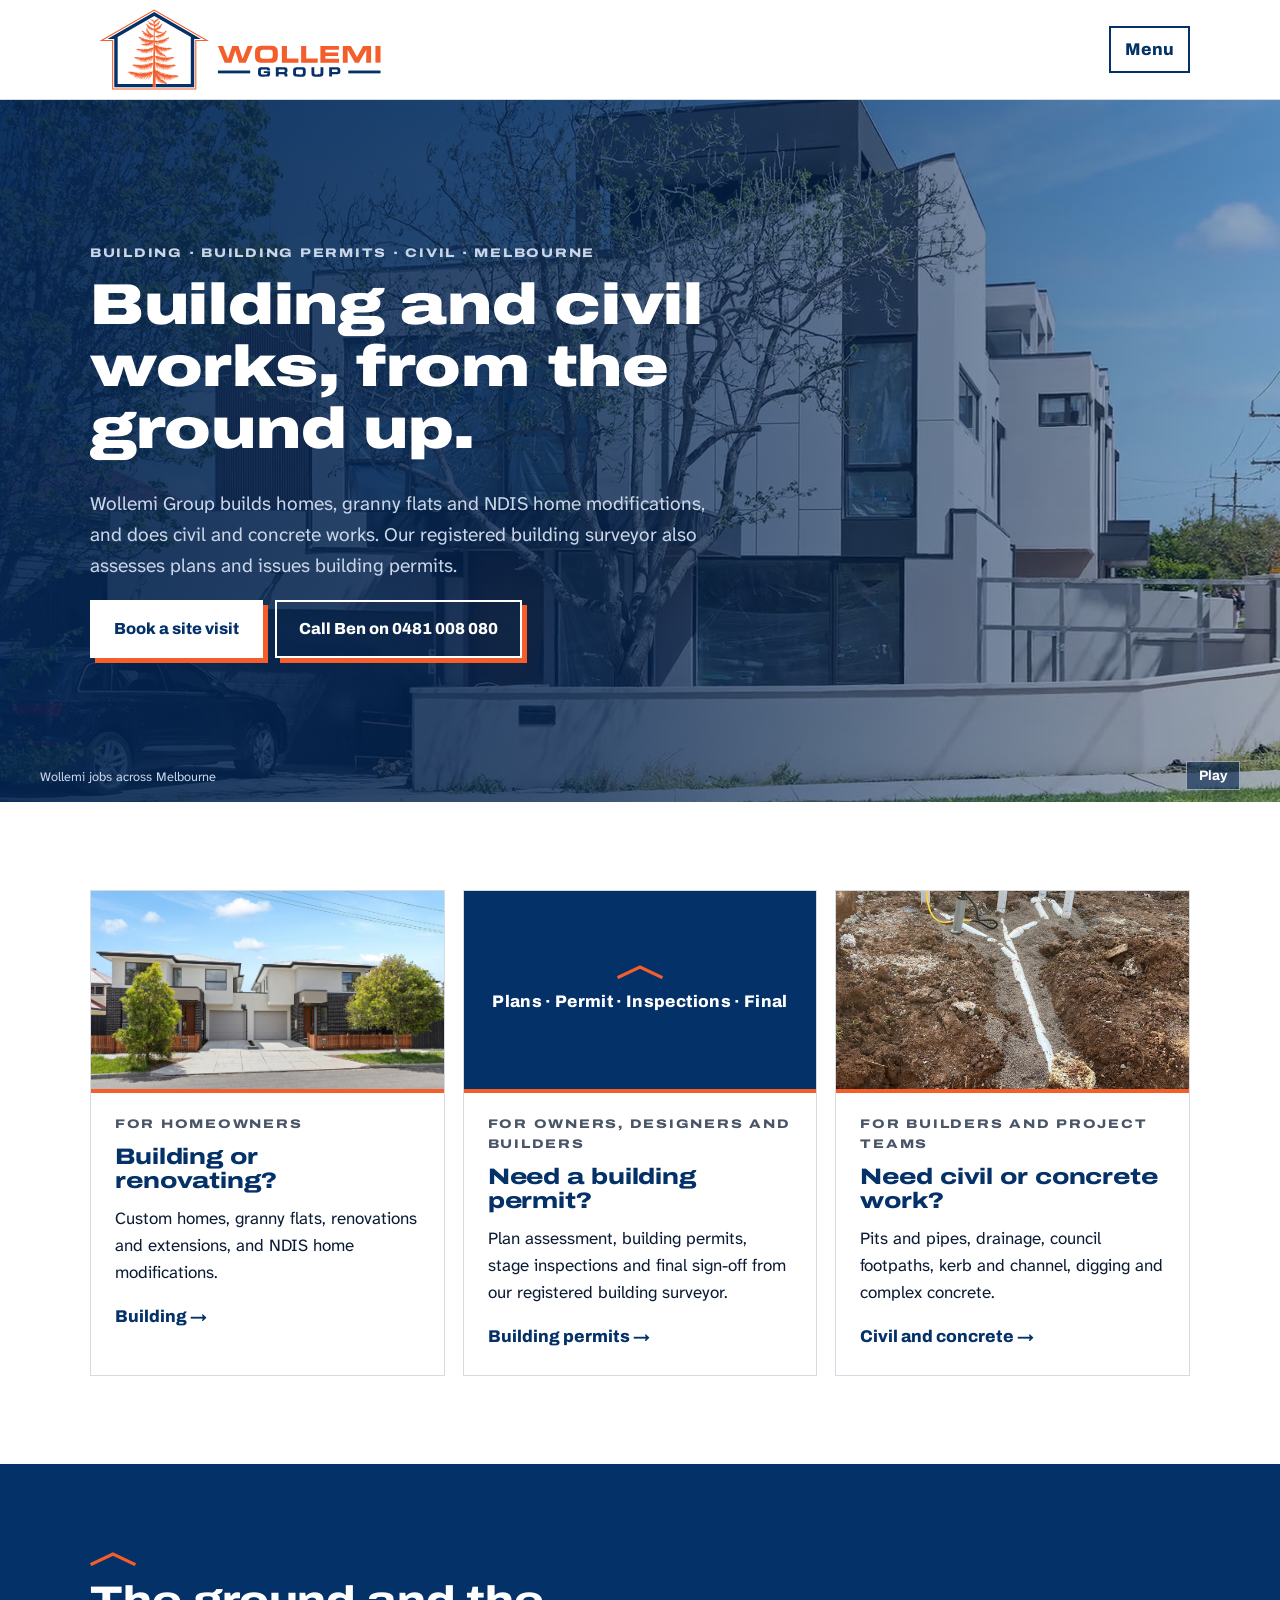
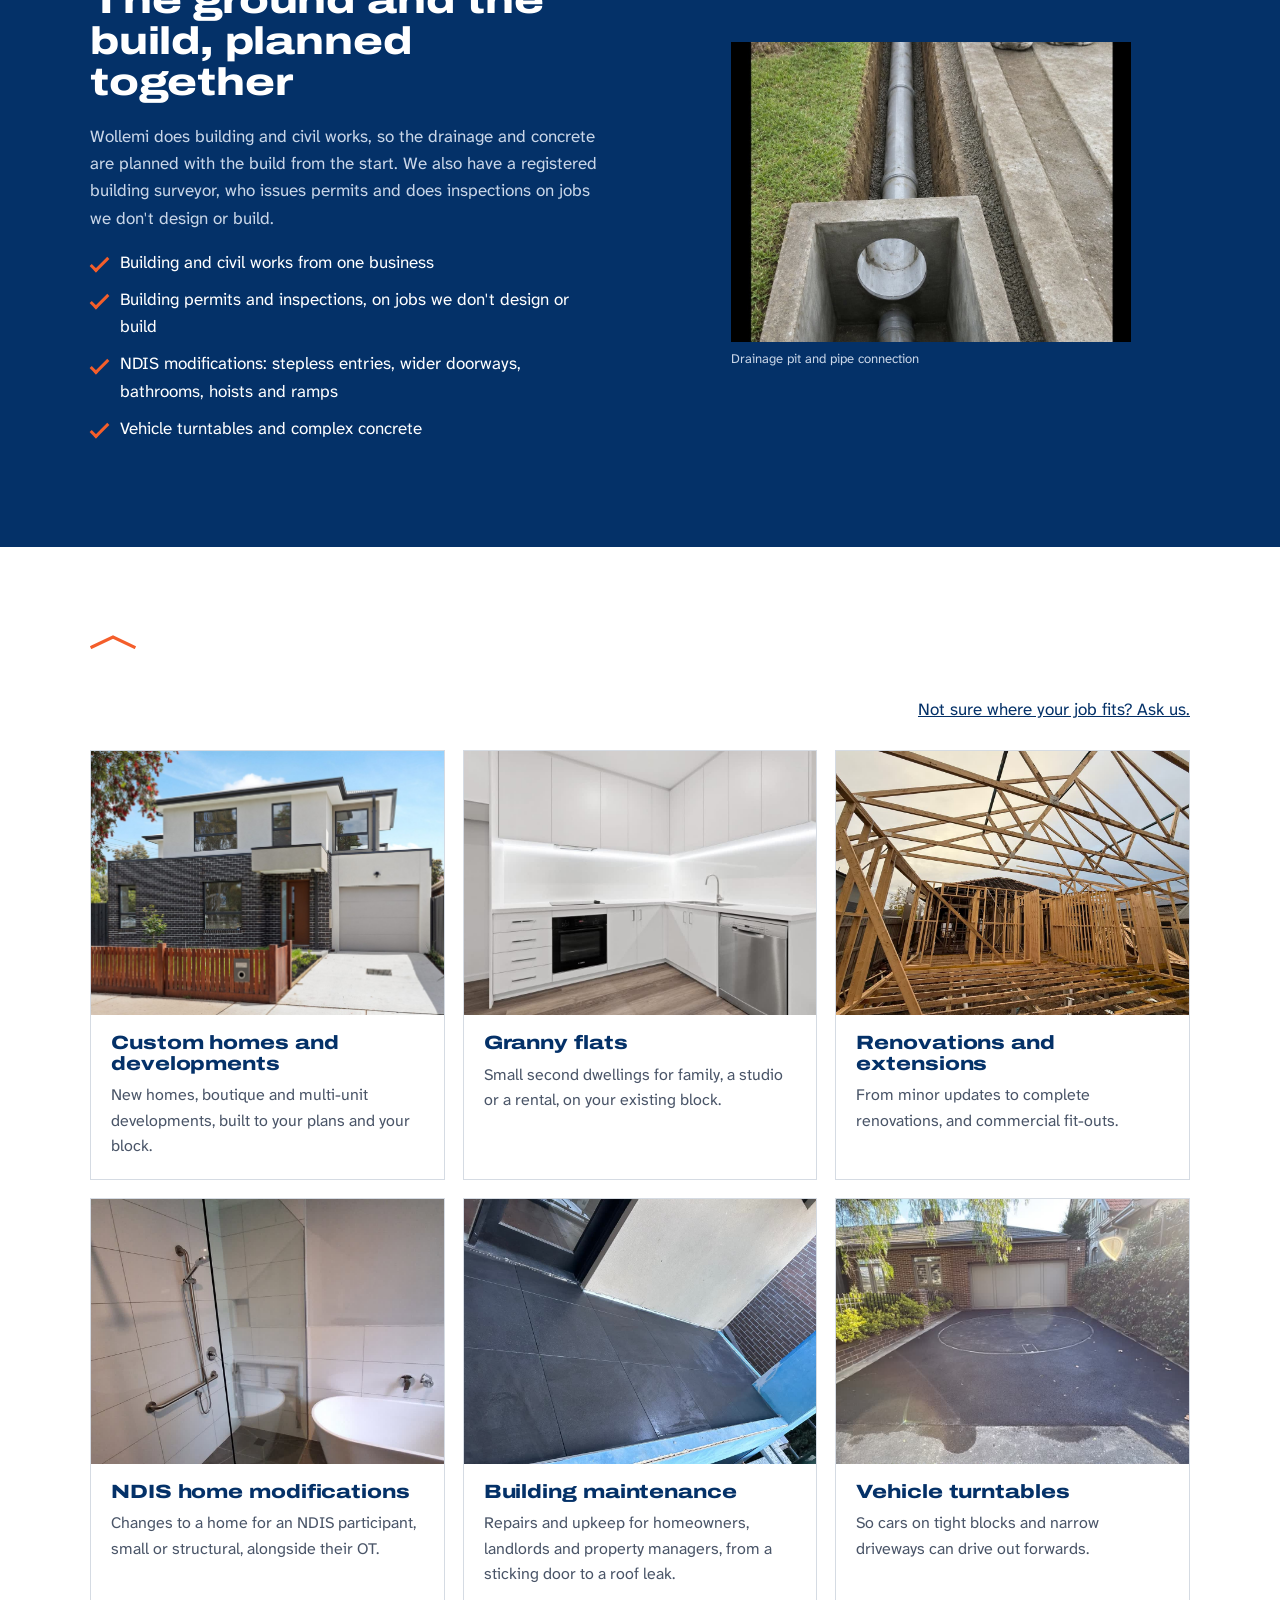
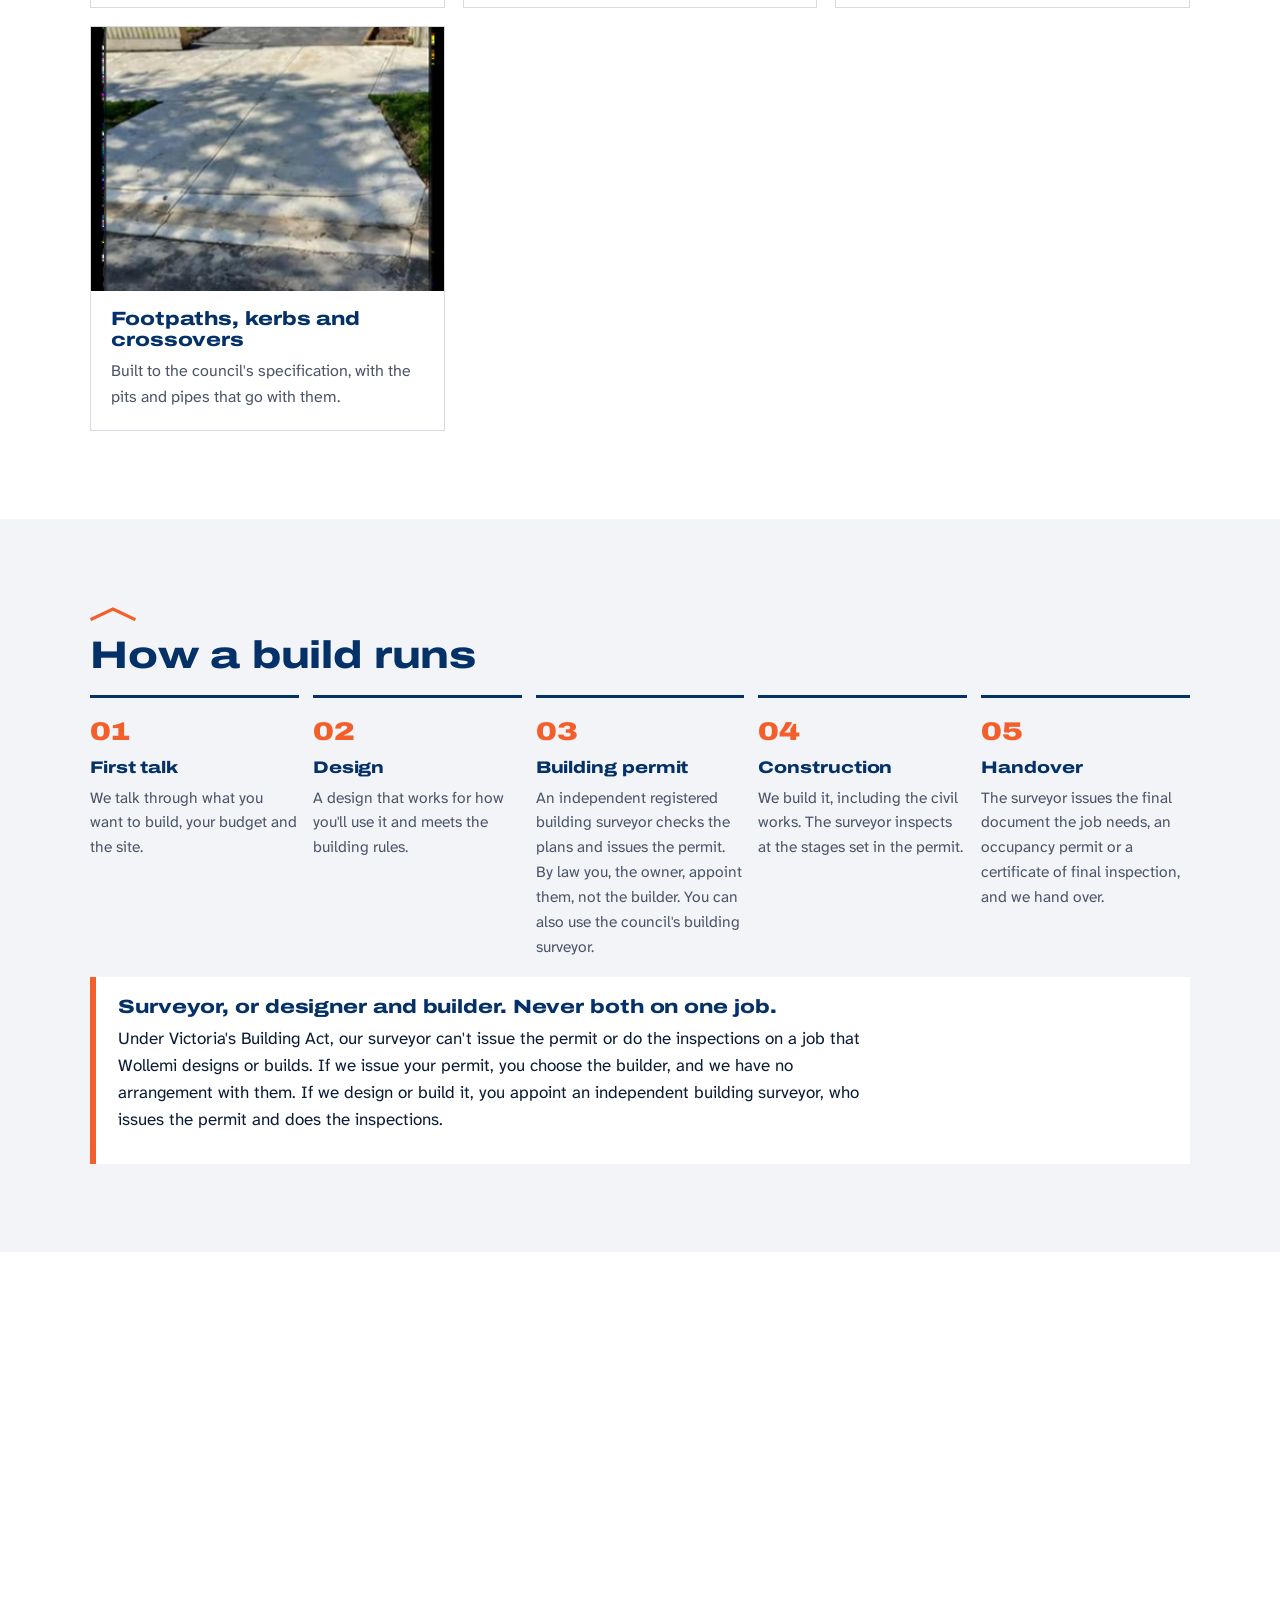
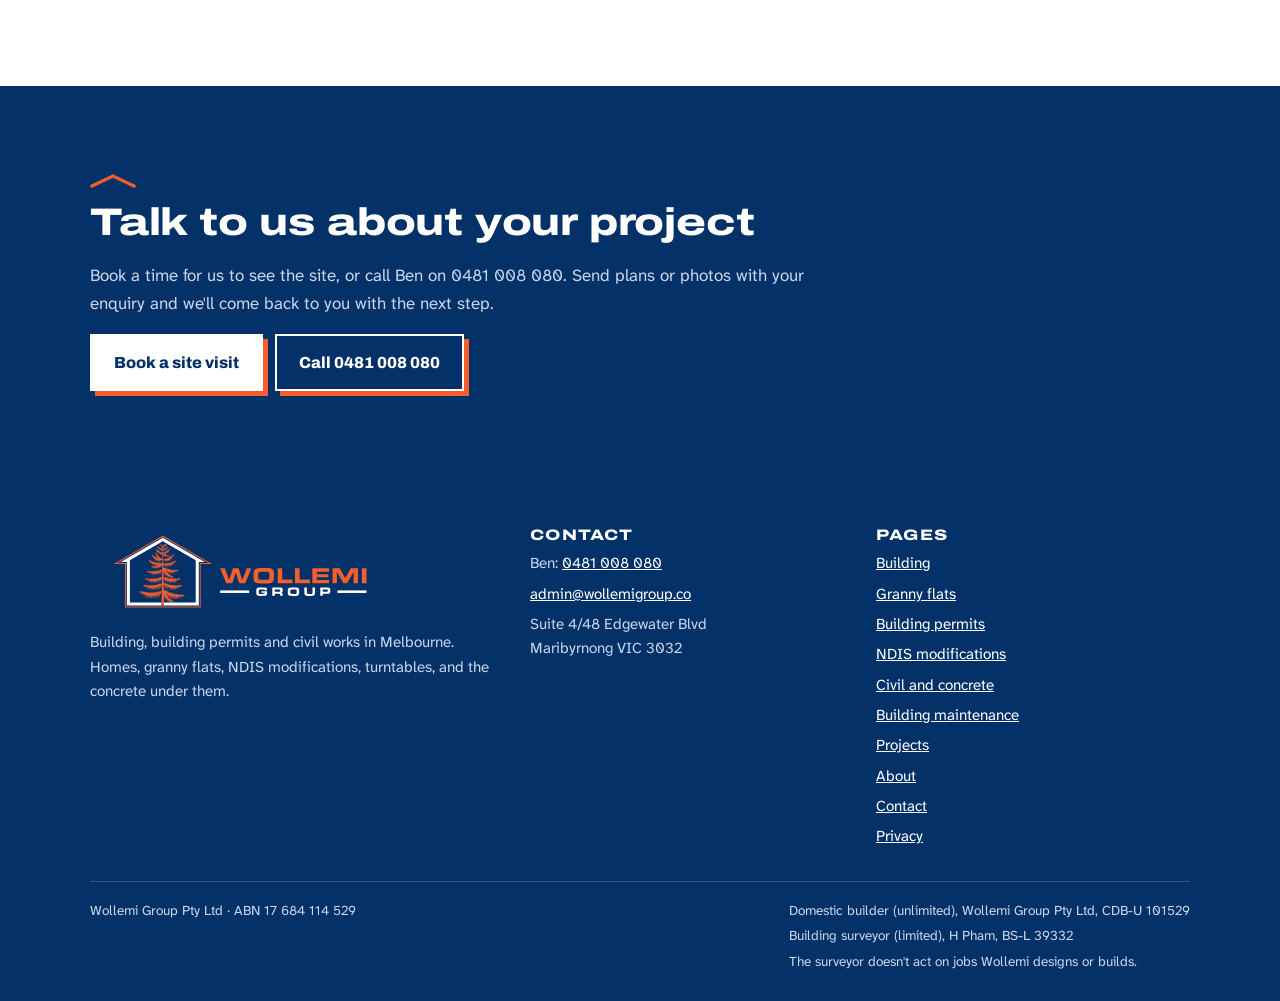
==== commit f505c747: "Go live: let search engines index the site (Helen and Ben said yes on the 7 Nov call) Co-Authored-By" ====
--- a/public/index.html
+++ b/public/index.html
@@ -5,7 +5,6 @@
 <meta name="viewport" content="width=device-width, initial-scale=1">
 <title>Wollemi Group | Builders, building permits and civil works, Melbourne</title>
 <meta name="description" content="Wollemi Group builds homes, granny flats and NDIS home modifications, and does civil and concrete works including vehicle turntables. Building permits from our registered building surveyor. Maribyrnong, Melbourne.">
-<meta name="robots" content="noindex">
 <link rel="icon" href="assets/logo/favicon-32.png" sizes="32x32">
 <link rel="icon" href="assets/logo/favicon-16.png" sizes="16x16">
 <link rel="apple-touch-icon" href="assets/logo/apple-touch-icon.png">
